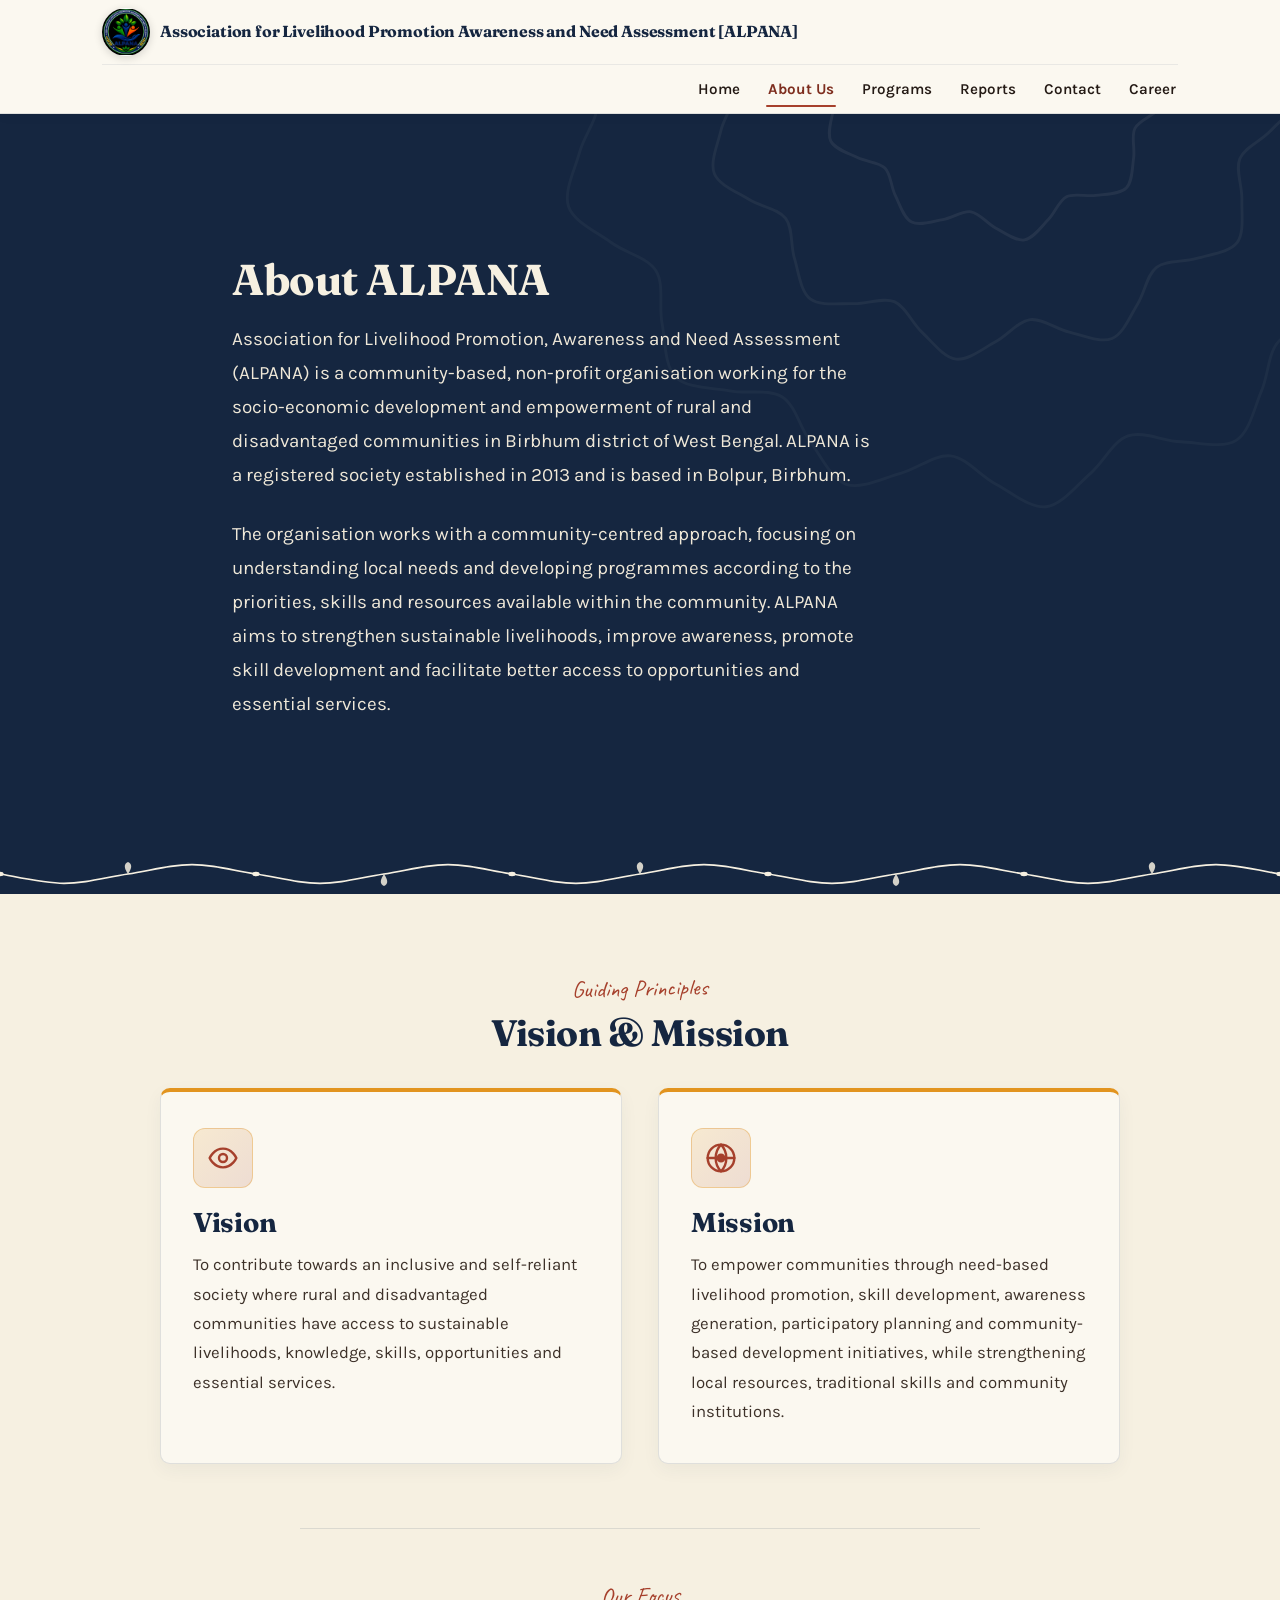
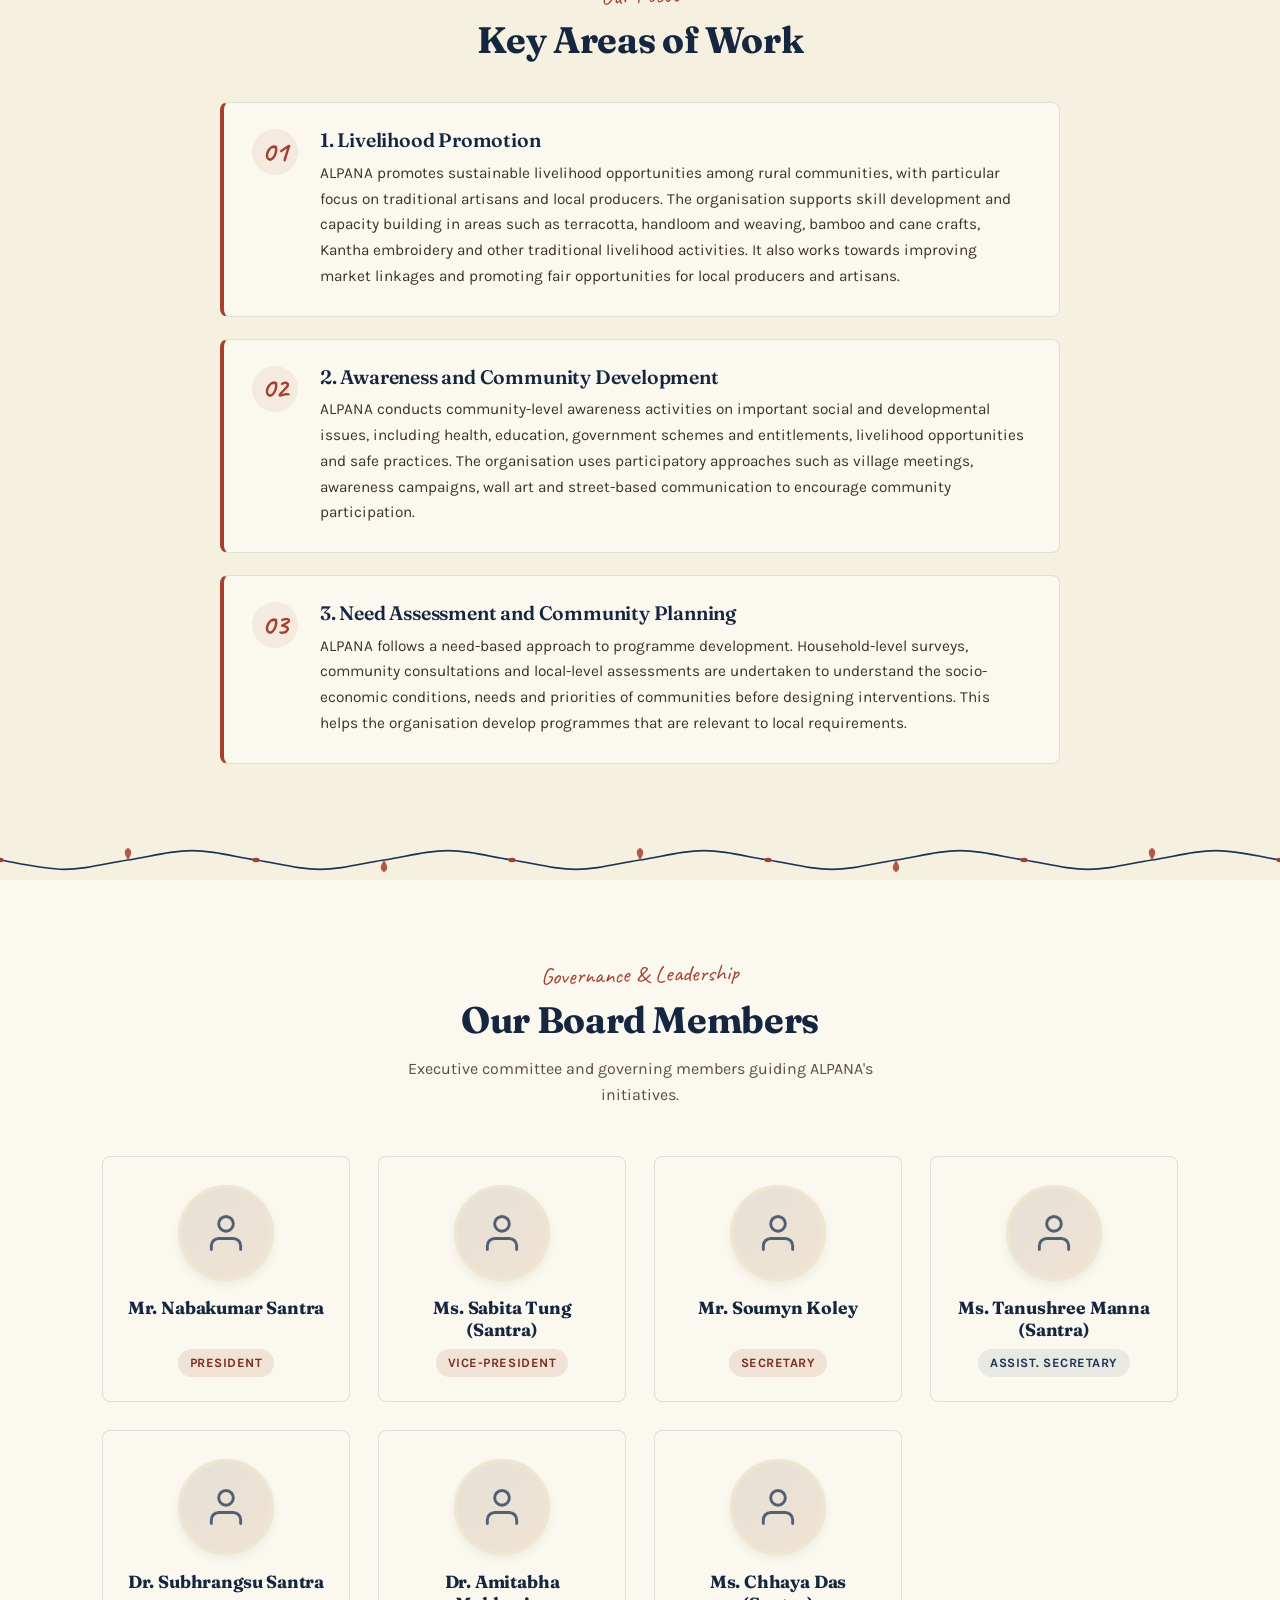
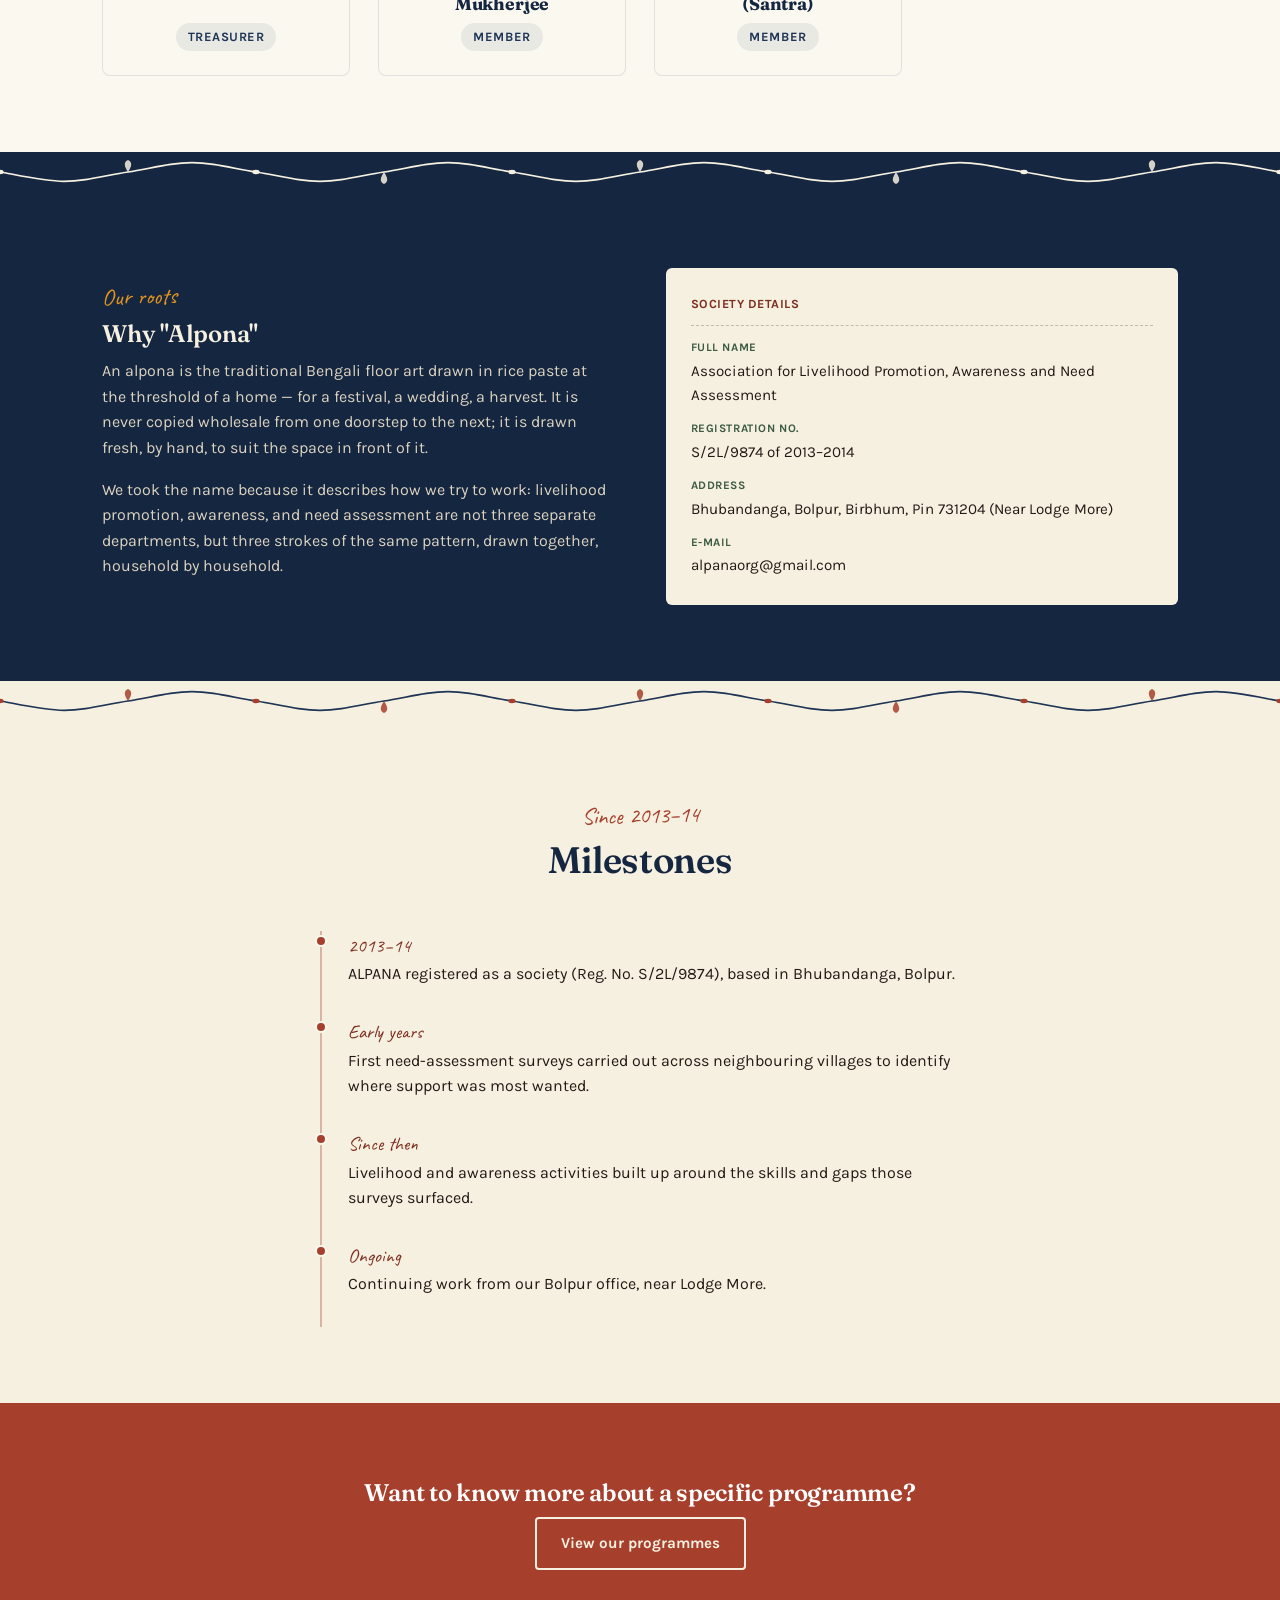
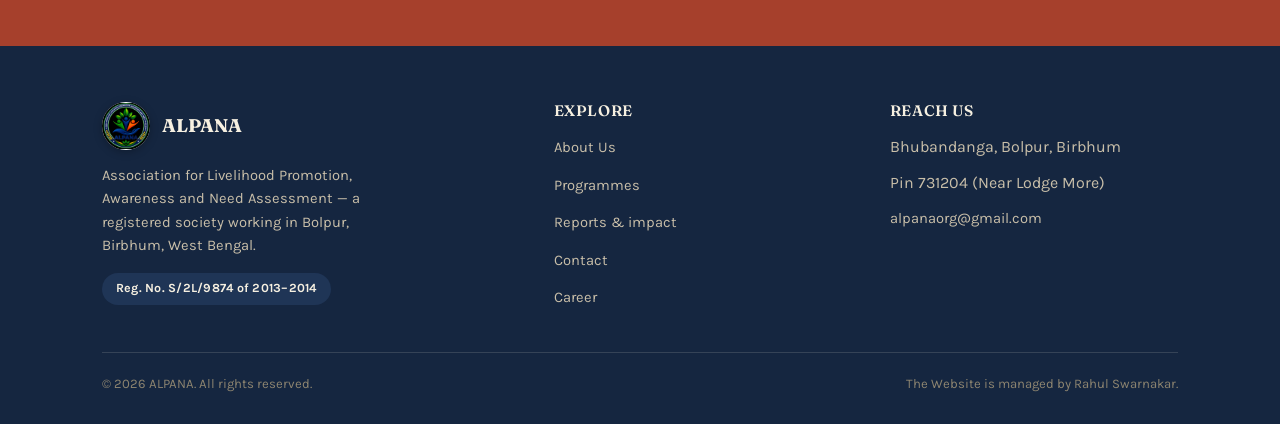
==== about.html @ 6060915f "Update footer credit text to 'The Website is managed by Rahul Swarnakar.' across all pages" ====
<!DOCTYPE html>
<html lang="en">
<head>
<meta charset="UTF-8">
<meta name="viewport" content="width=device-width, initial-scale=1.0">
<title>About ALPANA — Association for Livelihood Promotion, Awareness and Need Assessment</title>
<meta name="description" content="ALPANA is a registered society (S/2L/9874 of 2013-2014) based in Bolpur, Birbhum, working on livelihood, awareness and need assessment.">
<link rel="icon" href="images/alpana-logo.png?v=4">
<link rel="stylesheet" href="style.css?v=26">
</head>
<body>

<header class="site-header">
  <div class="wrap">
    <div class="header-top-row">
      <a class="brand" href="index.html">
        <img src="images/alpana-logo.png?v=4" alt="ALPANA logo">
        <span class="brand-text">
          <span class="name">Association for Livelihood Promotion Awareness and Need Assessment [ALPANA]</span>
        </span>
      </a>
      <button class="nav-toggle" aria-expanded="false" aria-controls="primary-nav">Menu ☰</button>
    </div>
    <nav class="main-nav">
      <ul id="primary-nav">
        <li><a href="index.html">Home</a></li>
        <li><a href="about.html" class="active">About Us</a></li>
        <li><a href="programs.html">Programs</a></li>
        <li><a href="reports.html">Reports</a></li>
        <li><a href="contact.html">Contact</a></li>
        <li><a href="career.html">Career</a></li>
      </ul>
    </nav>
  </div>
</header>

<section class="page-hero">
  <div class="hero-motif" style="opacity:0.12;"><img src="images/hero-motif.svg" alt=""></div>
  <div class="wrap" style="max-width:880px;">
    <h1>About ALPANA</h1>
    <p style="font-size:clamp(1.05rem, 1.55vw, 1.18rem);line-height:1.8;color:#EFE8D8;margin-bottom:1.3em;">Association for Livelihood Promotion, Awareness and Need Assessment (ALPANA) is a community-based, non-profit organisation working for the socio-economic development and empowerment of rural and disadvantaged communities in Birbhum district of West Bengal. ALPANA is a registered society established in 2013 and is based in Bolpur, Birbhum.</p>
    <p style="font-size:clamp(1.05rem, 1.55vw, 1.18rem);line-height:1.8;color:#EFE8D8;margin-bottom:0;">The organisation works with a community-centred approach, focusing on understanding local needs and developing programmes according to the priorities, skills and resources available within the community. ALPANA aims to strengthen sustainable livelihoods, improve awareness, promote skill development and facilitate better access to opportunities and essential services.</p>
  </div>
</section>
<div class="alpona-divider on-indigo"><img src="images/alpona-divider-cream.svg" alt=""></div>

<section class="section-rice">
  <div class="wrap">
    <!-- Vision & Mission -->
    <div class="kicker center" style="margin-bottom:32px;">
      <span class="eyebrow">Guiding Principles</span>
      <h2 class="mt-0" style="font-weight:700;">Vision &amp; Mission</h2>
    </div>
    
    <div class="vision-mission-grid">
      <!-- Vision Card -->
      <div class="vm-card">
        <div class="vm-icon-wrap">
          <svg viewBox="0 0 24 24" fill="none" stroke="currentColor" stroke-width="1.8" stroke-linecap="round" stroke-linejoin="round">
            <path d="M2 12s3-7 10-7 10 7 10 7-3 7-10 7-10-7-10-7Z"/>
            <circle cx="12" cy="12" r="3"/>
          </svg>
        </div>
        <h3 class="vm-title">Vision</h3>
        <p class="vm-text">To contribute towards an inclusive and self-reliant society where rural and disadvantaged communities have access to sustainable livelihoods, knowledge, skills, opportunities and essential services.</p>
      </div>

      <!-- Mission Card -->
      <div class="vm-card">
        <div class="vm-icon-wrap">
          <svg viewBox="0 0 24 24" fill="none" stroke="currentColor" stroke-width="1.8" stroke-linecap="round" stroke-linejoin="round">
            <circle cx="12" cy="12" r="10"/>
            <path d="M12 2a14.5 14.5 0 0 0 0 20 14.5 14.5 0 0 0 0-20"/>
            <path d="M2 12h20"/>
            <circle cx="12" cy="12" r="2.5" fill="currentColor"/>
          </svg>
        </div>
        <h3 class="vm-title">Mission</h3>
        <p class="vm-text">To empower communities through need-based livelihood promotion, skill development, awareness generation, participatory planning and community-based development initiatives, while strengthening local resources, traditional skills and community institutions.</p>
      </div>
    </div>

    <!-- Key Areas of Work -->
    <div class="kicker center" style="margin-top:64px;margin-bottom:28px;border-top:1px solid rgba(31,53,86,0.12);padding-top:48px;">
      <span class="eyebrow">Our Focus</span>
      <h2 class="mt-0" style="font-weight:700;">Key Areas of Work</h2>
    </div>

    <div class="key-areas">
      <div class="key-area-card">
        <div class="key-area-num">01</div>
        <div class="key-area-content">
          <h3>1. Livelihood Promotion</h3>
          <p>ALPANA promotes sustainable livelihood opportunities among rural communities, with particular focus on traditional artisans and local producers. The organisation supports skill development and capacity building in areas such as terracotta, handloom and weaving, bamboo and cane crafts, Kantha embroidery and other traditional livelihood activities. It also works towards improving market linkages and promoting fair opportunities for local producers and artisans.</p>
        </div>
      </div>

      <div class="key-area-card">
        <div class="key-area-num">02</div>
        <div class="key-area-content">
          <h3>2. Awareness and Community Development</h3>
          <p>ALPANA conducts community-level awareness activities on important social and developmental issues, including health, education, government schemes and entitlements, livelihood opportunities and safe practices. The organisation uses participatory approaches such as village meetings, awareness campaigns, wall art and street-based communication to encourage community participation.</p>
        </div>
      </div>

      <div class="key-area-card">
        <div class="key-area-num">03</div>
        <div class="key-area-content">
          <h3>3. Need Assessment and Community Planning</h3>
          <p>ALPANA follows a need-based approach to programme development. Household-level surveys, community consultations and local-level assessments are undertaken to understand the socio-economic conditions, needs and priorities of communities before designing interventions. This helps the organisation develop programmes that are relevant to local requirements.</p>
        </div>
      </div>
    </div>
  </div>
</section>
<div class="alpona-divider on-rice"><img src="images/alpona-divider-indigo.svg" alt=""></div>

<section class="section-paper" id="board-members">
  <div class="wrap">
    <div class="kicker center">
      <span class="eyebrow">Governance &amp; Leadership</span>
      <h2 class="mt-0" style="font-weight:700;">Our Board Members</h2>
      <p style="color:#5c4d41;max-width:54ch;margin:0 auto 12px;">Executive committee and governing members guiding ALPANA's initiatives.</p>
    </div>
    
    <div class="board-grid">
      <div class="board-card">
        <div class="member-avatar">
          <div class="avatar-ph">
            <svg viewBox="0 0 24 24" fill="none" stroke="currentColor" stroke-width="1.6" stroke-linecap="round" stroke-linejoin="round"><path d="M20 21v-2a4 4 0 0 0-4-4H8a4 4 0 0 0-4 4v2"/><circle cx="12" cy="7" r="4"/></svg>
          </div>
        </div>
        <h3 class="member-name">Mr. Nabakumar Santra</h3>
        <span class="member-role role-lead">President</span>
      </div>

      <div class="board-card">
        <div class="member-avatar">
          <div class="avatar-ph">
            <svg viewBox="0 0 24 24" fill="none" stroke="currentColor" stroke-width="1.6" stroke-linecap="round" stroke-linejoin="round"><path d="M20 21v-2a4 4 0 0 0-4-4H8a4 4 0 0 0-4 4v2"/><circle cx="12" cy="7" r="4"/></svg>
          </div>
        </div>
        <h3 class="member-name">Ms. Sabita Tung (Santra)</h3>
        <span class="member-role role-lead">Vice-President</span>
      </div>

      <div class="board-card">
        <div class="member-avatar">
          <div class="avatar-ph">
            <svg viewBox="0 0 24 24" fill="none" stroke="currentColor" stroke-width="1.6" stroke-linecap="round" stroke-linejoin="round"><path d="M20 21v-2a4 4 0 0 0-4-4H8a4 4 0 0 0-4 4v2"/><circle cx="12" cy="7" r="4"/></svg>
          </div>
        </div>
        <h3 class="member-name">Mr. Soumyn Koley</h3>
        <span class="member-role role-lead">Secretary</span>
      </div>

      <div class="board-card">
        <div class="member-avatar">
          <div class="avatar-ph">
            <svg viewBox="0 0 24 24" fill="none" stroke="currentColor" stroke-width="1.6" stroke-linecap="round" stroke-linejoin="round"><path d="M20 21v-2a4 4 0 0 0-4-4H8a4 4 0 0 0-4 4v2"/><circle cx="12" cy="7" r="4"/></svg>
          </div>
        </div>
        <h3 class="member-name">Ms. Tanushree Manna (Santra)</h3>
        <span class="member-role">Assist. Secretary</span>
      </div>

      <div class="board-card">
        <div class="member-avatar">
          <div class="avatar-ph">
            <svg viewBox="0 0 24 24" fill="none" stroke="currentColor" stroke-width="1.6" stroke-linecap="round" stroke-linejoin="round"><path d="M20 21v-2a4 4 0 0 0-4-4H8a4 4 0 0 0-4 4v2"/><circle cx="12" cy="7" r="4"/></svg>
          </div>
        </div>
        <h3 class="member-name">Dr. Subhrangsu Santra</h3>
        <span class="member-role">Treasurer</span>
      </div>

      <div class="board-card">
        <div class="member-avatar">
          <div class="avatar-ph">
            <svg viewBox="0 0 24 24" fill="none" stroke="currentColor" stroke-width="1.6" stroke-linecap="round" stroke-linejoin="round"><path d="M20 21v-2a4 4 0 0 0-4-4H8a4 4 0 0 0-4 4v2"/><circle cx="12" cy="7" r="4"/></svg>
          </div>
        </div>
        <h3 class="member-name">Dr. Amitabha Mukherjee</h3>
        <span class="member-role">Member</span>
      </div>

      <div class="board-card">
        <div class="member-avatar">
          <div class="avatar-ph">
            <svg viewBox="0 0 24 24" fill="none" stroke="currentColor" stroke-width="1.6" stroke-linecap="round" stroke-linejoin="round"><path d="M20 21v-2a4 4 0 0 0-4-4H8a4 4 0 0 0-4 4v2"/><circle cx="12" cy="7" r="4"/></svg>
          </div>
        </div>
        <h3 class="member-name">Ms. Chhaya Das (Santra)</h3>
        <span class="member-role">Member</span>
      </div>
    </div>
  </div>
</section>
<div class="alpona-divider on-indigo"><img src="images/alpona-divider-cream.svg" alt=""></div>

<section class="section-indigo">
  <div class="wrap">
    <div class="two-col">
      <div>
        <span class="eyebrow" style="color:#E2941F;">Our roots</span>
        <h2>Why "Alpona"</h2>
        <p style="color:#DCD3C0;">An alpona is the traditional Bengali floor art drawn in rice paste at the threshold of a home — for a festival, a wedding, a harvest. It is never copied wholesale from one doorstep to the next; it is drawn fresh, by hand, to suit the space in front of it.</p>
        <p style="color:#DCD3C0;">We took the name because it describes how we try to work: livelihood promotion, awareness, and need assessment are not three separate departments, but three strokes of the same pattern, drawn together, household by household.</p>
      </div>
      <div class="hero-panel" style="box-shadow:none;border:1px solid rgba(255,255,255,0.15);">
        <div class="reg">Society Details</div>
        <dl>
          <dt>Full name</dt>
          <dd>Association for Livelihood Promotion, Awareness and Need Assessment</dd>
          <dt>Registration No.</dt>
          <dd>S/2L/9874 of 2013–2014</dd>
          <dt>Address</dt>
          <dd>Bhubandanga, Bolpur, Birbhum, Pin&nbsp;731204 (Near Lodge More)</dd>
          <dt>E-mail</dt>
          <dd><a href="mailto:alpanaorg@gmail.com">alpanaorg@gmail.com</a></dd>
        </dl>
      </div>
    </div>
  </div>
</section>
<div class="alpona-divider on-rice"><img src="images/alpona-divider-indigo.svg" alt=""></div>

<section class="section-rice">
  <div class="wrap">
    <div class="kicker">
      <span class="eyebrow">Since 2013–14</span>
      <h2 class="mt-0">Milestones</h2>
    </div>
    <ul class="timeline" style="max-width:640px;margin:0 auto;">
      <li><span class="yr">2013–14</span><br>ALPANA registered as a society (Reg. No. S/2L/9874), based in Bhubandanga, Bolpur.</li>
      <li><span class="yr">Early years</span><br>First need-assessment surveys carried out across neighbouring villages to identify where support was most wanted.</li>
      <li><span class="yr">Since then</span><br>Livelihood and awareness activities built up around the skills and gaps those surveys surfaced.</li>
      <li><span class="yr">Ongoing</span><br>Continuing work from our Bolpur office, near Lodge More.</li>
    </ul>
  </div>
</section>

<section class="section-clay">
  <div class="wrap center">
    <h2 class="mt-0" style="color:#fff;">Want to know more about a specific programme?</h2>
    <a href="programs.html" class="btn btn-ghost-light">View our programmes</a>
  </div>
</section>

<footer class="site-footer">
  <div class="wrap">
    <div class="footer-grid">
      <div>
        <div class="footer-brand">
          <img src="images/alpana-logo.png?v=4" alt="ALPANA logo">
          <span class="name">ALPANA</span>
        </div>
        <p style="max-width:34ch;font-size:0.92rem;">Association for Livelihood Promotion, Awareness and Need Assessment — a registered society working in Bolpur, Birbhum, West Bengal.</p>
        <span class="badge-reg">Reg. No. S/2L/9874 of 2013–2014</span>
      </div>
      <div>
        <h4>Explore</h4>
        <ul class="footer-links">
          <li><a href="about.html">About Us</a></li>
          <li><a href="programs.html">Programmes</a></li>
          <li><a href="reports.html">Reports &amp; impact</a></li>
          <li><a href="contact.html">Contact</a></li>
          <li><a href="career.html">Career</a></li>
        </ul>
      </div>
      <div>
        <h4>Reach us</h4>
        <ul class="footer-links">
          <li>Bhubandanga, Bolpur, Birbhum</li>
          <li>Pin&nbsp;731204 (Near Lodge More)</li>
          <li><a href="mailto:alpanaorg@gmail.com">alpanaorg@gmail.com</a></li>
        </ul>
      </div>
    </div>
    <div class="footer-bottom">
      <span>© <span id="year"></span> ALPANA. All rights reserved.</span>
      <span>The Website is managed by Rahul Swarnakar.</span>
    </div>
  </div>
</footer>

<script>
  document.getElementById('year').textContent = new Date().getFullYear();
  const toggle = document.querySelector('.nav-toggle');
  const nav = document.getElementById('primary-nav');
  if(toggle && nav){
    toggle.addEventListener('click', (e) => {
      e.stopPropagation();
      const open = nav.classList.toggle('open');
      toggle.setAttribute('aria-expanded', open);
      toggle.textContent = open ? 'Close ✕' : 'Menu ☰';
    });
    document.addEventListener('click', (e) => {
      if(!nav.contains(e.target) && !toggle.contains(e.target) && nav.classList.contains('open')){
        nav.classList.remove('open');
        toggle.setAttribute('aria-expanded', 'false');
        toggle.textContent = 'Menu ☰';
      }
    });
    document.addEventListener('keydown', (e) => {
      if(e.key === 'Escape' && nav.classList.contains('open')){
        nav.classList.remove('open');
        toggle.setAttribute('aria-expanded', 'false');
        toggle.textContent = 'Menu ☰';
      }
    });
  }
</script>
</body>
</html>
---- style.css ----
/* ===========================================================
   ALPANA — Association for Livelihood Promotion,
   Awareness and Need Assessment
   Design tokens drawn from Birbhum's own materials:
   laterite red soil, indigo Kantha thread, rice-paste alpona
   linework, marigold, and sal-leaf green.
   Fully Responsive for Mobile, Tablet, Laptop & Desktop.
   =========================================================== */

@import url('https://fonts.googleapis.com/css2?family=Fraunces:opsz,wght@9..144,400;9..144,500;9..144,600;9..144,700&family=Karla:wght@400;500;600;700&family=Caveat:wght@500;600&display=swap');

:root{
  --clay:        #A6402C;
  --clay-dark:   #7E2E1F;
  --indigo:      #1F3556;
  --indigo-deep: #152640;
  --rice:        #F6F0E1;
  --rice-2:      #EFE6D0;
  --marigold:    #E2941F;
  --sal:         #3C5B41;
  --ink:         #241A15;
  --paper:       #FBF8F0;

  --display: "Fraunces", ui-serif, Georgia, serif;
  --body: "Karla", ui-sans-serif, system-ui, -apple-system, BlinkMacSystemFont, "Segoe UI", Roboto, sans-serif;
  --hand: "Caveat", cursive;

  --max: 1140px;
}

*, *::before, *::after{
  box-sizing:border-box;
}

html{
  scroll-behavior:smooth;
  -webkit-text-size-adjust:100%;
}

body{
  margin:0;
  padding:0;
  font-family:var(--body);
  color:var(--ink);
  background:var(--paper);
  line-height:1.6;
  -webkit-font-smoothing:antialiased;
  -moz-osx-font-smoothing:grayscale;
  overflow-x:hidden;
  width:100%;
}

img{
  max-width:100%;
  height:auto;
  display:block;
}

a{
  color:inherit;
  text-decoration:none;
}

.wrap{
  max-width:var(--max);
  margin:0 auto;
  padding:0 clamp(16px, 3.5vw, 32px);
  width:100%;
}

/* ---------- Typography ---------- */
h1, h2, h3, h4, h5, h6{
  font-family:var(--display);
  font-weight:600;
  margin:0 0 0.4em;
  color:var(--indigo-deep);
  letter-spacing:-0.01em;
  line-height:1.2;
}

h1{ font-weight:700; }
p{ margin:0 0 1em; }

.eyebrow{
  font-family:var(--hand);
  font-size:clamp(1.2rem, 2.5vw, 1.45rem);
  color:var(--clay);
  display:inline-block;
  margin-bottom:0.2em;
  transform:rotate(-1.2deg);
}

/* ---------- Focus & Accessibility ---------- */
a:focus-visible, button:focus-visible, .btn:focus-visible, input:focus-visible, textarea:focus-visible{
  outline:3px solid var(--marigold);
  outline-offset:3px;
}

@media (prefers-reduced-motion: reduce){
  *, *::before, *::after{
    animation:none !important;
    transition:none !important;
    scroll-behavior:auto !important;
  }
}

/* ---------- Header & Navigation ---------- */
.site-header{
  position:sticky;
  top:0;
  z-index:100;
  background:rgba(251, 248, 240, 0.96);
  backdrop-filter:blur(10px);
  -webkit-backdrop-filter:blur(10px);
  border-bottom:1px solid rgba(31, 53, 86, 0.12);
  box-shadow:0 2px 12px rgba(0, 0, 0, 0.04);
  width:100%;
}

.site-header .wrap{
  display:flex;
  flex-direction:column;
  padding-top:8px;
  padding-bottom:6px;
}

.header-top-row{
  display:flex;
  align-items:center;
  justify-content:space-between;
  padding-bottom:8px;
  border-bottom:1px solid rgba(31, 53, 86, 0.08);
  gap:12px;
  width:100%;
}

.brand{
  display:flex;
  align-items:center;
  gap:10px;
  text-decoration:none;
  text-align:left;
  flex-shrink:1;
  min-width:0;
}

.brand img{
  height:48px;
  width:48px;
  border-radius:50%;
  object-fit:contain;
  background:#fff;
  flex-shrink:0;
  box-shadow:0 2px 8px rgba(0, 0, 0, 0.16);
}

.brand-text{
  display:inline-flex;
  align-items:center;
  white-space:nowrap;
  min-width:0;
}

.brand-text .name{
  font-family:var(--display);
  font-weight:700;
  font-size:clamp(0.72rem, 1.25vw, 1.12rem);
  color:var(--indigo-deep);
  white-space:nowrap;
  line-height:1.2;
  letter-spacing:-0.01em;
}

.main-nav{
  display:flex;
  align-items:center;
  justify-content:flex-end;
  padding-top:6px;
  width:100%;
}

nav.main-nav ul{
  list-style:none;
  display:flex;
  justify-content:flex-end;
  align-items:center;
  gap:24px;
  margin:0;
  padding:0;
  white-space:nowrap;
}

nav.main-nav a{
  text-decoration:none;
  font-weight:600;
  font-size:0.95rem;
  color:var(--ink);
  position:relative;
  padding:6px 2px;
  display:inline-block;
  transition:color 0.2s ease;
}

nav.main-nav a::after{
  content:"";
  position:absolute;
  left:0;
  right:100%;
  bottom:0;
  height:2.5px;
  background:var(--clay);
  transition:right 0.25s ease;
  border-radius:2px;
}

nav.main-nav a:hover, nav.main-nav a:focus{
  color:var(--clay-dark);
}

nav.main-nav a:hover::after, nav.main-nav a.active::after{
  right:0;
}

nav.main-nav a.active{
  color:var(--clay-dark);
  font-weight:700;
}

.nav-toggle{
  display:none;
  background:none;
  border:1.5px solid var(--indigo);
  border-radius:6px;
  padding:6px 12px;
  font-size:1rem;
  font-weight:700;
  cursor:pointer;
  color:var(--indigo);
  transition:background 0.2s ease, color 0.2s ease;
  min-height:40px;
  min-width:40px;
  flex-shrink:0;
}

.nav-toggle:hover, .nav-toggle:focus{
  background:var(--indigo);
  color:var(--rice);
}

/* Mobile & Tablet Header Responsive Rules */
@media (max-width: 860px){
  .site-header .wrap{
    padding-top:8px;
    padding-bottom:8px;
  }
  
  .header-top-row{
    border-bottom:none;
    padding-bottom:0;
  }
  
  .main-nav{
    padding-top:0;
  }
  
  .nav-toggle{
    display:inline-flex;
    align-items:center;
    justify-content:center;
  }
  
  nav.main-nav ul{
    position:fixed;
    inset:64px 0 auto 0;
    background:var(--paper);
    flex-direction:column;
    align-items:stretch;
    padding:20px 28px 28px;
    gap:14px;
    border-bottom:2px solid var(--clay);
    transform:translateY(-150%);
    opacity:0;
    visibility:hidden;
    transition:transform 0.3s cubic-bezier(0.16, 1, 0.3, 1), opacity 0.25s ease, visibility 0.3s;
    box-shadow:0 18px 36px rgba(0, 0, 0, 0.16);
    z-index:99;
  }
  
  nav.main-nav ul.open{
    transform:translateY(0);
    opacity:1;
    visibility:visible;
  }
  
  nav.main-nav a{
    font-size:1.1rem;
    padding:10px 0;
    border-bottom:1px solid rgba(31, 53, 86, 0.08);
    display:block;
  }
  
  nav.main-nav a::after{
    bottom:0;
  }
}

@media (max-width: 580px){
  .brand img{
    height:36px;
    width:36px;
  }
  
  .brand-text .name{
    font-size:clamp(0.55rem, 2.7vw, 0.78rem);
  }
  
  .nav-toggle{
    padding:4px 8px;
    font-size:0.88rem;
  }
}

/* ---------- Alpona Motif Dividers ---------- */
.alpona-divider{
  width:100%;
  display:block;
  margin:0;
  line-height:0;
}

.alpona-divider img, .alpona-divider svg{
  width:100%;
  height:auto;
  display:block;
  max-height:40px;
}

.alpona-divider.on-clay{ background:var(--clay); }
.alpona-divider.on-indigo{ background:var(--indigo-deep); }
.alpona-divider.on-rice{ background:var(--rice); }

/* ---------- Buttons ---------- */
.btn{
  display:inline-flex;
  align-items:center;
  justify-content:center;
  gap:8px;
  font-family:var(--body);
  font-weight:700;
  font-size:0.95rem;
  padding:12px 24px;
  border-radius:4px;
  text-decoration:none;
  border:2px solid var(--clay);
  transition:transform 0.15s ease, background 0.2s ease, color 0.2s ease, border-color 0.2s ease, box-shadow 0.2s ease;
  cursor:pointer;
  min-height:44px;
}

.btn-solid{
  background:var(--clay);
  color:var(--paper);
}

.btn-solid:hover{
  background:var(--clay-dark);
  border-color:var(--clay-dark);
  transform:translateY(-2px);
  box-shadow:0 6px 16px rgba(166, 64, 44, 0.3);
}

.btn-outline{
  background:transparent;
  color:var(--clay);
}

.btn-outline:hover{
  background:var(--clay);
  color:var(--paper);
  transform:translateY(-2px);
}

.btn-ghost-light{
  border-color:var(--rice);
  color:var(--rice);
}

.btn-ghost-light:hover{
  background:var(--rice);
  color:var(--indigo-deep);
  transform:translateY(-2px);
}

/* ---------- Hero Section & Fullscreen Slider ---------- */
.hero{
  position:relative;
  background:var(--indigo-deep);
  color:var(--rice);
  overflow:hidden;
}

.hero-slider-section{
  padding:0;
  background:var(--indigo-deep);
}

.hero-slider{
  position:relative;
  width:100%;
  height:clamp(380px, 64vh, 600px);
  overflow:hidden;
  background:#111E31;
}

.slider-track{
  display:flex;
  width:100%;
  height:100%;
  transition:transform 0.75s cubic-bezier(0.25, 1, 0.5, 1);
  will-change:transform;
}

.slide{
  flex:0 0 100%;
  width:100%;
  height:100%;
  position:relative;
  overflow:hidden;
}

.slide img{
  width:100%;
  height:100%;
  object-fit:cover;
  object-position:center;
  display:block;
  transform:scale(1.02);
  transition:transform 6s ease-out;
}

.slide.active img{
  transform:scale(1.06);
}

.slide::after{
  content:'';
  position:absolute;
  inset:0;
  background:linear-gradient(to top, rgba(17, 30, 49, 0.75) 0%, rgba(17, 30, 49, 0.08) 45%, rgba(17, 30, 49, 0.25) 100%);
  pointer-events:none;
}

.slide-caption{
  position:absolute;
  bottom:clamp(20px, 4vw, 36px);
  left:clamp(20px, 5vw, 64px);
  right:clamp(20px, 5vw, 64px);
  z-index:3;
  color:var(--rice);
  max-width:700px;
  pointer-events:none;
  transform:translateY(12px);
  opacity:0;
  transition:all 0.6s ease 0.2s;
}

.slide.active .slide-caption{
  transform:translateY(0);
  opacity:1;
}

.slide-tag{
  display:inline-block;
  font-family:var(--body);
  font-size:0.75rem;
  font-weight:700;
  text-transform:uppercase;
  letter-spacing:0.06em;
  background:var(--marigold);
  color:var(--indigo-deep);
  padding:4px 12px;
  border-radius:14px;
  margin-bottom:8px;
  box-shadow:0 2px 8px rgba(0,0,0,0.25);
}

.slide-caption p{
  font-family:var(--display);
  font-size:clamp(1.15rem, 2.2vw, 1.65rem);
  font-weight:700;
  line-height:1.25;
  color:#FAF6EE;
  margin:0;
  text-shadow:0 2px 10px rgba(0, 0, 0, 0.6);
}

/* Slider Navigation Buttons */
.slider-btn{
  position:absolute;
  top:50%;
  transform:translateY(-50%);
  z-index:10;
  width:48px;
  height:48px;
  border-radius:50%;
  background:rgba(20, 35, 56, 0.65);
  backdrop-filter:blur(6px);
  -webkit-backdrop-filter:blur(6px);
  border:1.5px solid rgba(246, 240, 225, 0.4);
  color:var(--rice);
  display:flex;
  align-items:center;
  justify-content:center;
  cursor:pointer;
  transition:all 0.25s ease;
}

.slider-btn:hover{
  background:var(--marigold);
  color:var(--indigo-deep);
  border-color:var(--marigold);
  transform:translateY(-50%) scale(1.08);
}

.slider-btn.prev{ left:clamp(12px, 2.5vw, 28px); }
.slider-btn.next{ right:clamp(12px, 2.5vw, 28px); }

.slider-btn svg{
  width:24px;
  height:24px;
}

/* Slider Indicator Dots */
.slider-dots{
  position:absolute;
  bottom:18px;
  right:clamp(20px, 5vw, 64px);
  z-index:10;
  display:flex;
  gap:10px;
  align-items:center;
}

.dot{
  width:12px;
  height:12px;
  border-radius:50%;
  background:rgba(255, 255, 255, 0.4);
  border:1.5px solid rgba(255, 255, 255, 0.7);
  padding:0;
  cursor:pointer;
  transition:all 0.3s ease;
}

.dot.active{
  background:var(--marigold);
  border-color:var(--marigold);
  width:28px;
  border-radius:10px;
}

@media (max-width: 600px){
  .hero-slider{
    height:300px;
  }
  .slider-btn{
    width:38px;
    height:38px;
  }
  .slider-btn svg{
    width:18px;
    height:18px;
  }
  .slide-caption p{
    font-size:1.02rem;
  }
  .slider-dots{
    right:auto;
    left:50%;
    transform:translateX(-50%);
    bottom:12px;
  }
}

.hero .wrap{
  position:relative;
  z-index:2;
  padding:72px clamp(16px, 3.5vw, 32px) 80px;
  display:grid;
  grid-template-columns:1.15fr 0.85fr;
  gap:clamp(28px, 4vw, 52px);
  align-items:center;
}

.hero-motif{
  position:absolute;
  inset:0;
  opacity:0.14;
  z-index:1;
  pointer-events:none;
}

.hero-motif img{
  width:100%;
  height:100%;
  object-fit:cover;
}

.hero .eyebrow{ color:var(--marigold); }

.hero h1{
  color:var(--rice);
  font-size:clamp(1.9rem, 3.8vw, 3.3rem);
  line-height:1.1;
  margin-bottom:0.35em;
}

.hero p.lead{
  font-size:clamp(1rem, 1.6vw, 1.15rem);
  color:#DCD3C0;
  max-width:48ch;
  line-height:1.65;
}

.hero-cta{
  display:flex;
  gap:14px;
  flex-wrap:wrap;
  margin-top:28px;
}

.hero-media{
  position:relative;
  border-radius:10px;
  overflow:hidden;
  box-shadow:0 24px 60px -15px rgba(0, 0, 0, 0.65), 0 0 0 1px rgba(255, 255, 255, 0.15);
  background:var(--rice);
  display:flex;
  align-items:center;
  justify-content:center;
  transition:transform 0.3s ease, box-shadow 0.3s ease;
}

.hero-media img{
  width:100%;
  height:auto;
  display:block;
  object-fit:cover;
  border-radius:10px;
  transition:transform 0.4s ease;
}

.hero-media:hover{
  transform:translateY(-3px);
  box-shadow:0 30px 70px -15px rgba(0, 0, 0, 0.75);
}

.hero-media:hover img{
  transform:scale(1.02);
}

.hero-panel{
  background:var(--rice);
  color:var(--ink);
  border-radius:6px;
  padding:26px 24px;
  position:relative;
  box-shadow:0 24px 60px -20px rgba(0, 0, 0, 0.5);
}

.hero-panel .reg{
  font-family:var(--body);
  font-size:0.78rem;
  letter-spacing:0.04em;
  text-transform:uppercase;
  color:var(--clay-dark);
  font-weight:700;
  border-bottom:1px dashed rgba(36, 26, 21, 0.25);
  padding-bottom:10px;
  margin-bottom:12px;
}

.hero-panel dl{ margin:0; }
.hero-panel dt{ font-size:0.72rem; text-transform:uppercase; letter-spacing:0.05em; color:var(--sal); font-weight:700; margin-top:12px; }
.hero-panel dt:first-child{ margin-top:0; }
.hero-panel dd{ margin:2px 0 0; font-size:0.95rem; }

/* Hero Responsive Breakpoints */
@media (max-width: 900px){
  .hero .wrap{
    grid-template-columns:1fr;
    padding-top:48px;
    padding-bottom:56px;
    gap:36px;
  }
  
  .hero p.lead{
    max-width:100%;
  }
  
  .hero-media{
    max-width:620px;
    margin:0 auto;
    width:100%;
  }
}

@media (max-width: 480px){
  .hero-cta{
    flex-direction:column;
    width:100%;
  }
  
  .hero-cta .btn{
    width:100%;
    text-align:center;
  }
}

/* ---------- Sections Global ---------- */
section{
  padding:clamp(48px, 6vw, 76px) 0;
  width:100%;
}

.section-rice{ background:var(--rice); }
.section-paper{ background:var(--paper); }
.section-indigo{ background:var(--indigo-deep); color:var(--rice); }
.section-indigo h2, .section-indigo h3{ color:var(--rice); }
.section-clay{ background:var(--clay); color:var(--rice); }
.section-clay h2, .section-clay h3{ color:var(--rice); }

.kicker{
  text-align:center;
  max-width:680px;
  margin:0 auto clamp(32px, 4vw, 48px);
}

.kicker h2{
  font-size:clamp(1.6rem, 3vw, 2.3rem);
}

/* ---------- Pillars Grid ---------- */
.pillars{
  display:grid;
  grid-template-columns:repeat(3, 1fr);
  gap:clamp(20px, 2.5vw, 28px);
}

.pillar{
  background:var(--paper);
  border-radius:6px;
  padding:clamp(24px, 3vw, 32px) clamp(20px, 2.5vw, 26px);
  border:1px solid rgba(31, 53, 86, 0.1);
  position:relative;
  transition:transform 0.25s ease, box-shadow 0.25s ease;
}

.pillar:hover{
  transform:translateY(-4px);
  box-shadow:0 12px 28px rgba(31, 53, 86, 0.08);
}

.pillar .num{
  font-family:var(--hand);
  font-size:1.6rem;
  color:var(--marigold);
}

.pillar h3{
  font-size:1.22rem;
  margin-bottom:0.5em;
}

.pillar p{
  font-size:0.95rem;
  color:#3a2f28;
  margin:0;
}

.pillar-icon{
  width:44px;
  height:44px;
  margin-bottom:14px;
}

@media (max-width: 860px){
  .pillars{
    grid-template-columns:1fr;
  }
}

/* ---------- Statistics Grid ---------- */
.stats{
  display:grid;
  grid-template-columns:repeat(4, 1fr);
  gap:clamp(16px, 3vw, 36px);
  text-align:center;
}

.stat{
  padding:12px 8px;
}

.stat b{
  display:block;
  font-family:var(--display);
  font-size:clamp(3.2rem, 5.8vw, 4.6rem);
  font-weight:800;
  color:#FFD700;
  line-height:1.05;
  margin-bottom:8px;
  text-shadow:0 3px 18px rgba(255, 215, 0, 0.4);
  letter-spacing:-0.02em;
}

.stat span{
  font-size:0.95rem;
  font-weight:600;
  color:#EAE2CF;
  text-transform:uppercase;
  letter-spacing:0.05em;
  line-height:1.35;
  display:block;
}

@media (max-width: 900px){
  .stats{
    grid-template-columns:repeat(2, 1fr);
    gap:28px 20px;
  }
}

@media (max-width: 480px){
  .stats{
    grid-template-columns:1fr;
    gap:24px;
  }
}

/* ---------- Two-Column Layout ---------- */
.two-col{
  display:grid;
  grid-template-columns:1fr 1fr;
  gap:clamp(32px, 4vw, 56px);
  align-items:center;
}

@media (max-width: 860px){
  .two-col{
    grid-template-columns:1fr;
    gap:36px;
  }
}

/* ---------- Our Outreach & Impact Snapshot Section ---------- */
.section-outreach{
  background:linear-gradient(180deg, #182C48 0%, #122238 100%);
  position:relative;
  padding:clamp(48px, 6vw, 76px) 0;
  color:var(--rice);
  overflow:hidden;
}

.outreach-header{
  margin-bottom:clamp(24px, 3.5vw, 36px);
  text-align:center;
}

.outreach-title{
  font-family:var(--display);
  font-size:clamp(2rem, 3.5vw, 2.75rem);
  font-weight:700;
  color:#FAF6EE;
  margin:0 0 10px;
}

.outreach-dash{
  display:inline-flex;
  align-items:center;
  gap:6px;
  justify-content:center;
}

.outreach-dash span{
  display:inline-block;
  height:3px;
  width:44px;
  background:#E85D04;
  border-radius:3px;
}

.outreach-dash::before, .outreach-dash::after{
  content:'';
  display:inline-block;
  width:6px;
  height:3px;
  background:#E85D04;
  border-radius:3px;
}

.outreach-box{
  background:#FFFFFF;
  border-radius:24px;
  padding:clamp(24px, 4.5vw, 44px);
  box-shadow:0 20px 50px rgba(0, 0, 0, 0.28);
  max-width:1120px;
  margin:0 auto;
  color:#1F3556;
}

.snapshot-header{
  text-align:center;
  margin-bottom:clamp(22px, 3vw, 34px);
}

.snapshot-title{
  font-family:var(--display);
  font-size:clamp(1.5rem, 2.5vw, 2.1rem);
  font-weight:800;
  color:#162842;
  margin:0 0 8px;
  letter-spacing:-0.01em;
}

.snapshot-subtitle{
  font-size:clamp(0.88rem, 1.25vw, 0.98rem);
  color:#556982;
  max-width:700px;
  margin:0 auto;
  line-height:1.55;
}

.outreach-grid{
  display:grid;
  grid-template-columns:repeat(4, 1fr);
  gap:clamp(12px, 1.6vw, 18px);
}

.outreach-card{
  background:#FFFFFF;
  border:1.5px solid #E6ECF2;
  border-radius:14px;
  padding:clamp(16px, 2vw, 22px) 12px;
  text-align:center;
  display:flex;
  flex-direction:column;
  justify-content:center;
  align-items:center;
  box-shadow:0 3px 10px rgba(0, 0, 0, 0.02);
  transition:transform 0.25s ease, box-shadow 0.25s ease, border-color 0.25s ease;
}

.outreach-card:hover{
  transform:translateY(-3px);
  box-shadow:0 12px 24px rgba(31, 53, 86, 0.09);
  border-color:#CBD5E1;
}

.outreach-card .outreach-num{
  font-family:var(--display);
  font-size:clamp(1.75rem, 2.4vw, 2.25rem);
  font-weight:800;
  color:#E85D04;
  line-height:1.1;
  margin-bottom:5px;
  display:inline-flex;
  align-items:center;
  justify-content:center;
  letter-spacing:-0.01em;
}

/* Outreach 0.8s Odometer Vertical Reel */
.outreach-num.odometer{
  overflow:hidden;
  vertical-align:middle;
}

.outreach-num .odometer-digit{
  display:inline-block;
  height:1.15em;
  line-height:1.15em;
  overflow:hidden;
  position:relative;
  vertical-align:middle;
}

.outreach-num .odometer-ribbon{
  display:flex;
  flex-direction:column;
  transition:transform 0.8s cubic-bezier(0.16, 0.85, 0.3, 1);
  will-change:transform;
  transform:translateY(0);
}

.outreach-num .odometer-ribbon span{
  display:block;
  height:1.15em;
  line-height:1.15em;
  text-align:center;
  font-family:var(--display);
  font-size:inherit;
  font-weight:800;
  color:inherit;
  flex-shrink:0;
}

.outreach-num .odometer-sep{
  display:inline-block;
  height:1.15em;
  line-height:1.15em;
  vertical-align:middle;
  color:inherit;
  font-family:var(--display);
  font-weight:800;
}

.outreach-card .outreach-label{
  font-size:0.92rem;
  font-weight:700;
  color:#1F3556;
  line-height:1.25;
  margin-bottom:3px;
  display:block;
}

.outreach-card .outreach-sub{
  font-size:0.78rem;
  color:#64748B;
  line-height:1.3;
  display:block;
}

/* Highlighted Solid Orange Cards */
.outreach-card.highlight{
  background:linear-gradient(135deg, #F97316 0%, #EA580C 100%);
  border:none;
  box-shadow:0 8px 22px rgba(234, 88, 12, 0.32);
}

.outreach-card.highlight .outreach-num{
  color:#FFFFFF;
}

.outreach-card.highlight .outreach-label{
  color:#FFFFFF;
}

.outreach-card.highlight .outreach-sub{
  color:rgba(255, 255, 255, 0.92);
}

.outreach-card.highlight:hover{
  transform:translateY(-3px);
  box-shadow:0 12px 30px rgba(234, 88, 12, 0.44);
}

@media (max-width: 960px){
  .outreach-grid{
    grid-template-columns:repeat(2, 1fr);
  }
}

@media (max-width: 520px){
  .outreach-grid{
    grid-template-columns:1fr;
  }
  .outreach-box{
    padding:20px 16px;
    border-radius:18px;
  }
}

/* ---------- About Narrative & Key Areas ---------- */
.about-narrative{
  max-width:820px;
  margin:0 auto;
  font-size:clamp(1.05rem, 1.55vw, 1.18rem);
  line-height:1.8;
  color:#2e241e;
}

.about-narrative p{
  margin-bottom:1.4em;
}

.about-narrative p.lead-intro{
  font-size:clamp(1.15rem, 1.8vw, 1.28rem);
  font-weight:500;
  color:var(--indigo-deep);
  line-height:1.75;
}

.key-areas{
  max-width:840px;
  margin:40px auto 0;
  display:grid;
  gap:22px;
}

.key-area-card{
  background:var(--paper);
  border:1px solid rgba(31, 53, 86, 0.12);
  border-left:4px solid var(--clay);
  border-radius:8px;
  padding:26px 28px;
  display:flex;
  gap:22px;
  align-items:flex-start;
  transition:transform 0.25s ease, box-shadow 0.25s ease;
}

.key-area-card:hover{
  transform:translateY(-3px);
  box-shadow:0 12px 26px rgba(31, 53, 86, 0.08);
}

.key-area-num{
  font-family:var(--hand);
  font-size:1.8rem;
  font-weight:700;
  color:var(--clay);
  line-height:1;
  background:rgba(166, 64, 44, 0.08);
  width:46px;
  height:46px;
  border-radius:50%;
  display:flex;
  align-items:center;
  justify-content:center;
  flex-shrink:0;
}

.key-area-content h3{
  font-size:1.22rem;
  margin:0 0 8px;
  color:var(--indigo-deep);
}

.key-area-content p{
  font-size:0.96rem;
  color:#3d3129;
  line-height:1.68;
  margin:0;
}

@media (max-width: 600px){
  .key-area-card{
    flex-direction:column;
    padding:20px 18px;
    gap:12px;
  }
}

/* ---------- Cards Grid (Programs / About) ---------- */
.card-grid{
  display:grid;
  grid-template-columns:repeat(3, 1fr);
  gap:clamp(20px, 2.5vw, 28px);
}

@media (max-width: 960px) and (min-width: 641px){
  .card-grid{
    grid-template-columns:repeat(2, 1fr);
  }
}

@media (max-width: 640px){
  .card-grid{
    grid-template-columns:1fr;
  }
}

.card{
  background:var(--paper);
  border:1px solid rgba(31, 53, 86, 0.12);
  border-radius:6px;
  overflow:hidden;
  transition:transform 0.25s ease, box-shadow 0.25s ease;
}

.card:hover{
  transform:translateY(-3px);
  box-shadow:0 12px 24px rgba(31, 53, 86, 0.08);
}

.card-art{
  aspect-ratio:4/3;
  background:var(--rice-2);
  display:flex;
  align-items:center;
  justify-content:center;
}

.card-art svg{
  width:56%;
  height:56%;
}

.card-body{
  padding:20px 22px 24px;
}

.card h3{ font-size:1.1rem; }
.card p{ font-size:0.92rem; color:#4a3d34; margin-bottom:0.5em; }

/* ---------- Vision & Mission Section ---------- */
.vision-mission-grid{
  display:grid;
  grid-template-columns:1fr 1fr;
  gap:clamp(24px, 3.5vw, 36px);
  max-width:960px;
  margin:0 auto;
}

.vm-card{
  background:var(--paper);
  border:1px solid rgba(31, 53, 86, 0.12);
  border-top:4px solid var(--marigold);
  border-radius:10px;
  padding:clamp(28px, 3.5vw, 36px) clamp(24px, 3vw, 32px);
  display:flex;
  flex-direction:column;
  position:relative;
  transition:transform 0.3s ease, box-shadow 0.3s ease, border-color 0.3s ease;
  box-shadow:0 6px 18px rgba(31, 53, 86, 0.05);
}

.vm-card:hover{
  transform:translateY(-4px);
  border-color:var(--clay);
  box-shadow:0 16px 36px rgba(31, 53, 86, 0.1);
}

.vm-icon-wrap{
  width:60px;
  height:60px;
  border-radius:12px;
  background:linear-gradient(135deg, rgba(226, 148, 31, 0.15), rgba(166, 64, 44, 0.15));
  border:1.5px solid rgba(226, 148, 31, 0.35);
  display:flex;
  align-items:center;
  justify-content:center;
  margin-bottom:18px;
  color:var(--clay);
  flex-shrink:0;
  transition:transform 0.3s ease, color 0.3s ease;
}

.vm-card:hover .vm-icon-wrap{
  transform:scale(1.08) rotate(3deg);
  color:var(--marigold);
  border-color:var(--marigold);
}

.vm-icon-wrap svg{
  width:32px;
  height:32px;
}

.vm-title{
  font-family:var(--display);
  font-size:clamp(1.35rem, 2.2vw, 1.7rem);
  font-weight:700;
  color:var(--indigo-deep);
  margin:0 0 12px;
  display:flex;
  align-items:center;
  gap:10px;
}

.vm-text{
  font-size:clamp(0.96rem, 1.4vw, 1.05rem);
  color:#3d3129;
  line-height:1.75;
  margin:0;
}

/* Dark Mode override when inside section-indigo */
.section-indigo .vm-card{
  background:rgba(251, 248, 240, 0.05);
  border:1px solid rgba(246, 240, 225, 0.16);
  border-top:4px solid var(--marigold);
  box-shadow:none;
}

.section-indigo .vm-card:hover{
  background:rgba(251, 248, 240, 0.09);
  border-color:var(--marigold);
  box-shadow:0 16px 36px rgba(0, 0, 0, 0.35);
}

.section-indigo .vm-title{
  color:var(--rice);
}

.section-indigo .vm-text{
  color:#DCD3C0;
}

@media (max-width: 768px){
  .vision-mission-grid{
    grid-template-columns:1fr;
    gap:22px;
  }
}

/* ---------- Board Members Grid ---------- */
.board-grid{
  display:grid;
  grid-template-columns:repeat(auto-fit, minmax(230px, 1fr));
  gap:clamp(20px, 2.5vw, 28px);
  justify-content:center;
}

.board-card{
  background:var(--paper);
  border:1px solid rgba(31, 53, 86, 0.12);
  border-radius:8px;
  padding:28px 20px 24px;
  text-align:center;
  display:flex;
  flex-direction:column;
  align-items:center;
  transition:transform 0.25s ease, box-shadow 0.25s ease, border-color 0.25s ease;
  position:relative;
}

.board-card:hover{
  transform:translateY(-4px);
  box-shadow:0 14px 30px rgba(31, 53, 86, 0.09);
  border-color:rgba(166, 64, 44, 0.35);
}

.member-avatar{
  width:96px;
  height:96px;
  border-radius:50%;
  margin-bottom:16px;
  overflow:hidden;
  border:3px solid var(--rice-2);
  background:var(--rice);
  display:flex;
  align-items:center;
  justify-content:center;
  box-shadow:0 4px 10px rgba(0, 0, 0, 0.06);
  flex-shrink:0;
  transition:border-color 0.25s ease, transform 0.25s ease;
}

.board-card:hover .member-avatar{
  border-color:var(--marigold);
  transform:scale(1.04);
}

.member-avatar img{
  width:100%;
  height:100%;
  object-fit:cover;
  border-radius:50%;
}

.avatar-ph{
  width:100%;
  height:100%;
  display:flex;
  align-items:center;
  justify-content:center;
  color:var(--indigo);
  background:linear-gradient(135deg, rgba(31, 53, 86, 0.08), rgba(166, 64, 44, 0.08));
}

.avatar-ph svg{
  width:44px;
  height:44px;
  opacity:0.75;
}

.member-name{
  font-family:var(--display);
  font-weight:700;
  font-size:1.1rem;
  color:var(--indigo-deep);
  margin:0 0 8px;
  line-height:1.25;
}

.member-role{
  display:inline-block;
  font-family:var(--body);
  font-size:0.8rem;
  font-weight:700;
  text-transform:uppercase;
  letter-spacing:0.04em;
  padding:4px 12px;
  border-radius:20px;
  background:rgba(31, 53, 86, 0.08);
  color:var(--indigo);
  margin-top:auto;
}

.member-role.role-lead{
  background:rgba(166, 64, 44, 0.12);
  color:var(--clay-dark);
}

@media (max-width: 600px){
  .board-grid{
    grid-template-columns:repeat(auto-fit, minmax(160px, 1fr));
    gap:16px;
  }
  .board-card{
    padding:20px 14px 18px;
  }
  .member-avatar{
    width:80px;
    height:80px;
    margin-bottom:12px;
  }
  .member-avatar svg{
    width:36px;
    height:36px;
  }
  .member-name{
    font-size:0.96rem;
  }
  .member-role{
    font-size:0.72rem;
    padding:3px 10px;
  }
}

/* ---------- Timeline ---------- */
.timeline{
  list-style:none;
  margin:0;
  padding:0;
  border-left:2px solid rgba(166, 64, 44, 0.35);
}

.timeline li{
  position:relative;
  padding:0 0 30px 26px;
}

.timeline li::before{
  content:"";
  position:absolute;
  left:-7px;
  top:4px;
  width:12px;
  height:12px;
  border-radius:50%;
  background:var(--clay);
  border:2px solid var(--paper);
}

.timeline .yr{
  font-family:var(--hand);
  font-size:1.2rem;
  color:var(--clay-dark);
}

/* ---------- Quotes ---------- */
.quote-block{
  font-family:var(--display);
  font-style:italic;
  font-size:clamp(1.15rem, 2vw, 1.4rem);
  color:var(--indigo-deep);
  border-left:3.5px solid var(--marigold);
  padding-left:clamp(16px, 2.5vw, 26px);
  max-width:62ch;
  margin:0 auto;
  line-height:1.55;
}

/* ---------- Tables & Responsive Wrapper ---------- */
.table-wrap{
  width:100%;
  overflow-x:auto;
  -webkit-overflow-scrolling:touch;
  margin:16px 0;
  border-radius:6px;
  border:1px solid rgba(31, 53, 86, 0.12);
  background:var(--paper);
}

table.reports{
  width:100%;
  border-collapse:collapse;
  min-width:540px;
}

table.reports th, table.reports td{
  text-align:left;
  padding:14px 18px;
  border-bottom:1px solid rgba(31, 53, 86, 0.12);
}

table.reports th{
  font-family:var(--display);
  font-weight:600;
  color:var(--indigo-deep);
  font-size:0.95rem;
  background:rgba(31, 53, 86, 0.04);
}

table.reports td{ font-size:0.94rem; }

.tag{
  display:inline-block;
  font-size:0.72rem;
  font-weight:700;
  text-transform:uppercase;
  letter-spacing:0.03em;
  padding:3px 9px;
  border-radius:20px;
  background:var(--sal);
  color:var(--rice);
  white-space:nowrap;
}

/* ---------- Forms & Inputs ---------- */
.form-grid{
  display:grid;
  gap:16px;
  max-width:560px;
  width:100%;
}

.field label{
  display:block;
  font-weight:700;
  font-size:0.85rem;
  margin-bottom:6px;
  color:var(--indigo-deep);
}

.field input, .field textarea, .field select{
  width:100%;
  padding:12px 14px;
  border:1.5px solid rgba(31, 53, 86, 0.28);
  border-radius:4px;
  font-family:var(--body);
  font-size:16px; /* 16px prevents iOS Safari auto-zooming on focus */
  background:var(--paper);
  color:var(--ink);
  transition:border-color 0.2s ease, outline 0.2s ease;
}

.field textarea{
  resize:vertical;
  min-height:120px;
}

.field input:focus, .field textarea:focus, .field select:focus{
  outline:2px solid var(--clay);
  border-color:var(--clay);
}

/* ---------- Contact Info List ---------- */
.info-list{
  list-style:none;
  margin:0;
  padding:0;
  display:grid;
  gap:18px;
}

.info-list li{
  display:flex;
  gap:14px;
  align-items:flex-start;
}

.info-list .ic{
  width:26px;
  height:26px;
  flex:none;
  color:var(--clay);
  margin-top:2px;
}

.info-list strong{
  display:block;
  font-size:0.78rem;
  text-transform:uppercase;
  letter-spacing:0.04em;
  color:var(--sal);
}

/* ---------- Page Hero (Inner Pages) ---------- */
.page-hero{
  background:var(--indigo-deep);
  color:var(--rice);
  position:relative;
  overflow:hidden;
}

.page-hero .wrap{
  padding:clamp(48px, 6vw, 64px) clamp(16px, 3.5vw, 32px) clamp(44px, 5vw, 56px);
  position:relative;
  z-index:2;
}

.page-hero .eyebrow{ color:var(--marigold); }

.page-hero h1{
  color:var(--rice);
  font-size:clamp(1.85rem, 3.6vw, 2.7rem);
  max-width:26ch;
}

.page-hero p{
  color:#DCD3C0;
  max-width:58ch;
  font-size:clamp(0.98rem, 1.4vw, 1.08rem);
}

/* ---------- Footer ---------- */
footer.site-footer{
  background:var(--indigo-deep);
  color:#C9BFA9;
  width:100%;
}

footer .wrap{
  padding:56px clamp(16px, 3.5vw, 32px) 30px;
}

.footer-grid{
  display:grid;
  grid-template-columns:1.4fr 1fr 1fr;
  gap:clamp(28px, 4vw, 48px);
}

@media (max-width: 820px){
  .footer-grid{
    grid-template-columns:1fr;
    gap:32px;
  }
}

.footer-grid h4{
  color:var(--rice);
  font-size:0.95rem;
  text-transform:uppercase;
  letter-spacing:0.04em;
  margin-bottom:14px;
}

.footer-brand{
  display:flex;
  gap:12px;
  align-items:center;
  margin-bottom:14px;
}

.footer-brand img{
  height:48px;
  width:48px;
  border-radius:50%;
  object-fit:contain;
  background:#fff;
  flex-shrink:0;
  box-shadow:0 2px 8px rgba(0, 0, 0, 0.25);
}

.footer-brand .name{
  font-family:var(--display);
  color:var(--rice);
  font-weight:700;
  font-size:1.15rem;
}

.footer-links{
  list-style:none;
  margin:0;
  padding:0;
  display:grid;
  gap:10px;
}

.footer-links a{
  text-decoration:none;
  color:#C9BFA9;
  font-size:0.92rem;
  transition:color 0.2s ease;
  display:inline-block;
  padding:2px 0;
}

.footer-links a:hover{ color:var(--marigold); }

.footer-bottom{
  border-top:1px solid rgba(246, 240, 225, 0.14);
  margin-top:40px;
  padding-top:20px;
  display:flex;
  justify-content:space-between;
  flex-wrap:wrap;
  gap:12px;
  font-size:0.82rem;
  color:#8E8570;
}

@media (max-width: 540px){
  .footer-bottom{
    flex-direction:column;
    text-align:center;
  }
}

/* ---------- Utility Classes ---------- */
.mt-0{ margin-top:0 !important; }
.center{ text-align:center; }
.badge-reg{
  display:inline-block;
  background:var(--indigo);
  color:var(--rice);
  padding:6px 14px;
  border-radius:20px;
  font-size:0.78rem;
  font-weight:700;
  letter-spacing:0.02em;
}

/* ---------- Career & Opportunities Page ---------- */
.job-list{
  display:grid;
  gap:20px;
  max-width:880px;
  margin:0 auto;
}

.job-card{
  background:#FFFFFF;
  border:1.5px solid #E2E8F0;
  border-radius:14px;
  padding:clamp(20px, 3vw, 28px);
  color:#1F3556;
  box-shadow:0 4px 16px rgba(0,0,0,0.06);
  transition:transform 0.25s ease, box-shadow 0.25s ease;
  display:flex;
  flex-direction:column;
}

.job-card:hover{
  transform:translateY(-3px);
  box-shadow:0 12px 28px rgba(0,0,0,0.12);
}

.job-header{
  display:flex;
  justify-content:space-between;
  align-items:flex-start;
  gap:14px;
  margin-bottom:12px;
}

.job-title{
  font-family:var(--display);
  font-size:clamp(1.2rem, 1.8vw, 1.45rem);
  font-weight:800;
  color:#000000;
  margin:0 0 6px;
}

.job-meta{
  display:flex;
  flex-wrap:wrap;
  gap:12px;
  font-size:0.84rem;
  color:#64748B;
  font-weight:600;
}

.job-desc{
  font-size:0.96rem;
  color:#3d3129;
  line-height:1.68;
  margin:0 0 14px;
}

.job-tags{
  display:flex;
  flex-wrap:wrap;
  gap:8px;
}

.job-tag{
  background:rgba(31, 53, 86, 0.08);
  color:var(--indigo-deep);
  font-size:0.76rem;
  font-weight:700;
  padding:3px 10px;
  border-radius:12px;
}

/* Orange Action Button & Application Highlight */
.btn-orange{
  background:linear-gradient(135deg, #F97316 0%, #EA580C 100%);
  color:#FFFFFF !important;
  font-weight:700;
  border:none;
  box-shadow:0 4px 14px rgba(234, 88, 12, 0.35);
  transition:all 0.25s ease;
  display:inline-flex;
  align-items:center;
  gap:8px;
  padding:12px 26px;
  border-radius:8px;
  text-decoration:none;
  font-size:0.96rem;
}

.btn-orange:hover, .btn-orange:focus{
  background:linear-gradient(135deg, #FB923C 0%, #F97316 100%);
  transform:translateY(-2px);
  box-shadow:0 8px 22px rgba(234, 88, 12, 0.45);
}

.apply-card-orange{
  background:linear-gradient(180deg, #FFFFFF 0%, #FFF7ED 100%);
  border:2px solid #FDBA74;
  border-radius:16px;
  padding:clamp(24px, 4vw, 36px);
  box-shadow:0 8px 24px rgba(234, 88, 12, 0.09);
}

.badge-orange{
  display:inline-block;
  background:linear-gradient(135deg, #F97316 0%, #EA580C 100%);
  color:#FFFFFF;
  padding:6px 14px;
  border-radius:20px;
  font-size:0.78rem;
  font-weight:700;
  letter-spacing:0.02em;
}
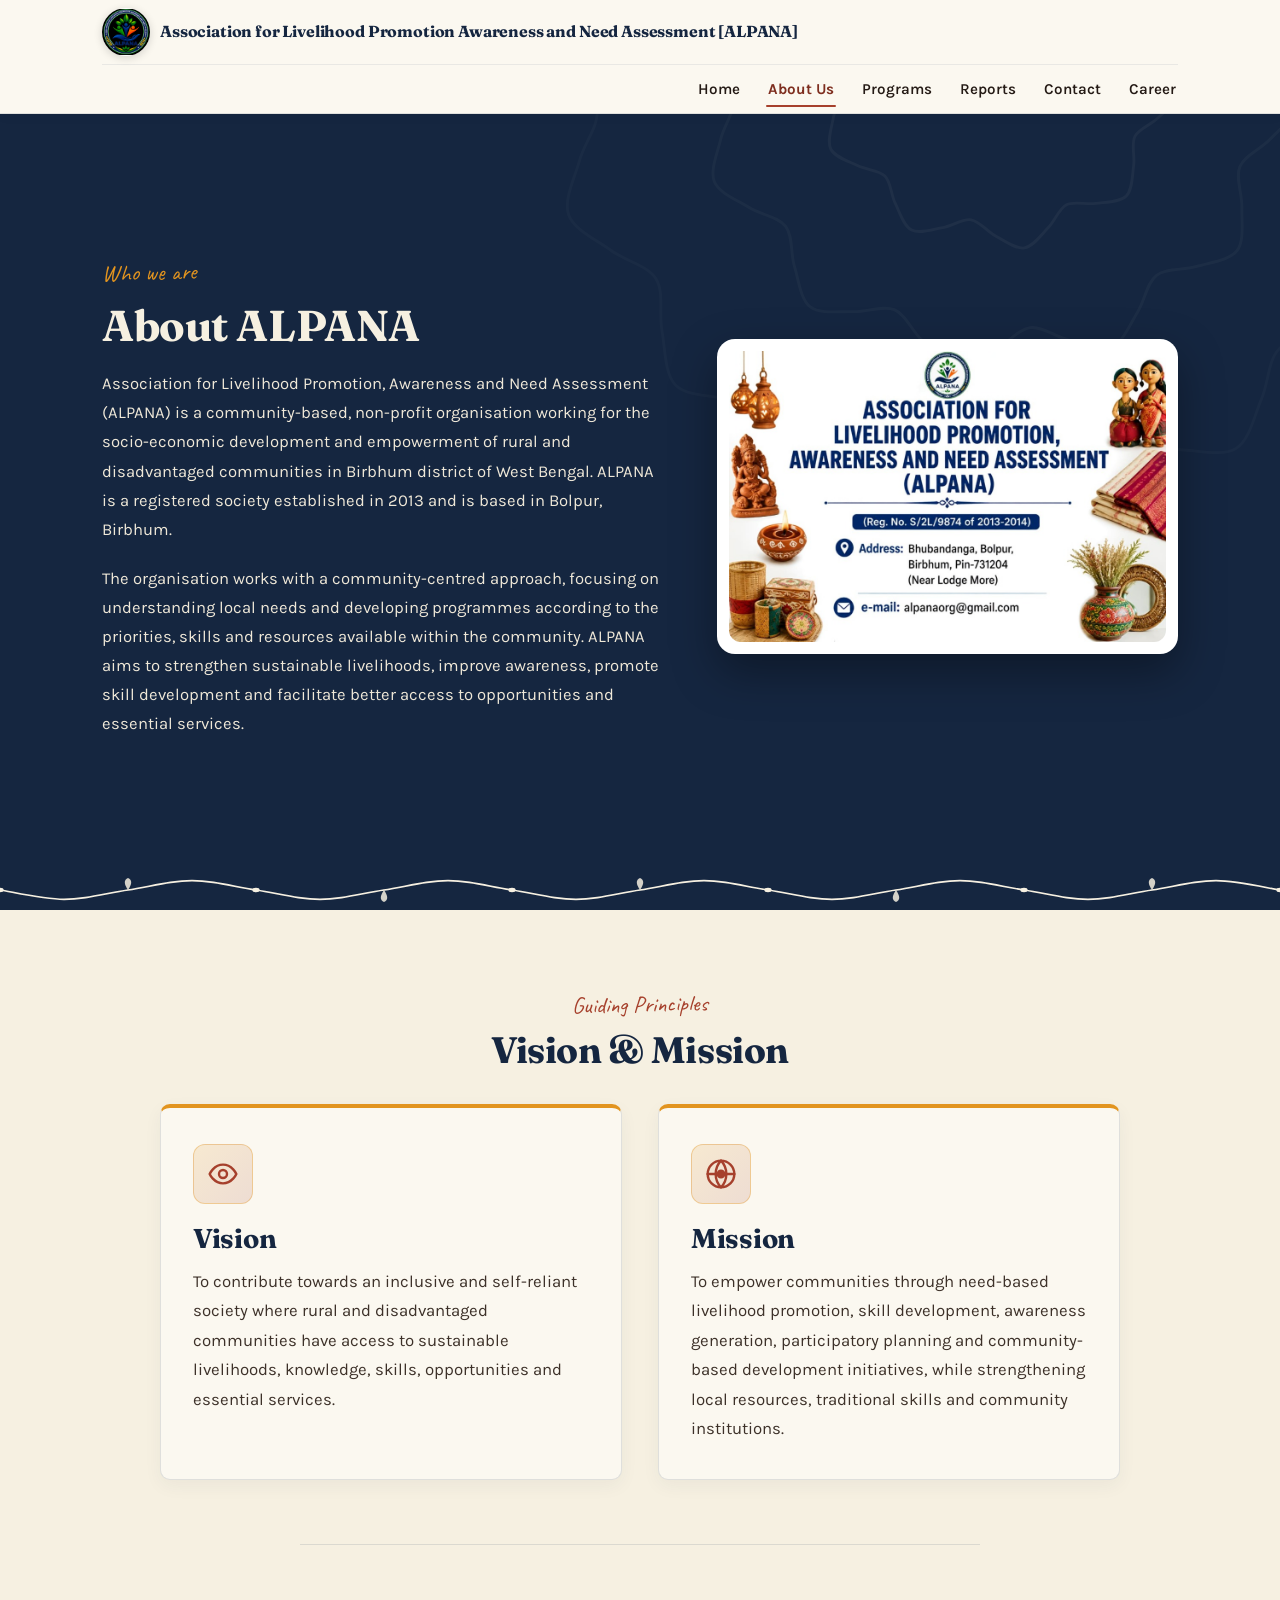
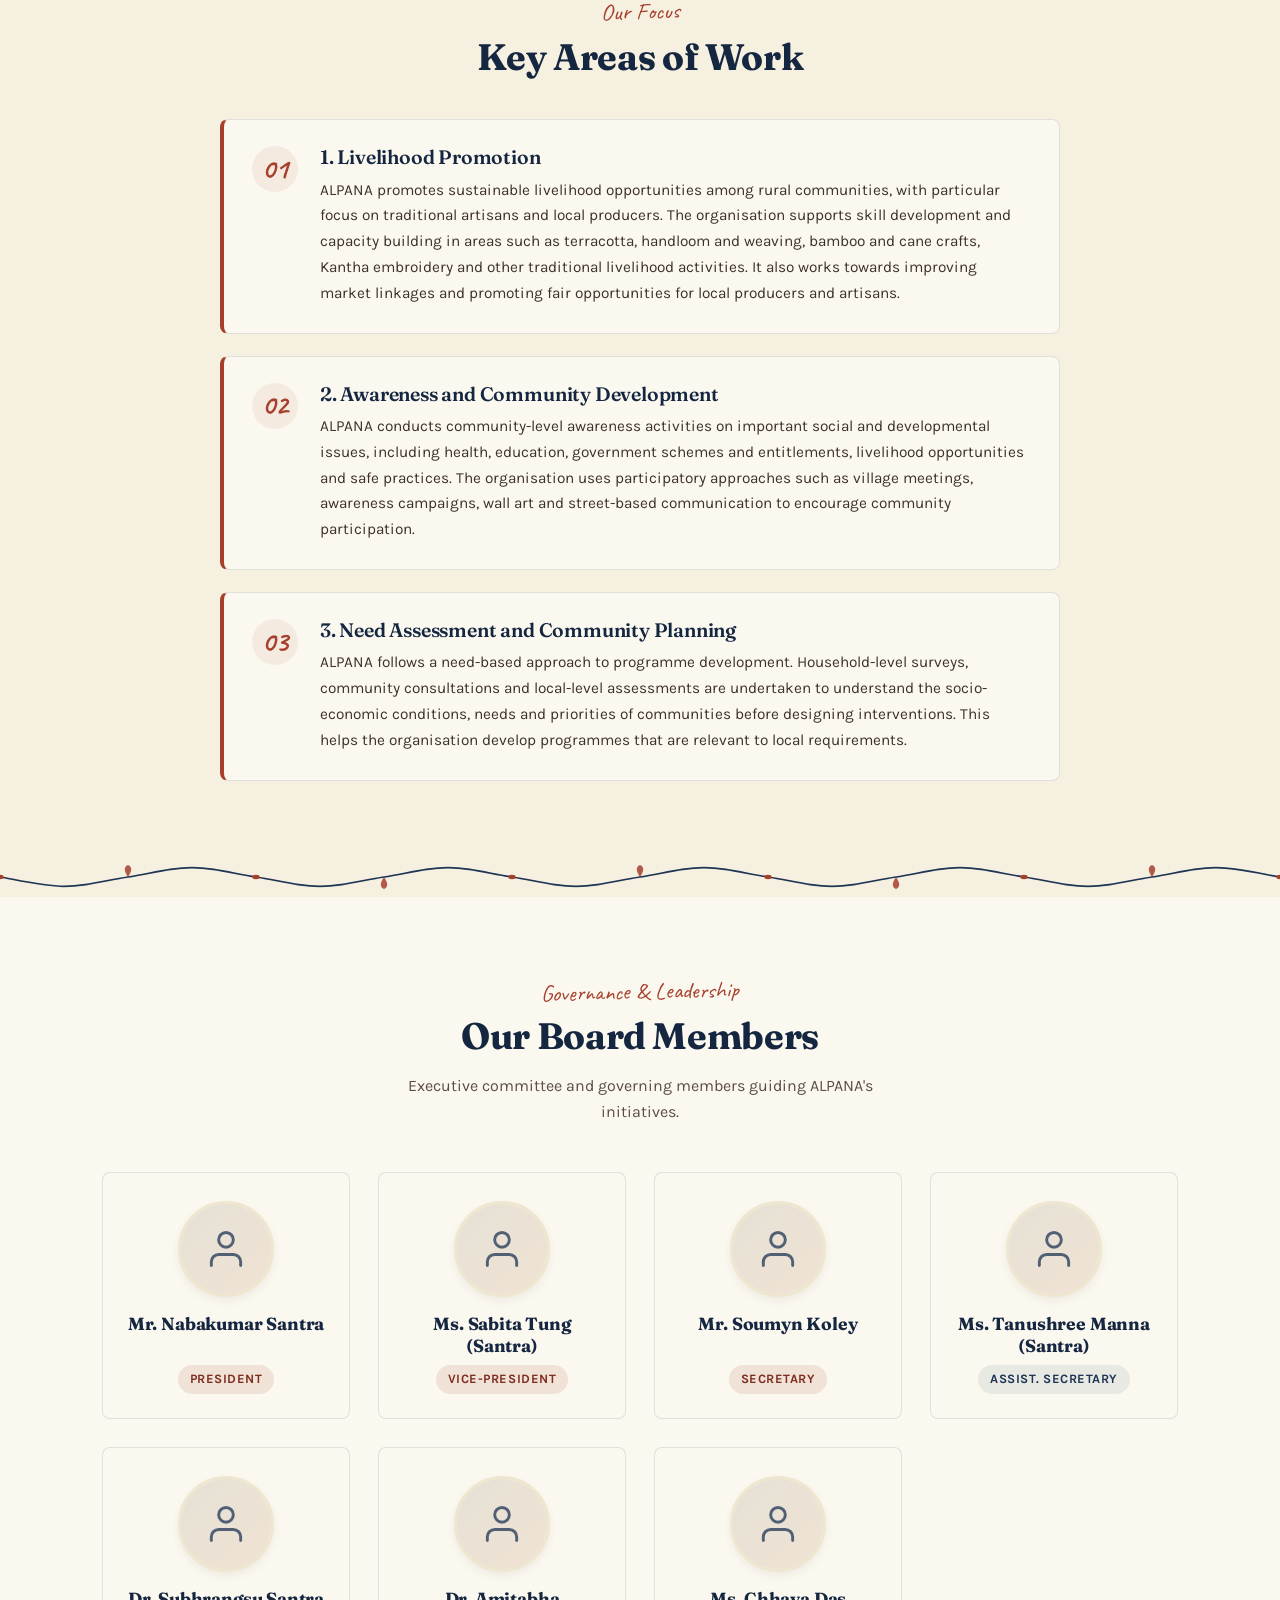
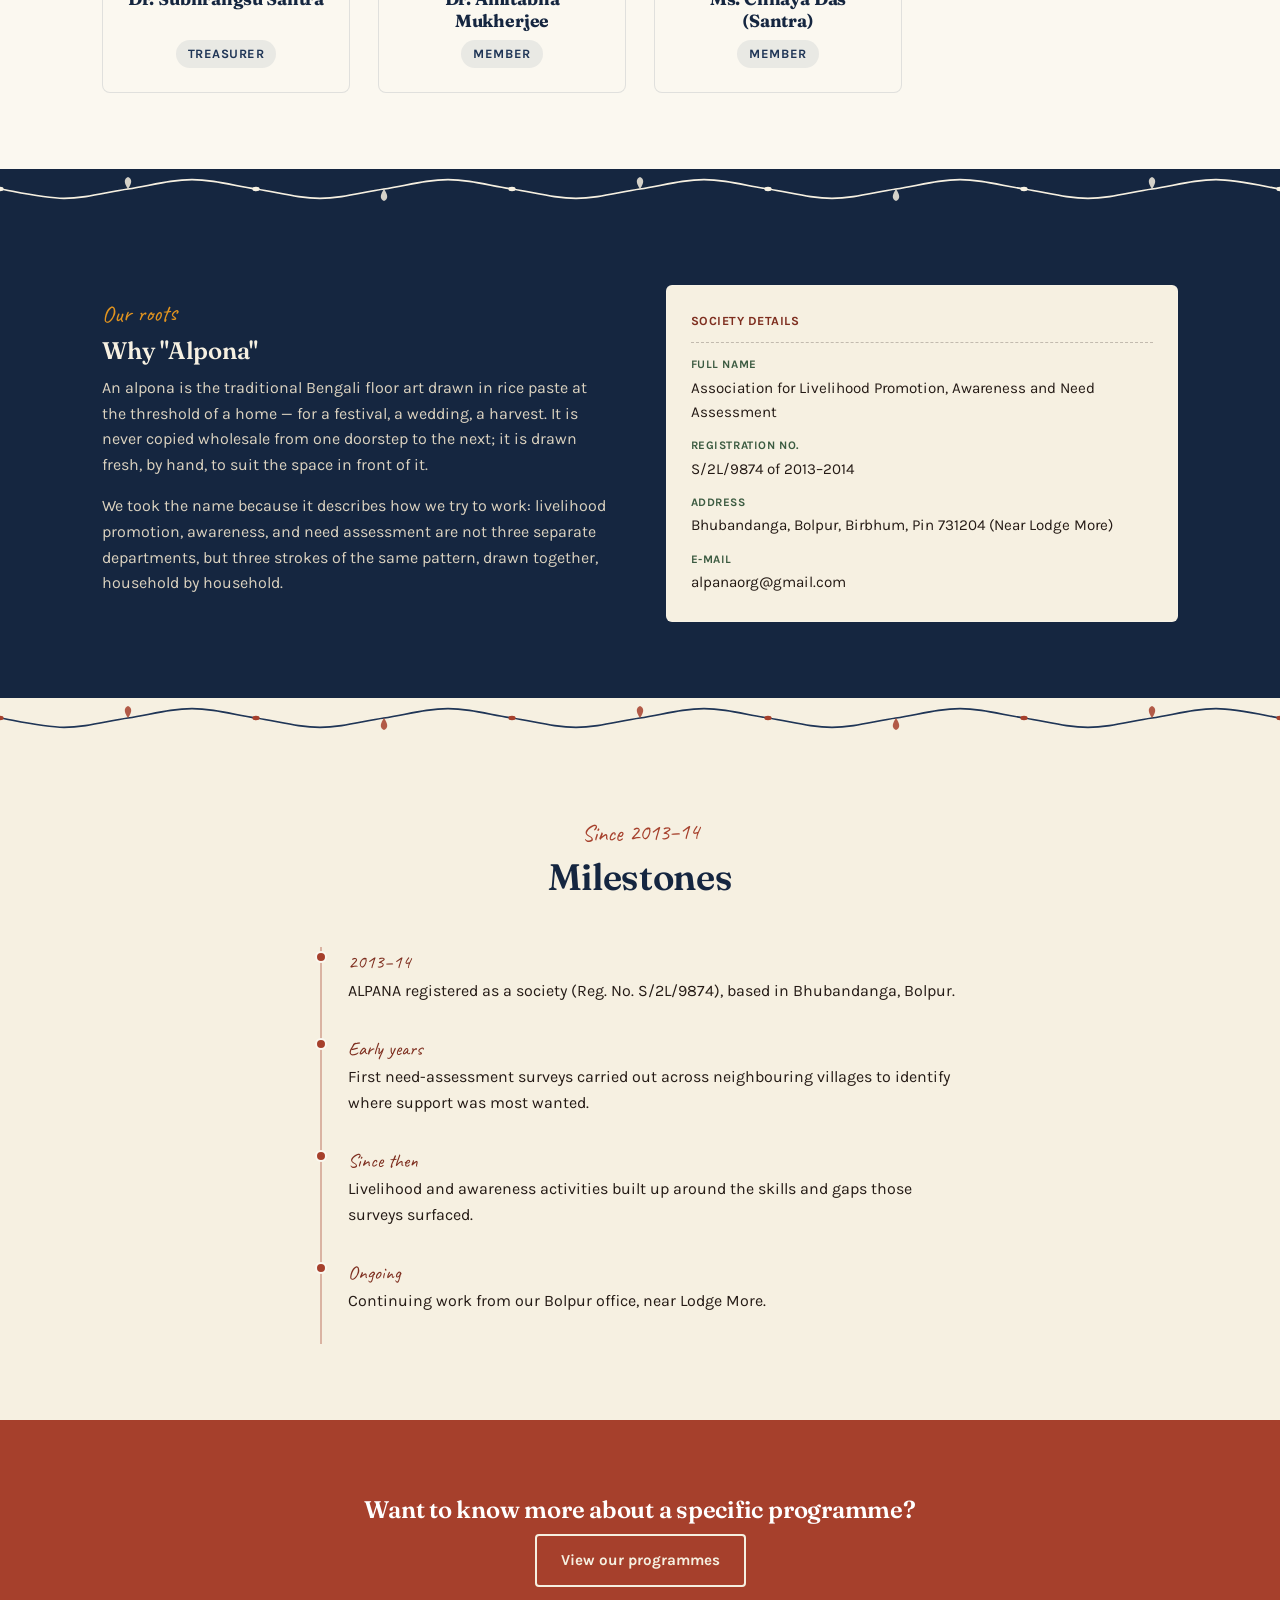
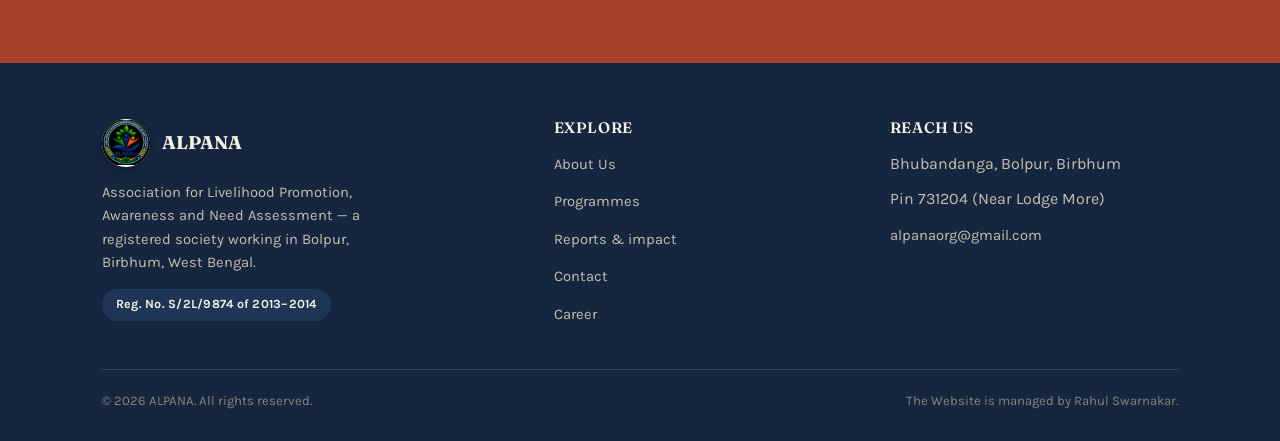
==== commit dbad3687: "Update About Us page to 2-column layout with introductory text on left and photo banner on right" ====
--- a/about.html
+++ b/about.html
@@ -6,7 +6,7 @@
 <title>About ALPANA — Association for Livelihood Promotion, Awareness and Need Assessment</title>
 <meta name="description" content="ALPANA is a registered society (S/2L/9874 of 2013-2014) based in Bolpur, Birbhum, working on livelihood, awareness and need assessment.">
 <link rel="icon" href="images/alpana-logo.png?v=4">
-<link rel="stylesheet" href="style.css?v=26">
+<link rel="stylesheet" href="style.css?v=29">
 </head>
 <body>
 
@@ -35,11 +35,21 @@
 </header>
 
 <section class="page-hero">
-  <div class="hero-motif" style="opacity:0.12;"><img src="images/hero-motif.svg" alt=""></div>
-  <div class="wrap" style="max-width:880px;">
-    <h1>About ALPANA</h1>
-    <p style="font-size:clamp(1.05rem, 1.55vw, 1.18rem);line-height:1.8;color:#EFE8D8;margin-bottom:1.3em;">Association for Livelihood Promotion, Awareness and Need Assessment (ALPANA) is a community-based, non-profit organisation working for the socio-economic development and empowerment of rural and disadvantaged communities in Birbhum district of West Bengal. ALPANA is a registered society established in 2013 and is based in Bolpur, Birbhum.</p>
-    <p style="font-size:clamp(1.05rem, 1.55vw, 1.18rem);line-height:1.8;color:#EFE8D8;margin-bottom:0;">The organisation works with a community-centred approach, focusing on understanding local needs and developing programmes according to the priorities, skills and resources available within the community. ALPANA aims to strengthen sustainable livelihoods, improve awareness, promote skill development and facilitate better access to opportunities and essential services.</p>
+  <div class="hero-motif" style="opacity:0.08;"><img src="images/hero-motif.svg" alt=""></div>
+  <div class="wrap">
+    <div class="about-hero-grid">
+      <div class="about-hero-text">
+        <span class="eyebrow" style="color:#E2941F;">Who we are</span>
+        <h1 style="margin-top:4px;">About ALPANA</h1>
+        <p style="font-size:clamp(1rem, 1.3vw, 1.12rem);line-height:1.75;color:#EFE8D8;margin-bottom:1.2em;">Association for Livelihood Promotion, Awareness and Need Assessment (ALPANA) is a community-based, non-profit organisation working for the socio-economic development and empowerment of rural and disadvantaged communities in Birbhum district of West Bengal. ALPANA is a registered society established in 2013 and is based in Bolpur, Birbhum.</p>
+        <p style="font-size:clamp(1rem, 1.3vw, 1.12rem);line-height:1.75;color:#EFE8D8;margin-bottom:0;">The organisation works with a community-centred approach, focusing on understanding local needs and developing programmes according to the priorities, skills and resources available within the community. ALPANA aims to strengthen sustainable livelihoods, improve awareness, promote skill development and facilitate better access to opportunities and essential services.</p>
+      </div>
+      <div class="about-hero-image-wrap">
+        <div class="about-hero-card">
+          <img src="images/about-intro.jpg?v=1" alt="Association for Livelihood Promotion, Awareness and Need Assessment — ALPANA" class="about-hero-img">
+        </div>
+      </div>
+    </div>
   </div>
 </section>
 <div class="alpona-divider on-indigo"><img src="images/alpona-divider-cream.svg" alt=""></div>
--- a/style.css
+++ b/style.css
@@ -853,6 +853,55 @@
   }
 }
 
+/* ---------- About Hero Two-Column Layout ---------- */
+.about-hero-grid{
+  display:grid;
+  grid-template-columns:1.15fr 0.95fr;
+  gap:clamp(32px, 4.5vw, 56px);
+  align-items:center;
+}
+
+.about-hero-text{
+  text-align:left;
+}
+
+.about-hero-image-wrap{
+  display:flex;
+  justify-content:center;
+  align-items:center;
+}
+
+.about-hero-card{
+  background:#FFFFFF;
+  border-radius:18px;
+  padding:10px;
+  box-shadow:0 18px 45px rgba(0,0,0,0.35);
+  border:2px solid rgba(255,255,255,0.18);
+  overflow:hidden;
+  transition:transform 0.3s ease, box-shadow 0.3s ease;
+  width:100%;
+}
+
+.about-hero-card:hover{
+  transform:translateY(-4px);
+  box-shadow:0 24px 50px rgba(0,0,0,0.45);
+}
+
+.about-hero-img{
+  width:100%;
+  height:auto;
+  border-radius:12px;
+  display:block;
+  object-fit:cover;
+}
+
+@media (max-width: 900px){
+  .about-hero-grid{
+    grid-template-columns:1fr;
+    gap:32px;
+  }
+}
+
 /* ---------- Our Outreach & Impact Snapshot Section ---------- */
 .section-outreach{
   background:linear-gradient(180deg, #182C48 0%, #122238 100%);
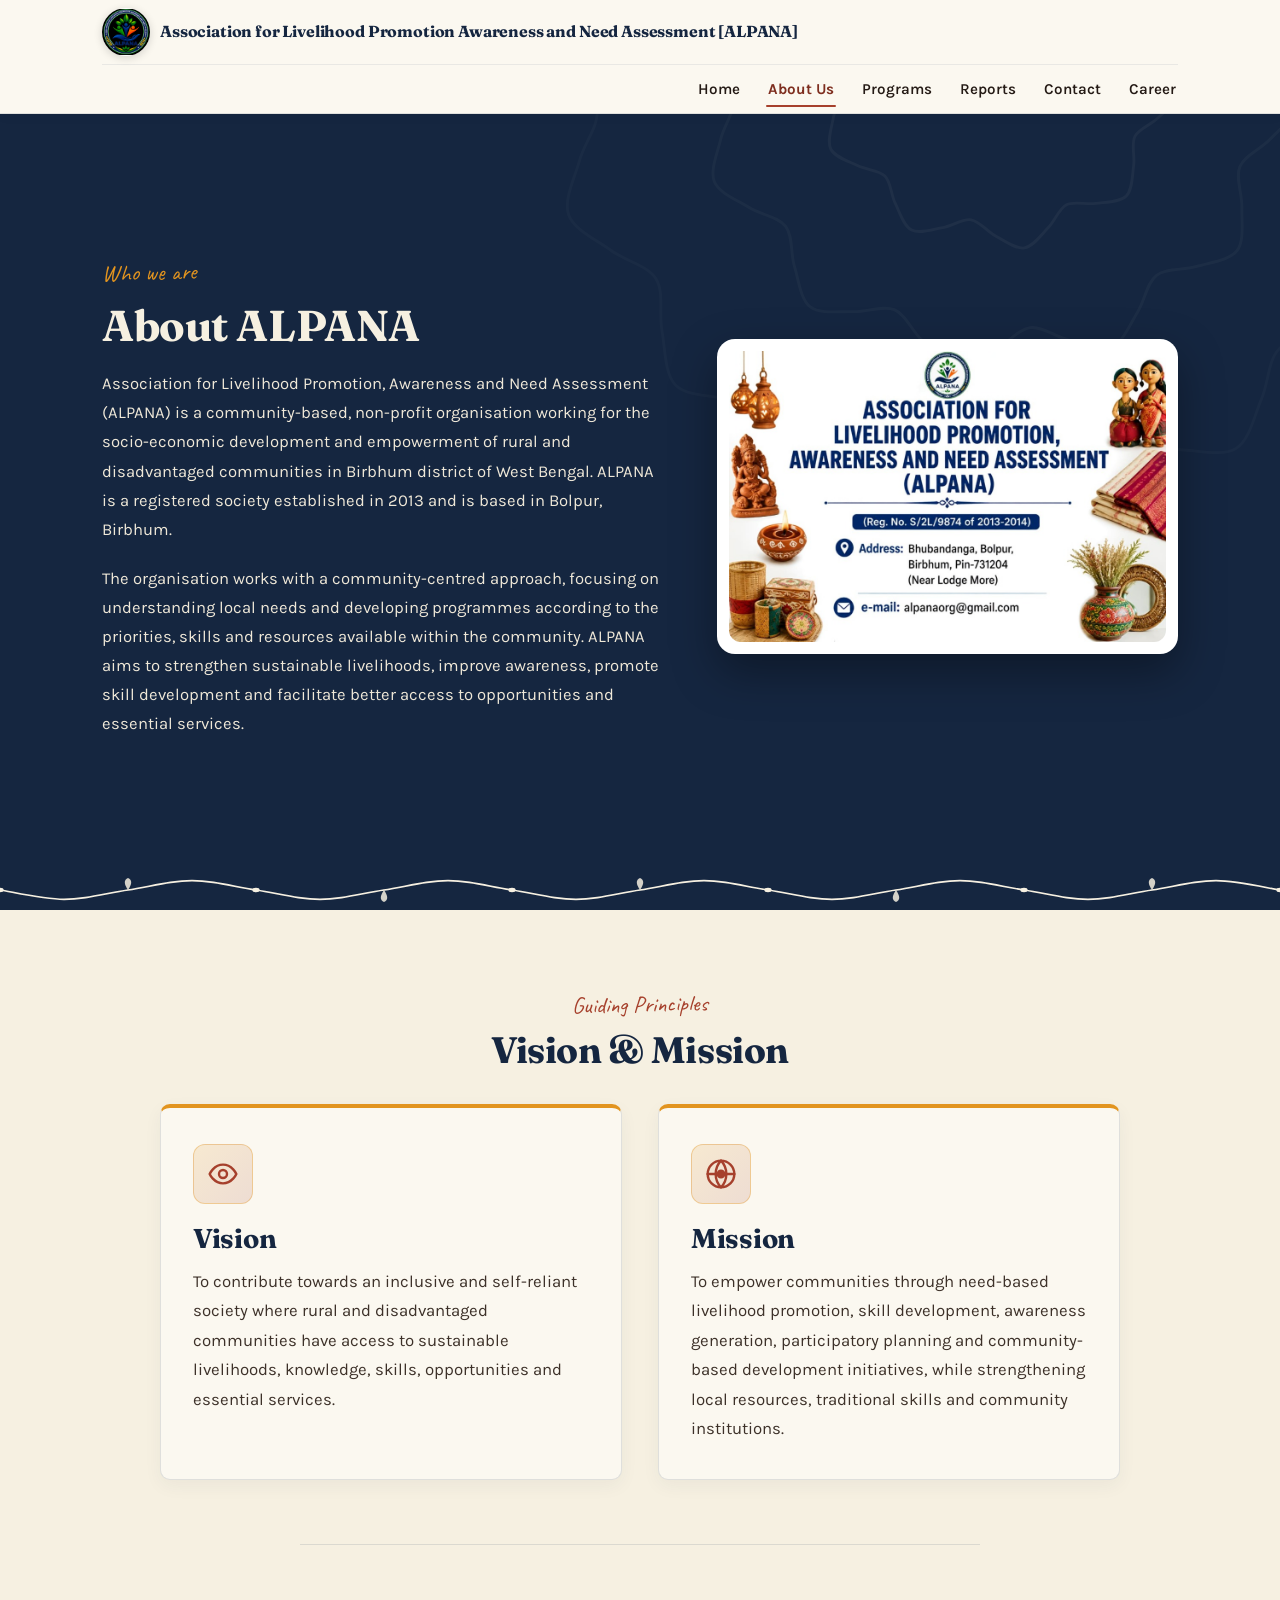
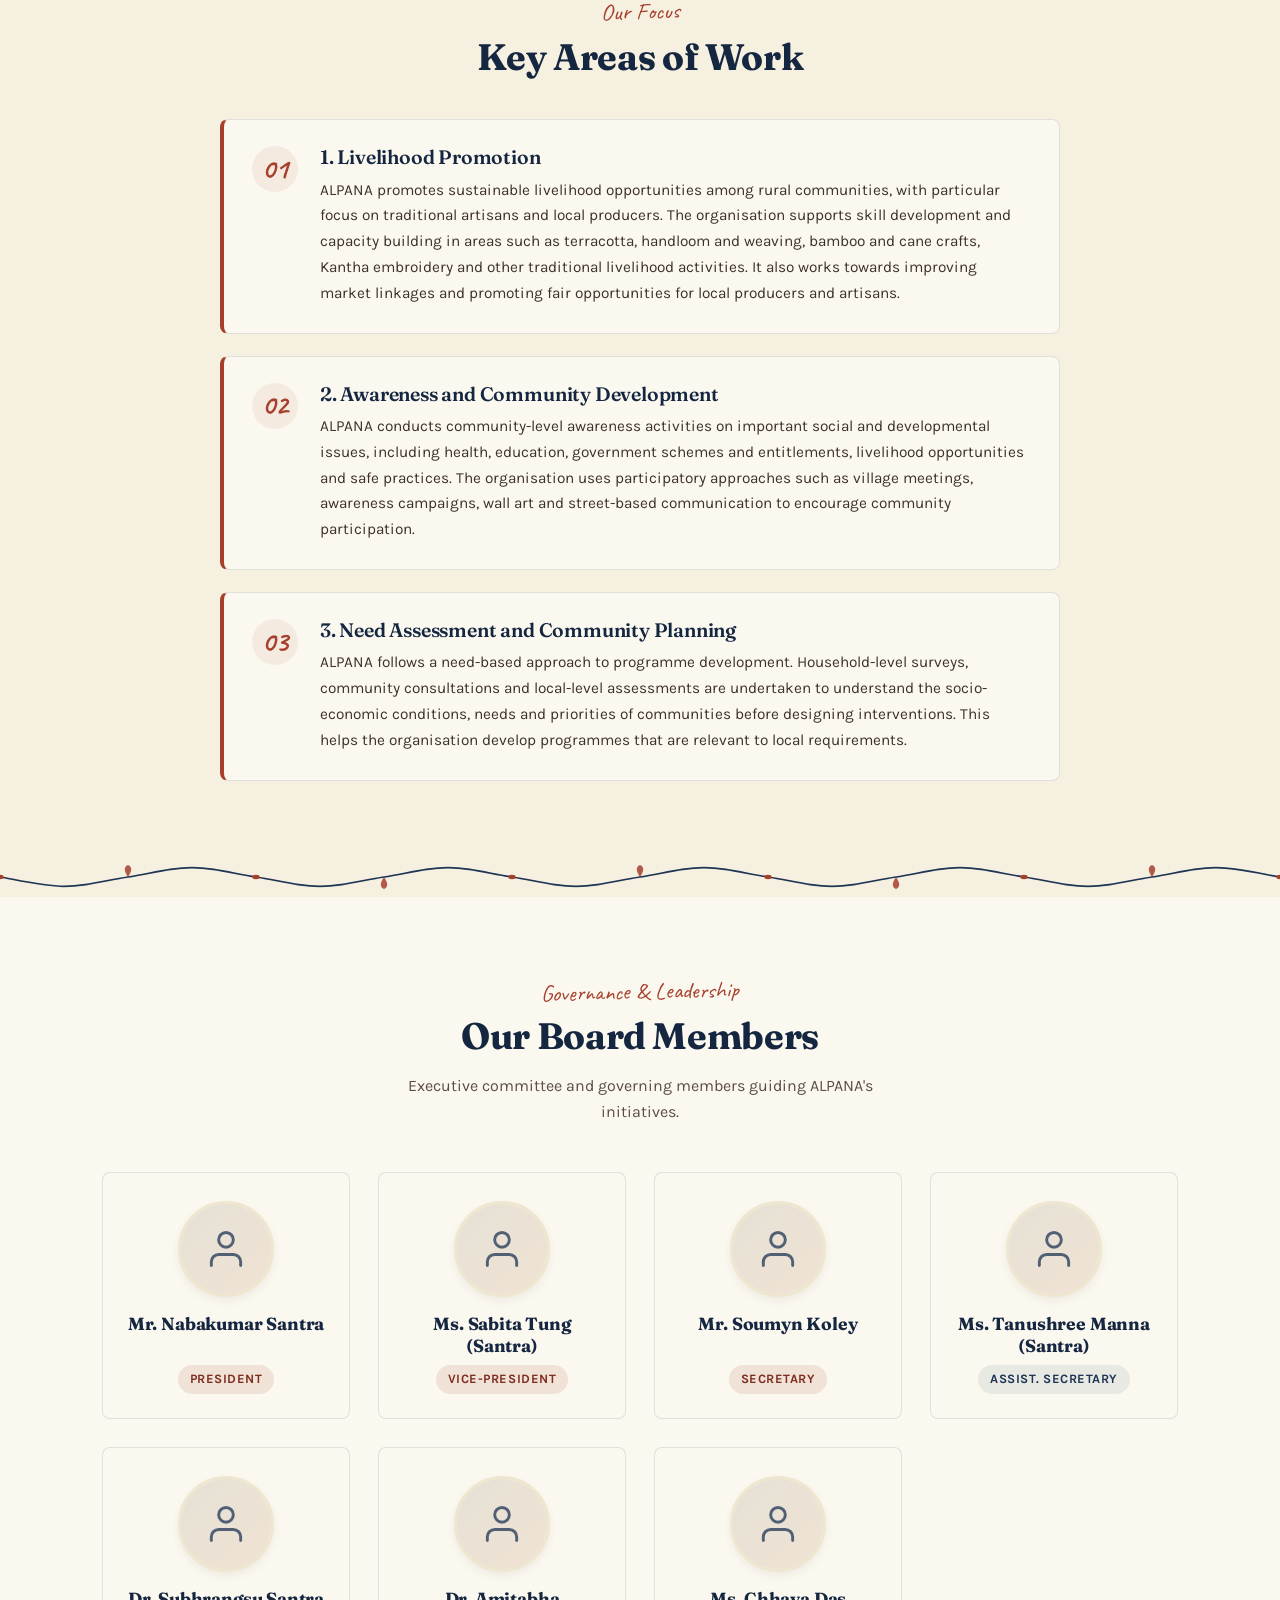
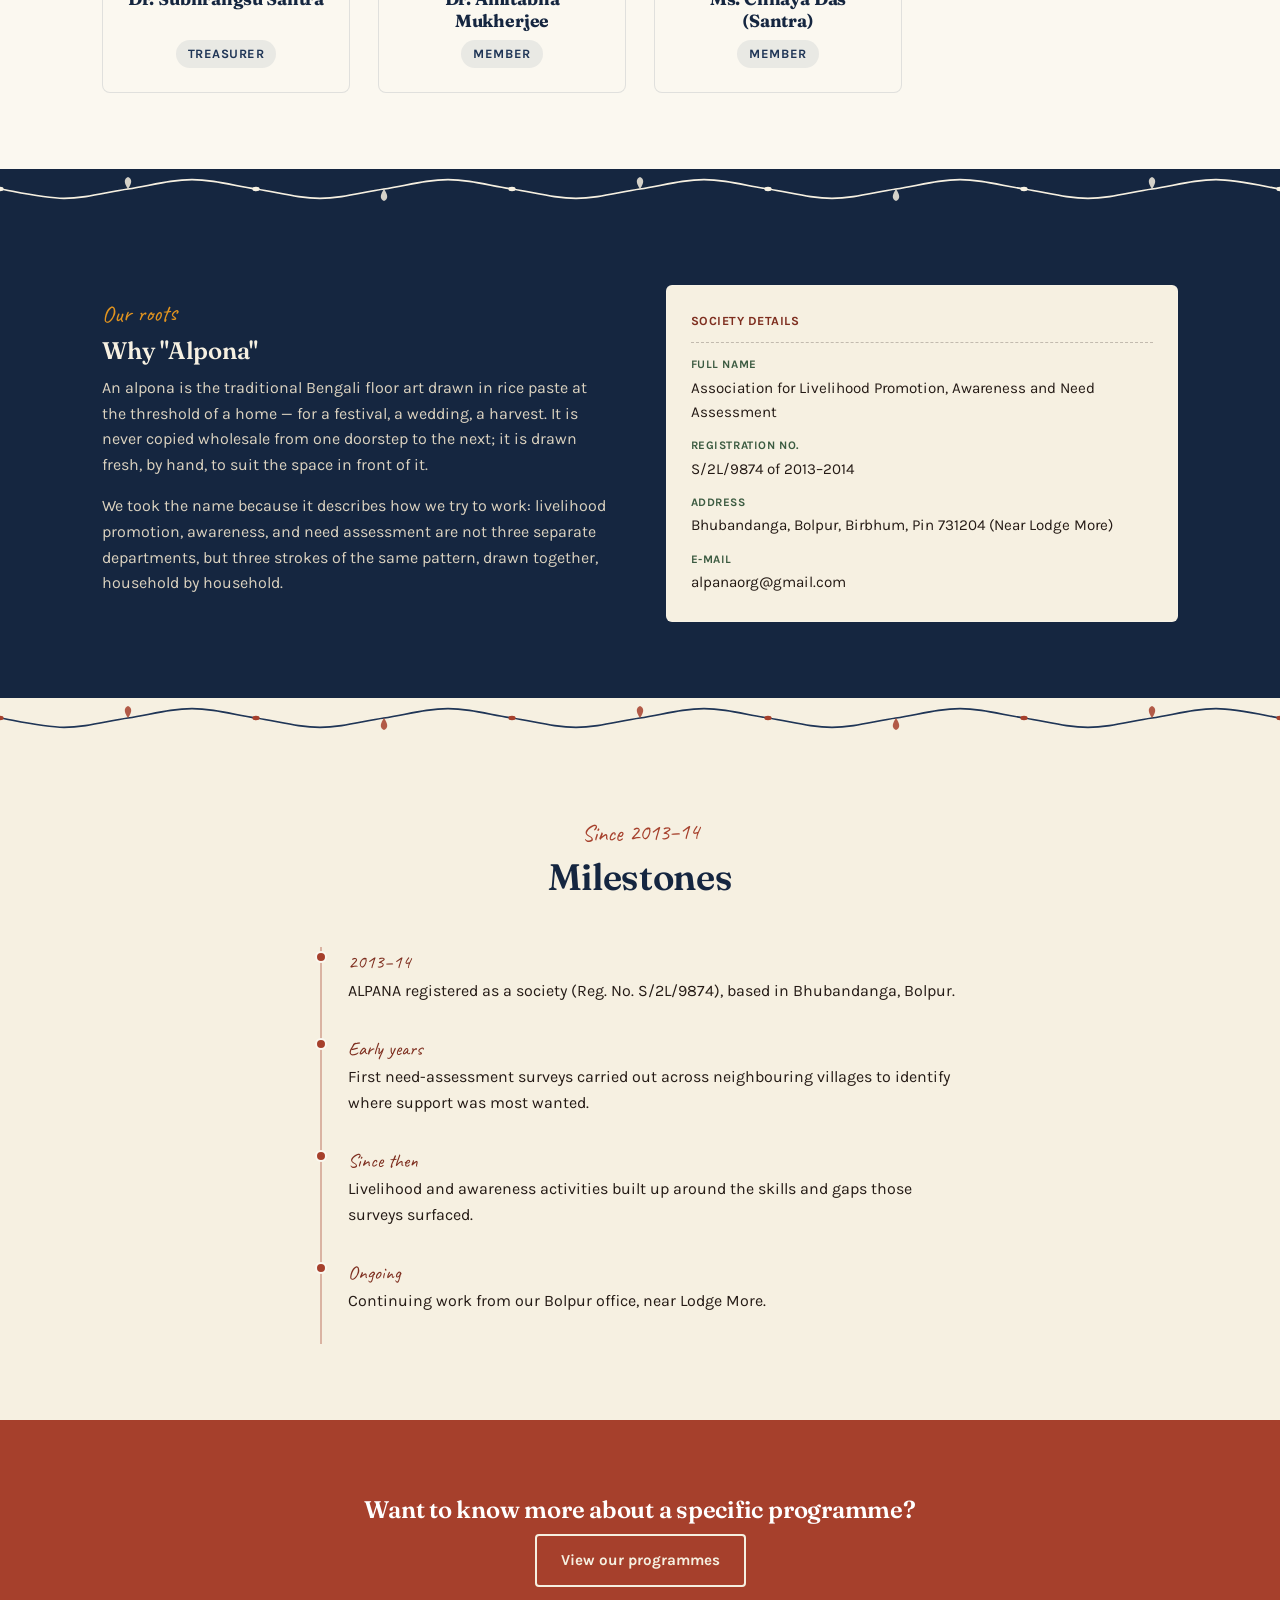
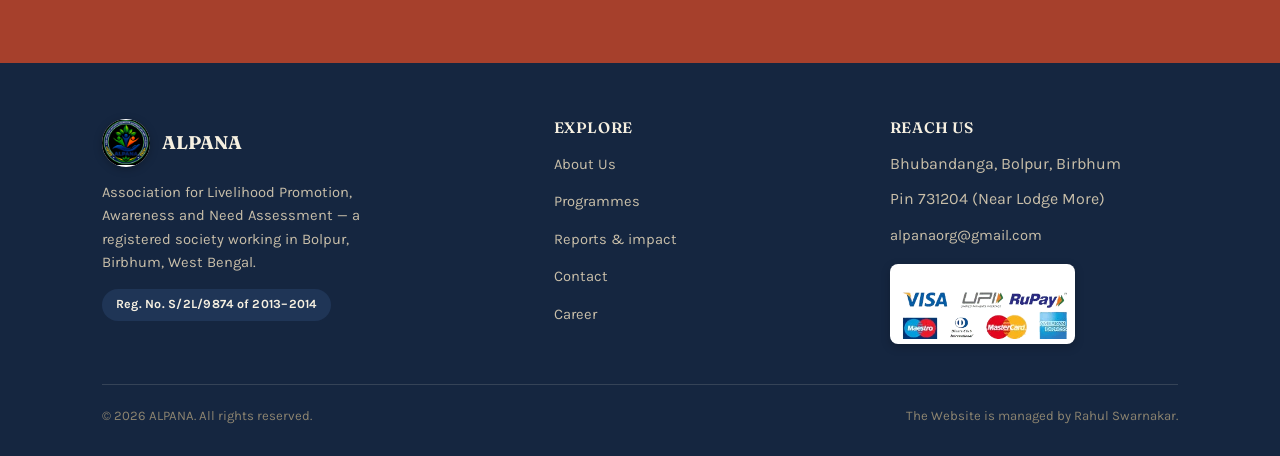
==== commit 5f480d66: "Add accepted payment methods banner under email in Reach us footer across all pages" ====
--- a/about.html
+++ b/about.html
@@ -285,6 +285,9 @@
           <li>Pin&nbsp;731204 (Near Lodge More)</li>
           <li><a href="mailto:alpanaorg@gmail.com">alpanaorg@gmail.com</a></li>
         </ul>
+        <div class="footer-payments">
+          <img src="images/payment-methods.png?v=1" alt="Accepted Payment Modes: VISA, UPI, RuPay, Maestro, Diners Club, MasterCard, American Express">
+        </div>
       </div>
     </div>
     <div class="footer-bottom">
--- a/style.css
+++ b/style.css
@@ -1741,6 +1741,22 @@
 
 .footer-links a:hover{ color:var(--marigold); }
 
+.footer-payments{
+  margin-top:14px;
+}
+
+.footer-payments img{
+  max-width:185px;
+  width:100%;
+  height:auto;
+  background:#FFFFFF;
+  padding:5px 8px;
+  border-radius:8px;
+  box-shadow:0 3px 10px rgba(0, 0, 0, 0.22);
+  display:block;
+  object-fit:contain;
+}
+
 .footer-bottom{
   border-top:1px solid rgba(246, 240, 225, 0.14);
   margin-top:40px;
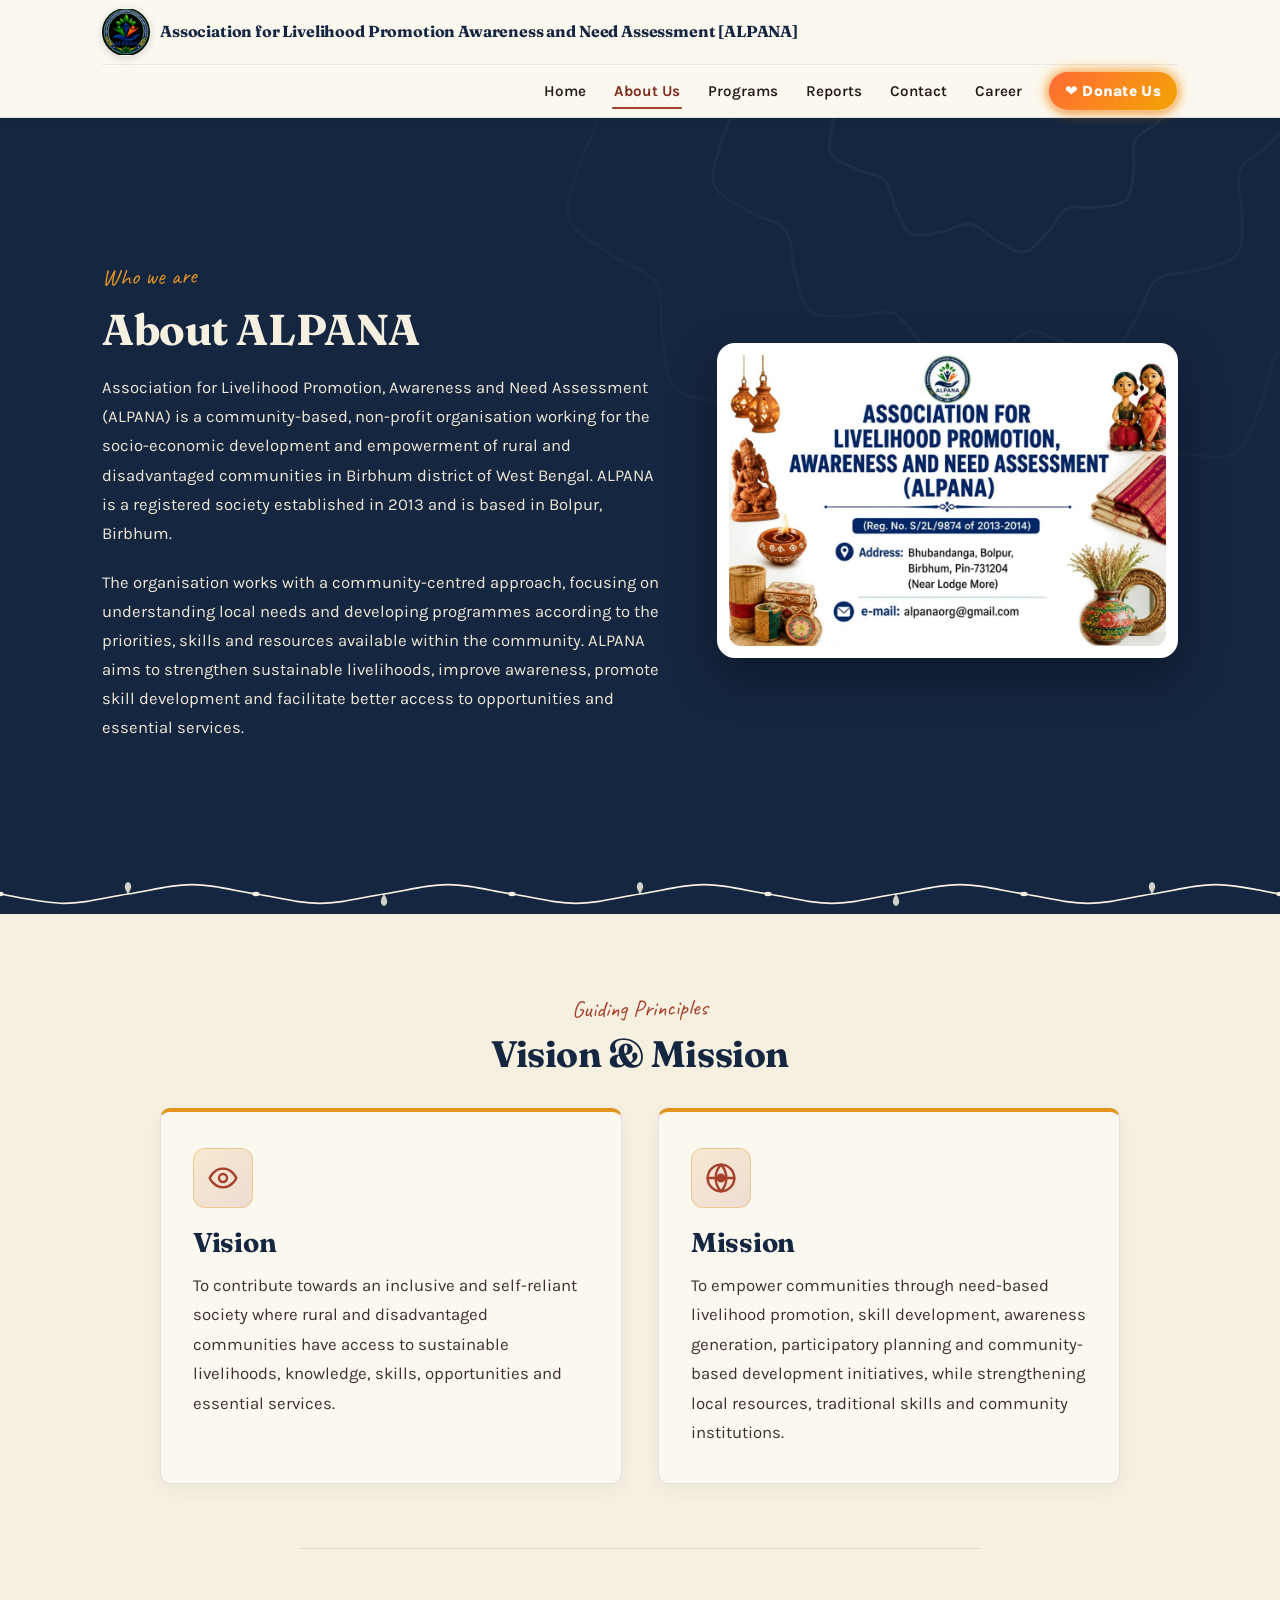
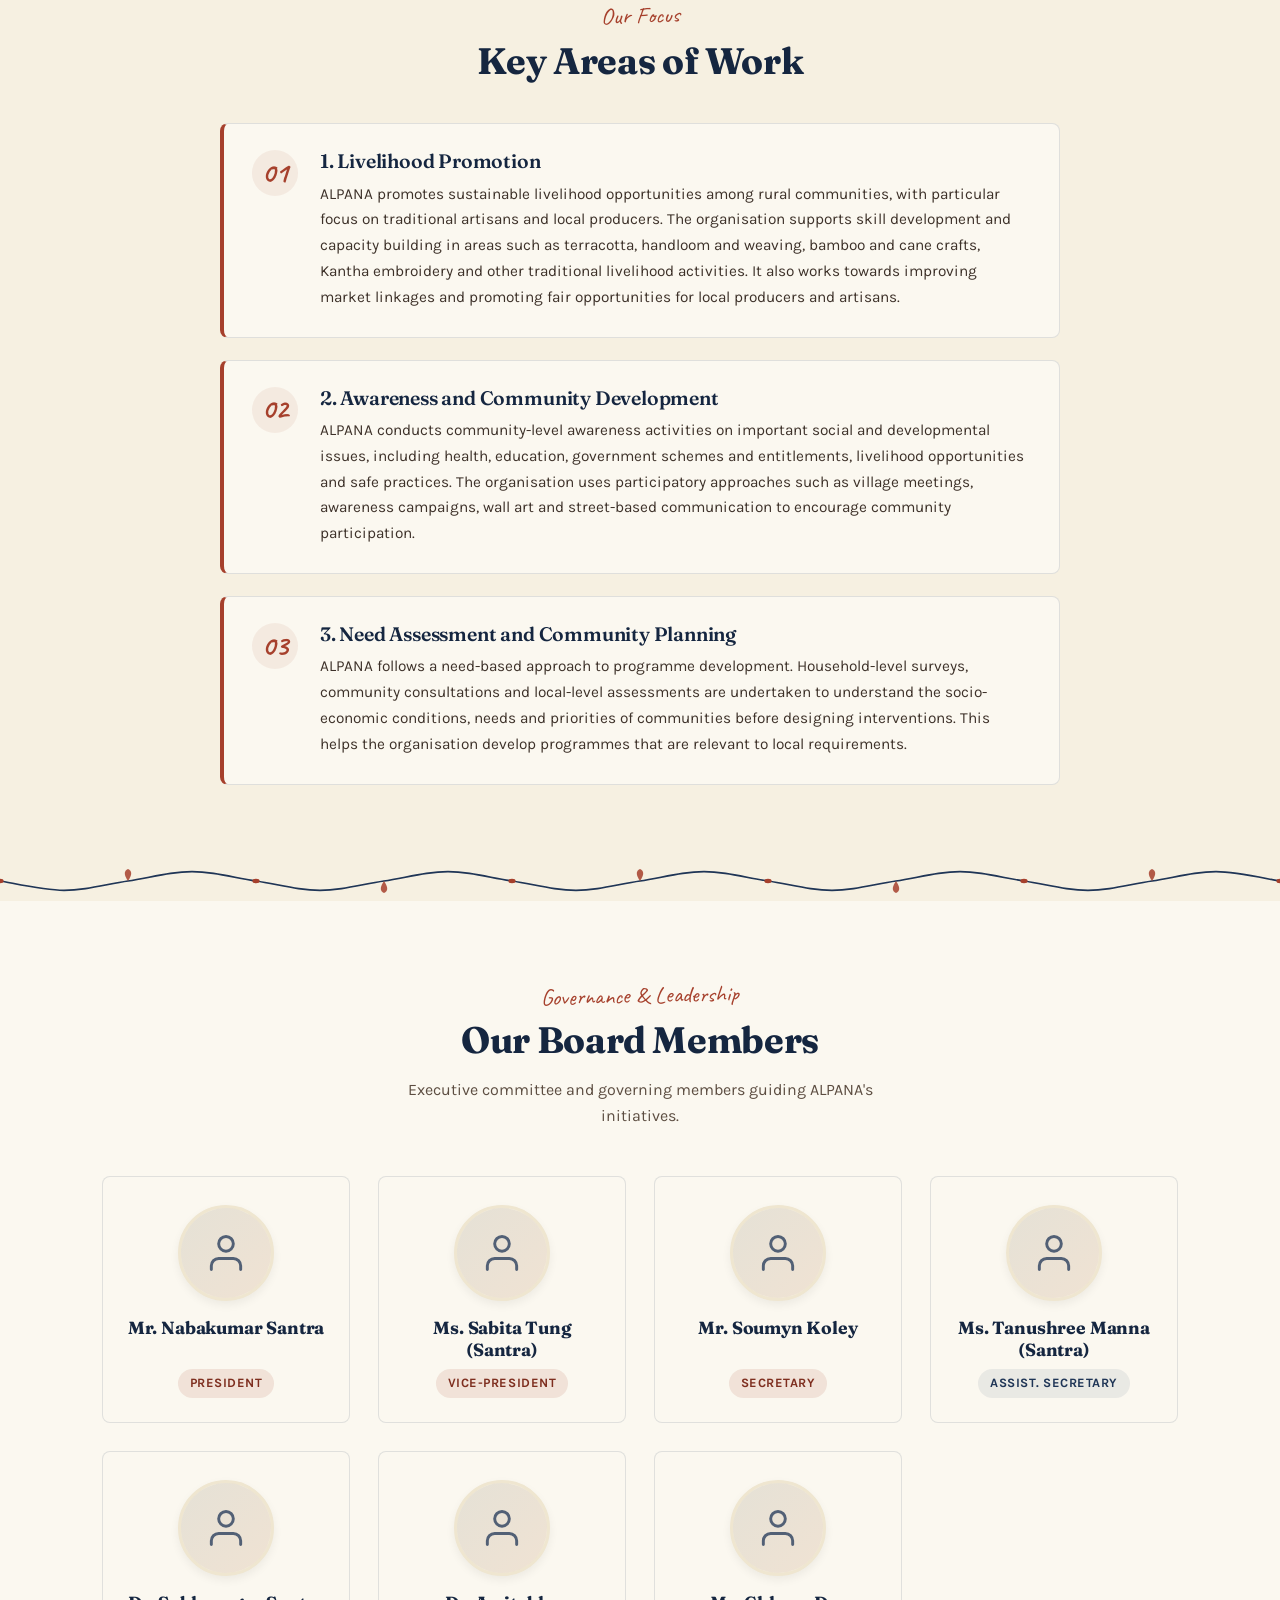
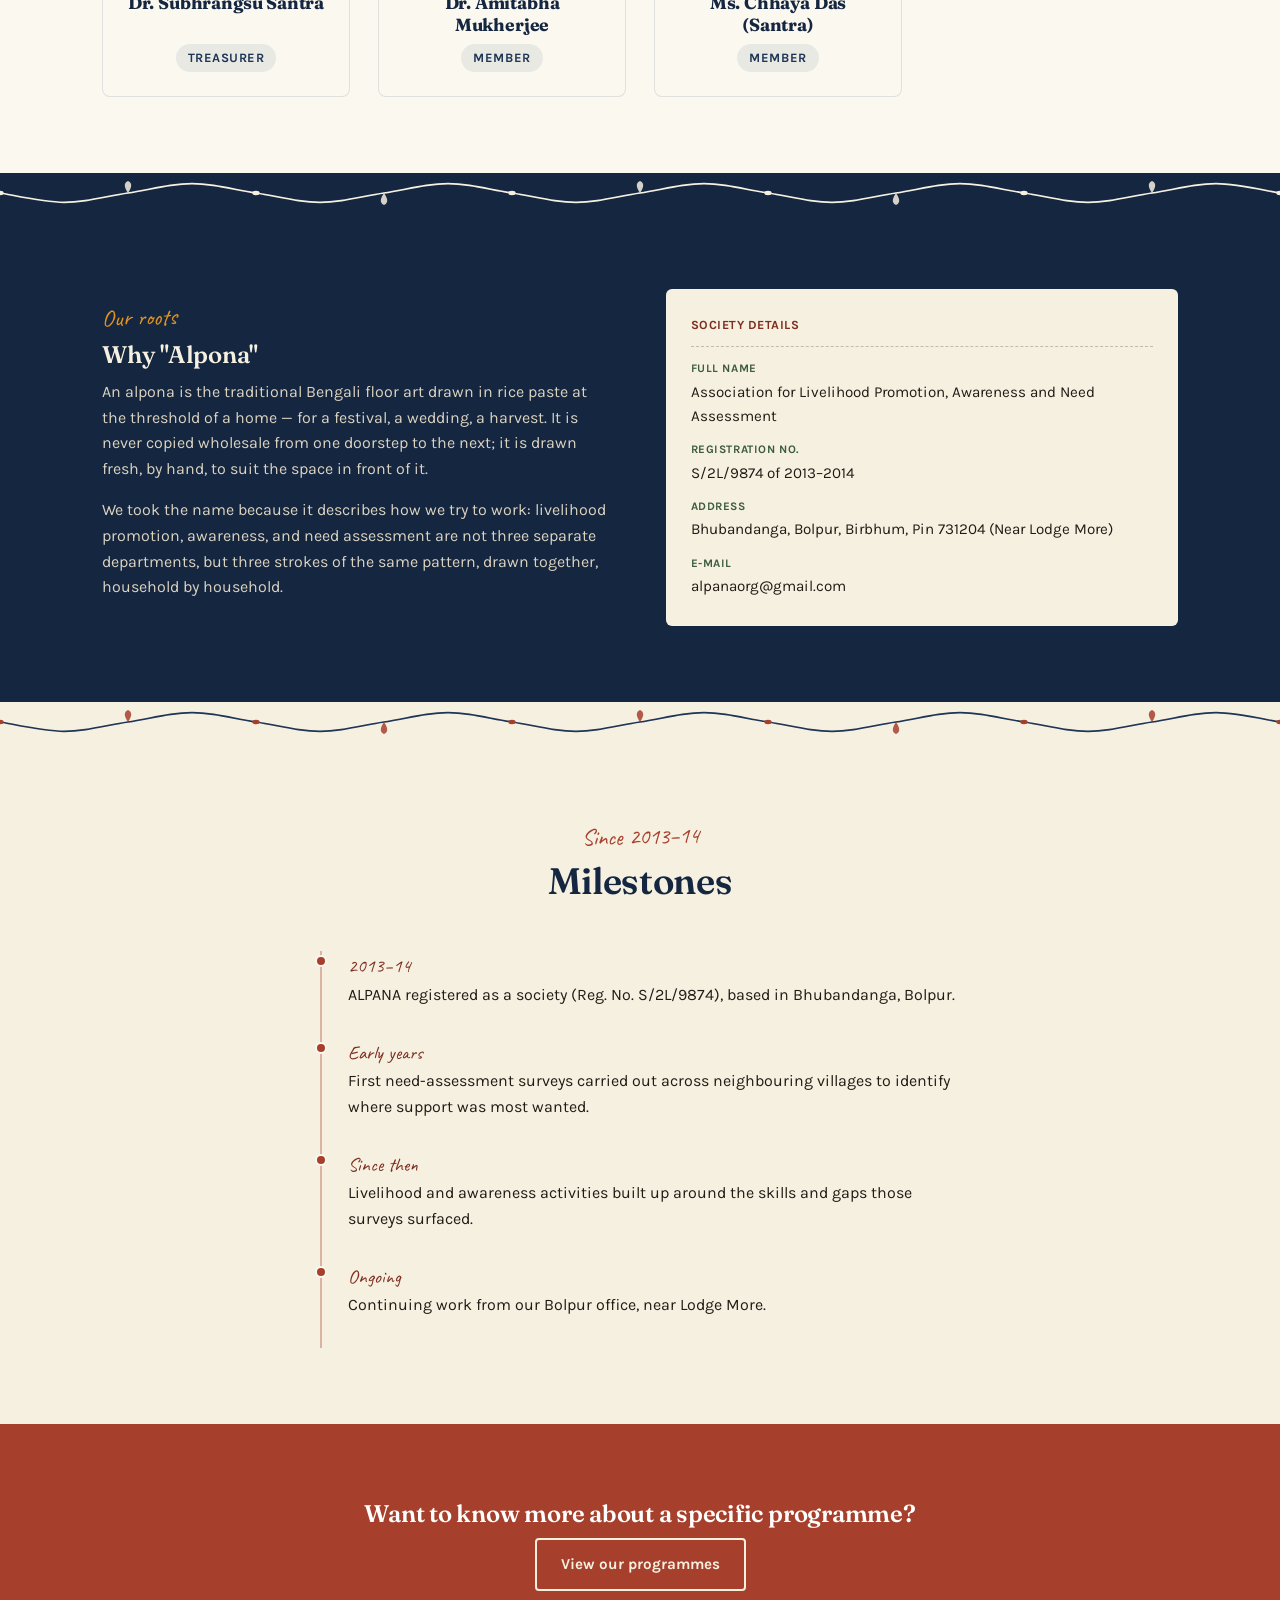
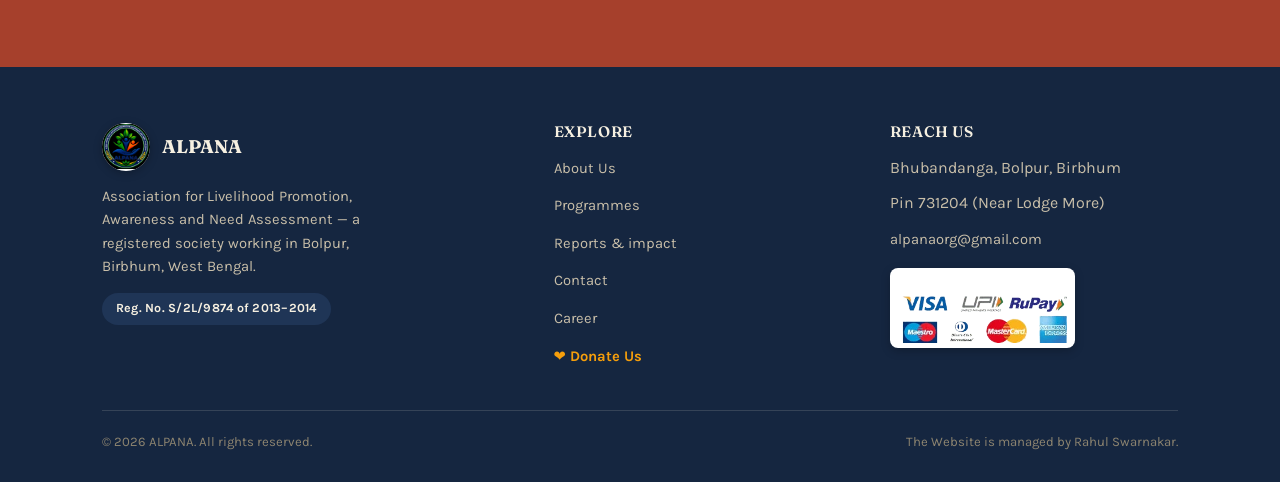
==== commit 2b0781e5: "Add glossy pulsing Donate Us tab to navigation and footer across all pages, create donate.html" ====
--- a/about.html
+++ b/about.html
@@ -6,7 +6,7 @@
 <title>About ALPANA — Association for Livelihood Promotion, Awareness and Need Assessment</title>
 <meta name="description" content="ALPANA is a registered society (S/2L/9874 of 2013-2014) based in Bolpur, Birbhum, working on livelihood, awareness and need assessment.">
 <link rel="icon" href="images/alpana-logo.png?v=4">
-<link rel="stylesheet" href="style.css?v=29">
+<link rel="stylesheet" href="style.css?v=30">
 </head>
 <body>
 
@@ -29,6 +29,7 @@
         <li><a href="reports.html">Reports</a></li>
         <li><a href="contact.html">Contact</a></li>
         <li><a href="career.html">Career</a></li>
+        <li><a href="donate.html" class="nav-donate-btn">❤️ Donate Us</a></li>
       </ul>
     </nav>
   </div>
@@ -276,6 +277,7 @@
           <li><a href="reports.html">Reports &amp; impact</a></li>
           <li><a href="contact.html">Contact</a></li>
           <li><a href="career.html">Career</a></li>
+          <li><a href="donate.html" style="color:#F59E0B;font-weight:700;">❤️ Donate Us</a></li>
         </ul>
       </div>
       <div>
--- a/style.css
+++ b/style.css
@@ -1903,3 +1903,81 @@
   font-weight:700;
   letter-spacing:0.02em;
 }
+
+/* ---------- Glossy Blinking Glowing Donate Us Tab ---------- */
+.nav-donate-btn{
+  position:relative;
+  background:linear-gradient(135deg, #FF6B35 0%, #F59E0B 50%, #EA580C 100%) !important;
+  background-size:200% auto !important;
+  color:#FFFFFF !important;
+  font-weight:800 !important;
+  padding:7px 16px !important;
+  border-radius:22px !important;
+  text-decoration:none !important;
+  display:inline-flex !important;
+  align-items:center !important;
+  gap:6px !important;
+  box-shadow:0 0 14px rgba(245, 158, 11, 0.75), 0 2px 8px rgba(234, 88, 12, 0.45);
+  animation:donateGlowPulse 2.2s infinite ease-in-out, donateGradientShift 3.5s infinite linear;
+  overflow:hidden;
+  border:1.5px solid rgba(255, 255, 255, 0.5) !important;
+  letter-spacing:0.02em;
+  transition:transform 0.2s ease, box-shadow 0.2s ease;
+  cursor:pointer;
+}
+
+.nav-donate-btn::after{
+  content:'';
+  position:absolute;
+  top:-50%;
+  left:-80%;
+  width:45%;
+  height:200%;
+  background:linear-gradient(
+    90deg,
+    rgba(255, 255, 255, 0) 0%,
+    rgba(255, 255, 255, 0.85) 50%,
+    rgba(255, 255, 255, 0) 100%
+  );
+  transform:rotate(25deg);
+  animation:donateGlossySweep 2.8s infinite ease-in-out;
+  pointer-events:none;
+}
+
+@keyframes donateGlossySweep{
+  0%{ left:-80%; opacity:0; }
+  15%{ opacity:1; }
+  45%, 100%{ left:140%; opacity:0; }
+}
+
+@keyframes donateGlowPulse{
+  0%, 100%{
+    transform:scale(1);
+    box-shadow:0 0 10px rgba(245, 158, 11, 0.6), 0 2px 6px rgba(234, 88, 12, 0.35);
+  }
+  50%{
+    transform:scale(1.06);
+    box-shadow:0 0 24px rgba(245, 158, 11, 1), 0 0 38px rgba(234, 88, 12, 0.75);
+  }
+}
+
+@keyframes donateGradientShift{
+  0%{ background-position:0% 50%; }
+  50%{ background-position:100% 50%; }
+  100%{ background-position:0% 50%; }
+}
+
+.nav-donate-btn:hover{
+  transform:scale(1.1) translateY(-2px) !important;
+  box-shadow:0 0 30px rgba(245, 158, 11, 1), 0 4px 16px rgba(234, 88, 12, 0.8) !important;
+}
+
+/* Ensure mobile nav renders glossy donate button nicely */
+@media (max-width: 768px){
+  .nav-donate-btn{
+    margin-top:8px;
+    justify-content:center;
+    width:calc(100% - 20px);
+    text-align:center;
+  }
+}
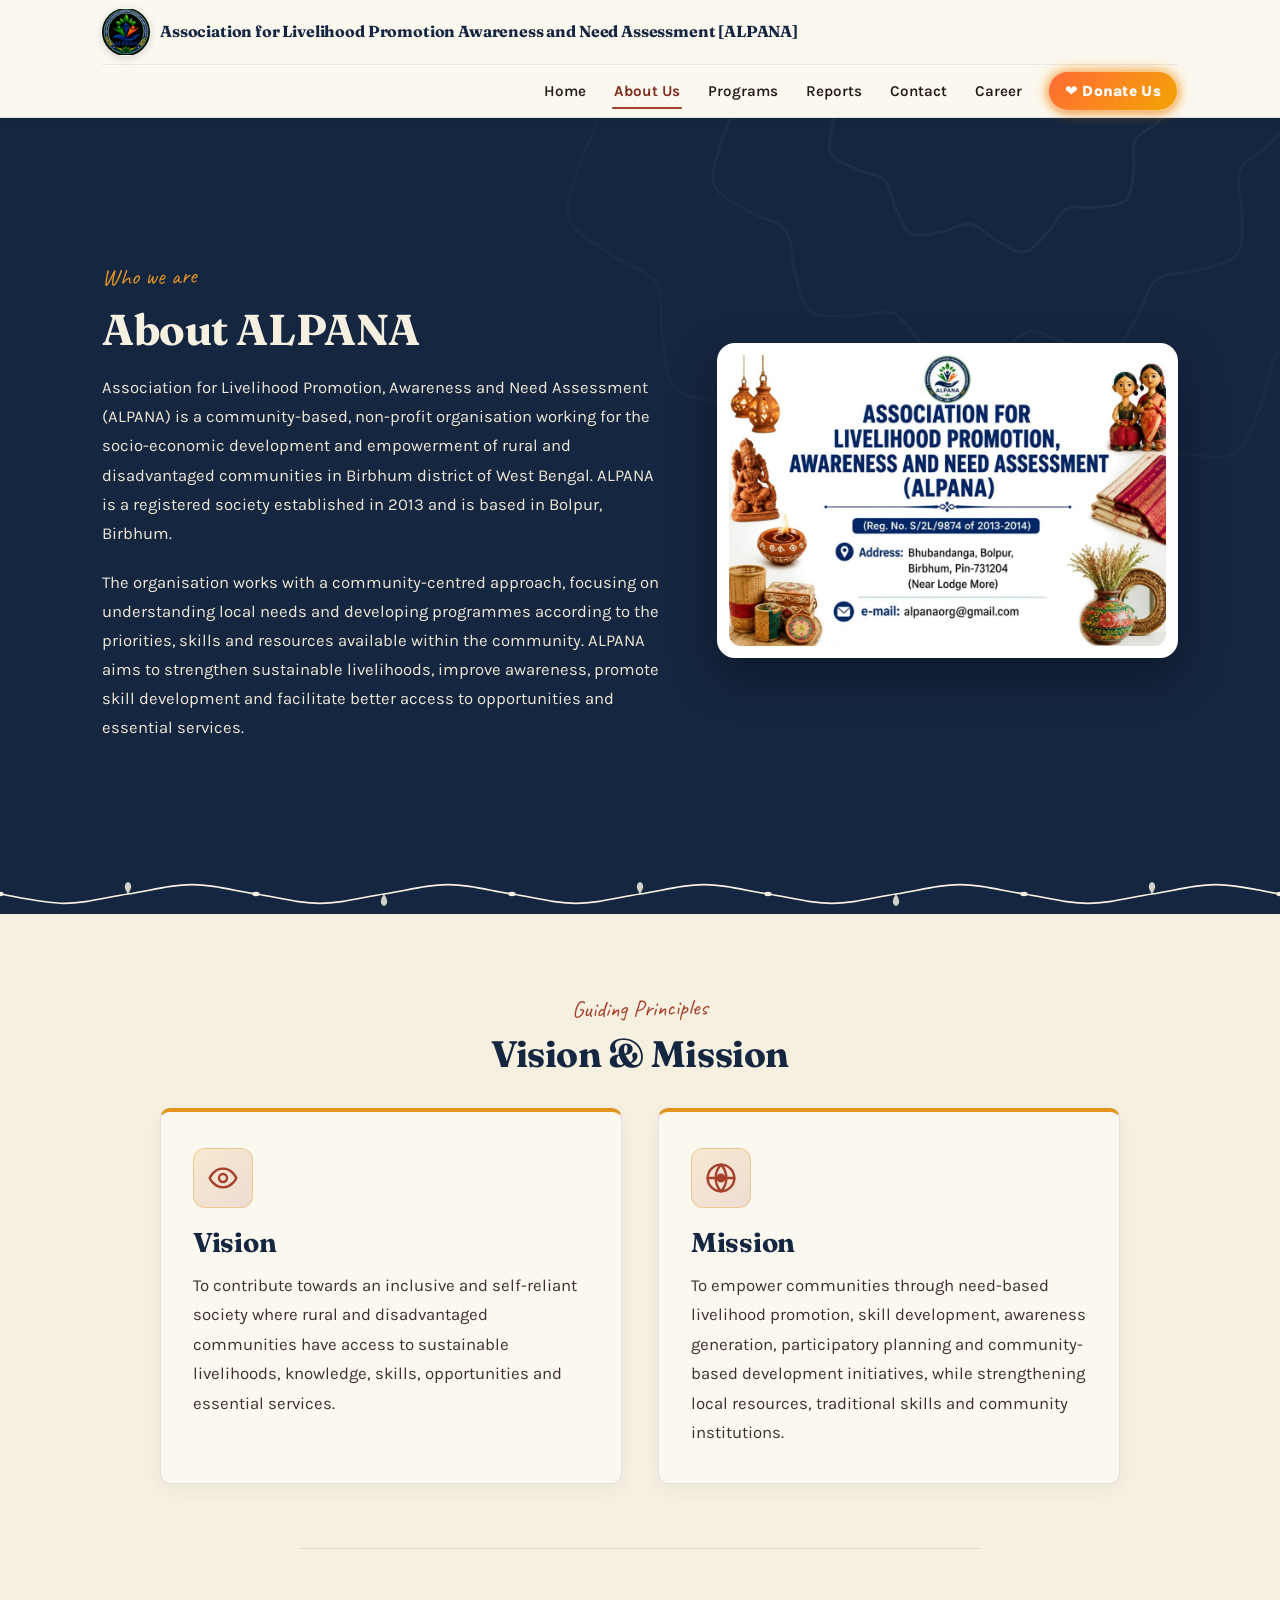
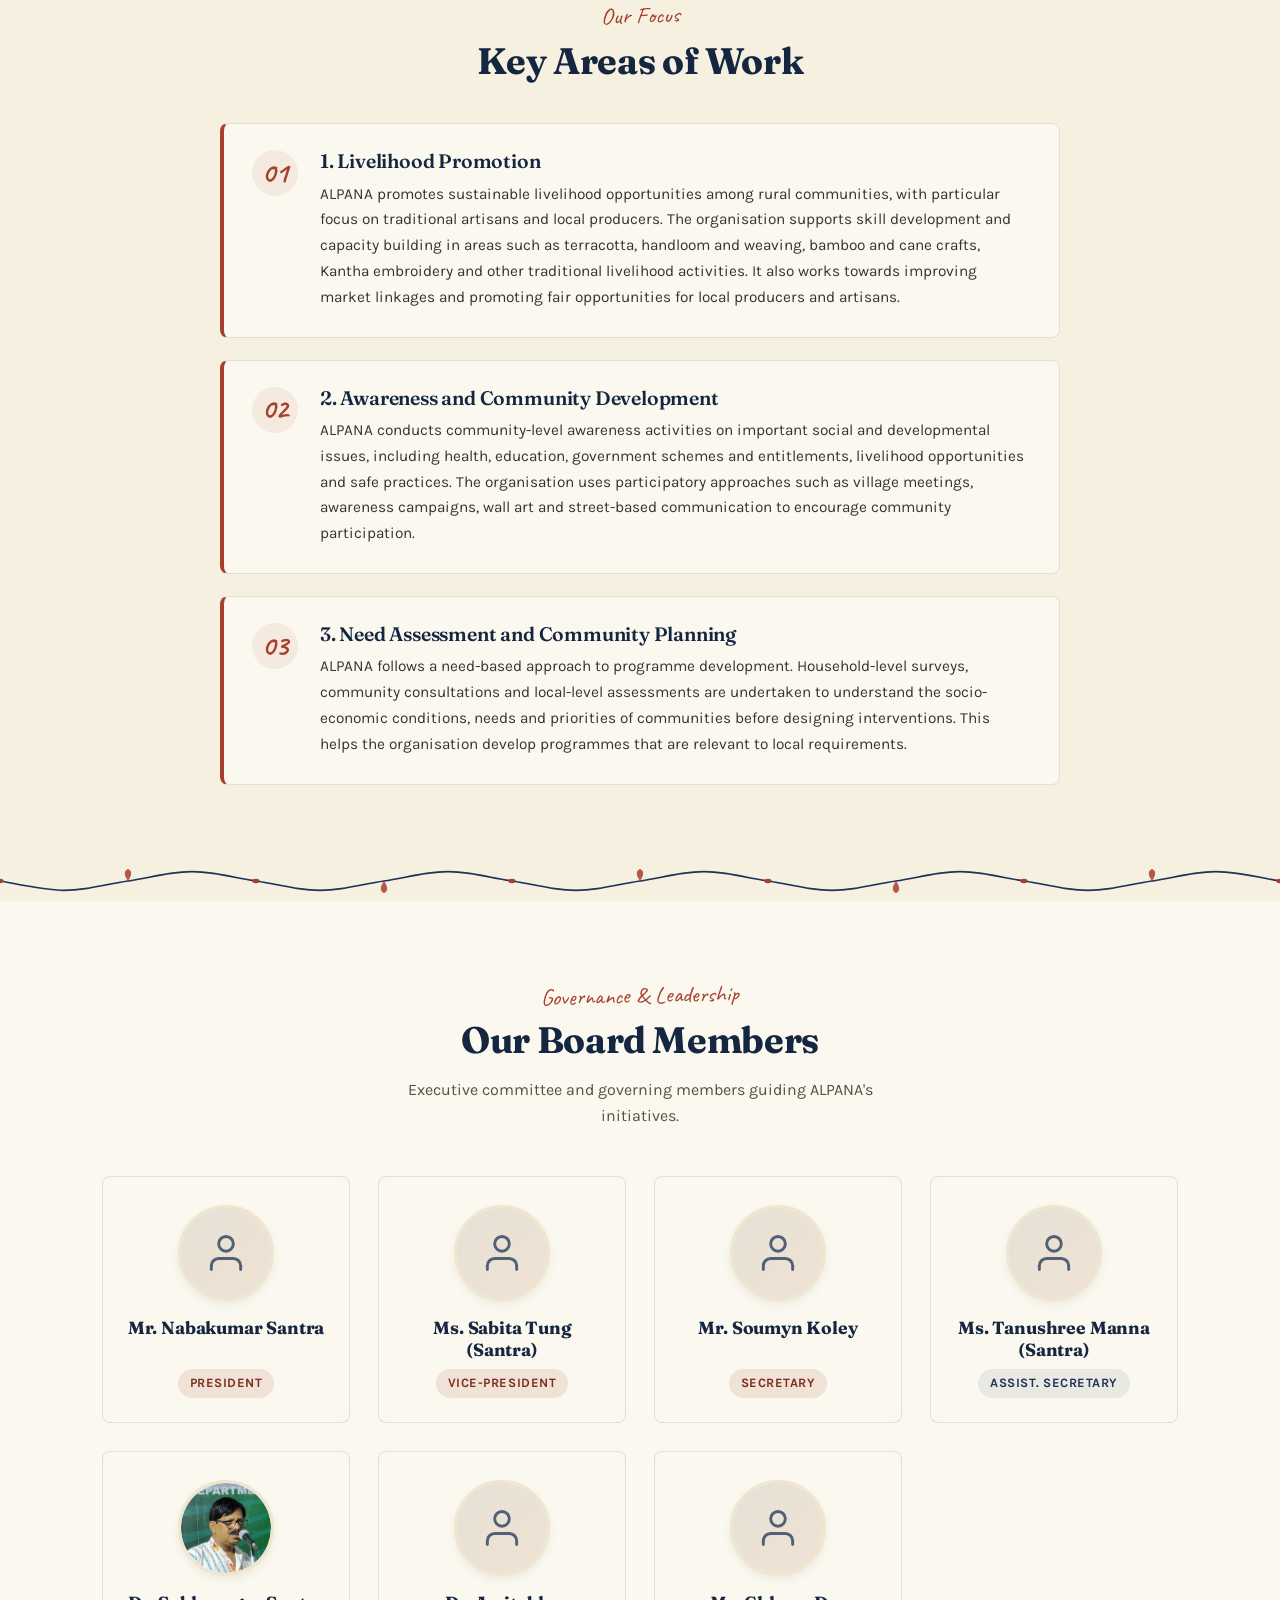
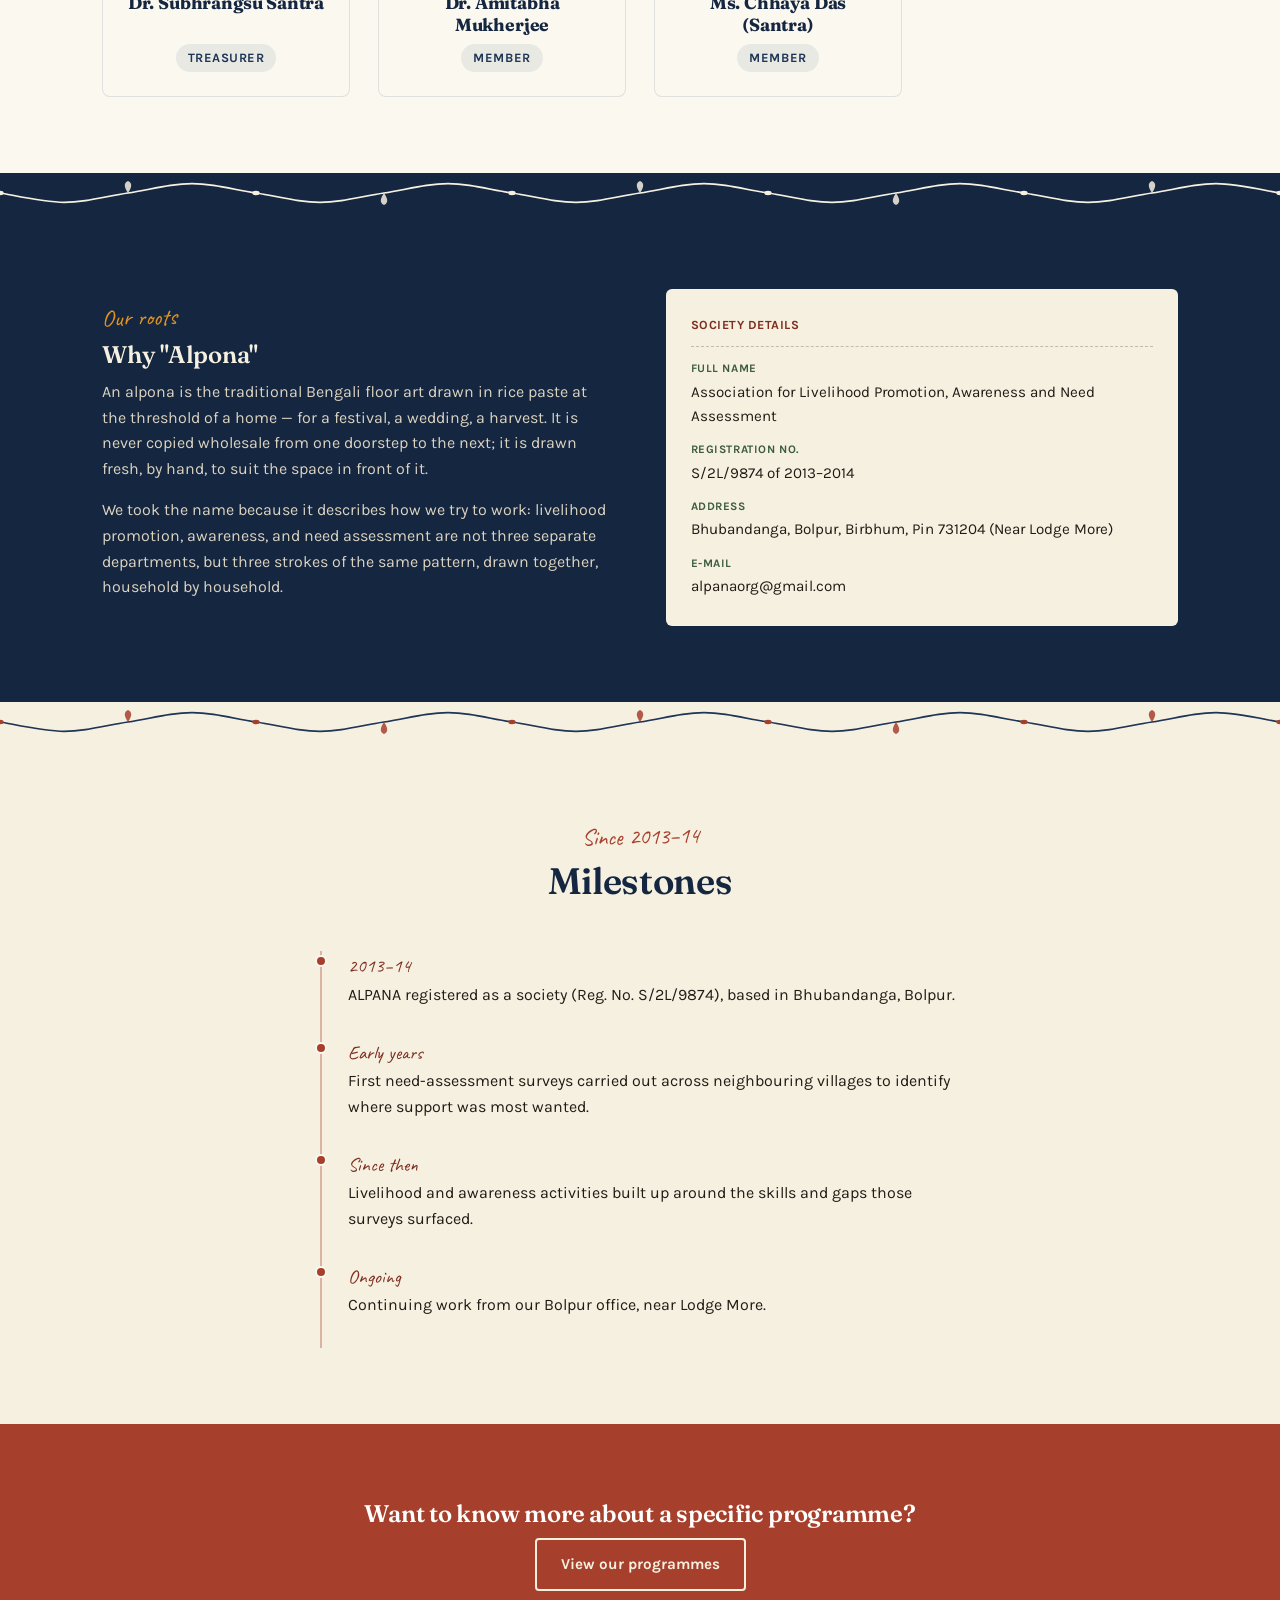
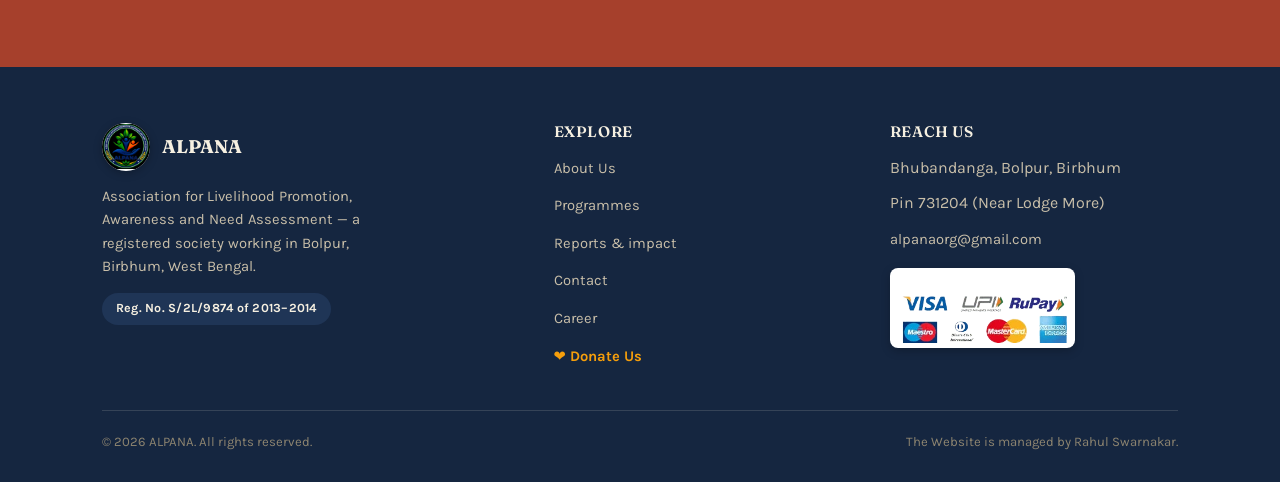
==== commit e36faec7: "Add circular portrait photo of Dr. Subhrangsu Santra (Treasurer) to About Us page" ====
--- a/about.html
+++ b/about.html
@@ -6,7 +6,7 @@
 <title>About ALPANA — Association for Livelihood Promotion, Awareness and Need Assessment</title>
 <meta name="description" content="ALPANA is a registered society (S/2L/9874 of 2013-2014) based in Bolpur, Birbhum, working on livelihood, awareness and need assessment.">
 <link rel="icon" href="images/alpana-logo.png?v=4">
-<link rel="stylesheet" href="style.css?v=30">
+<link rel="stylesheet" href="style.css?v=32">
 </head>
 <body>
 
@@ -177,9 +177,7 @@
 
       <div class="board-card">
         <div class="member-avatar">
-          <div class="avatar-ph">
-            <svg viewBox="0 0 24 24" fill="none" stroke="currentColor" stroke-width="1.6" stroke-linecap="round" stroke-linejoin="round"><path d="M20 21v-2a4 4 0 0 0-4-4H8a4 4 0 0 0-4 4v2"/><circle cx="12" cy="7" r="4"/></svg>
-          </div>
+          <img src="images/subhrangsu-santra.jpg?v=1" alt="Dr. Subhrangsu Santra — Treasurer, ALPANA" style="object-position:center 18%;">
         </div>
         <h3 class="member-name">Dr. Subhrangsu Santra</h3>
         <span class="member-role">Treasurer</span>
--- a/style.css
+++ b/style.css
@@ -1926,7 +1926,9 @@
   cursor:pointer;
 }
 
-.nav-donate-btn::after{
+nav.main-nav a.nav-donate-btn::after,
+nav.main-nav a.nav-donate-btn:hover::after,
+nav.main-nav a.nav-donate-btn.active::after{
   content:'';
   position:absolute;
   top:-50%;
@@ -1942,6 +1944,8 @@
   transform:rotate(25deg);
   animation:donateGlossySweep 2.8s infinite ease-in-out;
   pointer-events:none;
+  bottom:auto !important;
+  right:auto !important;
 }
 
 @keyframes donateGlossySweep{
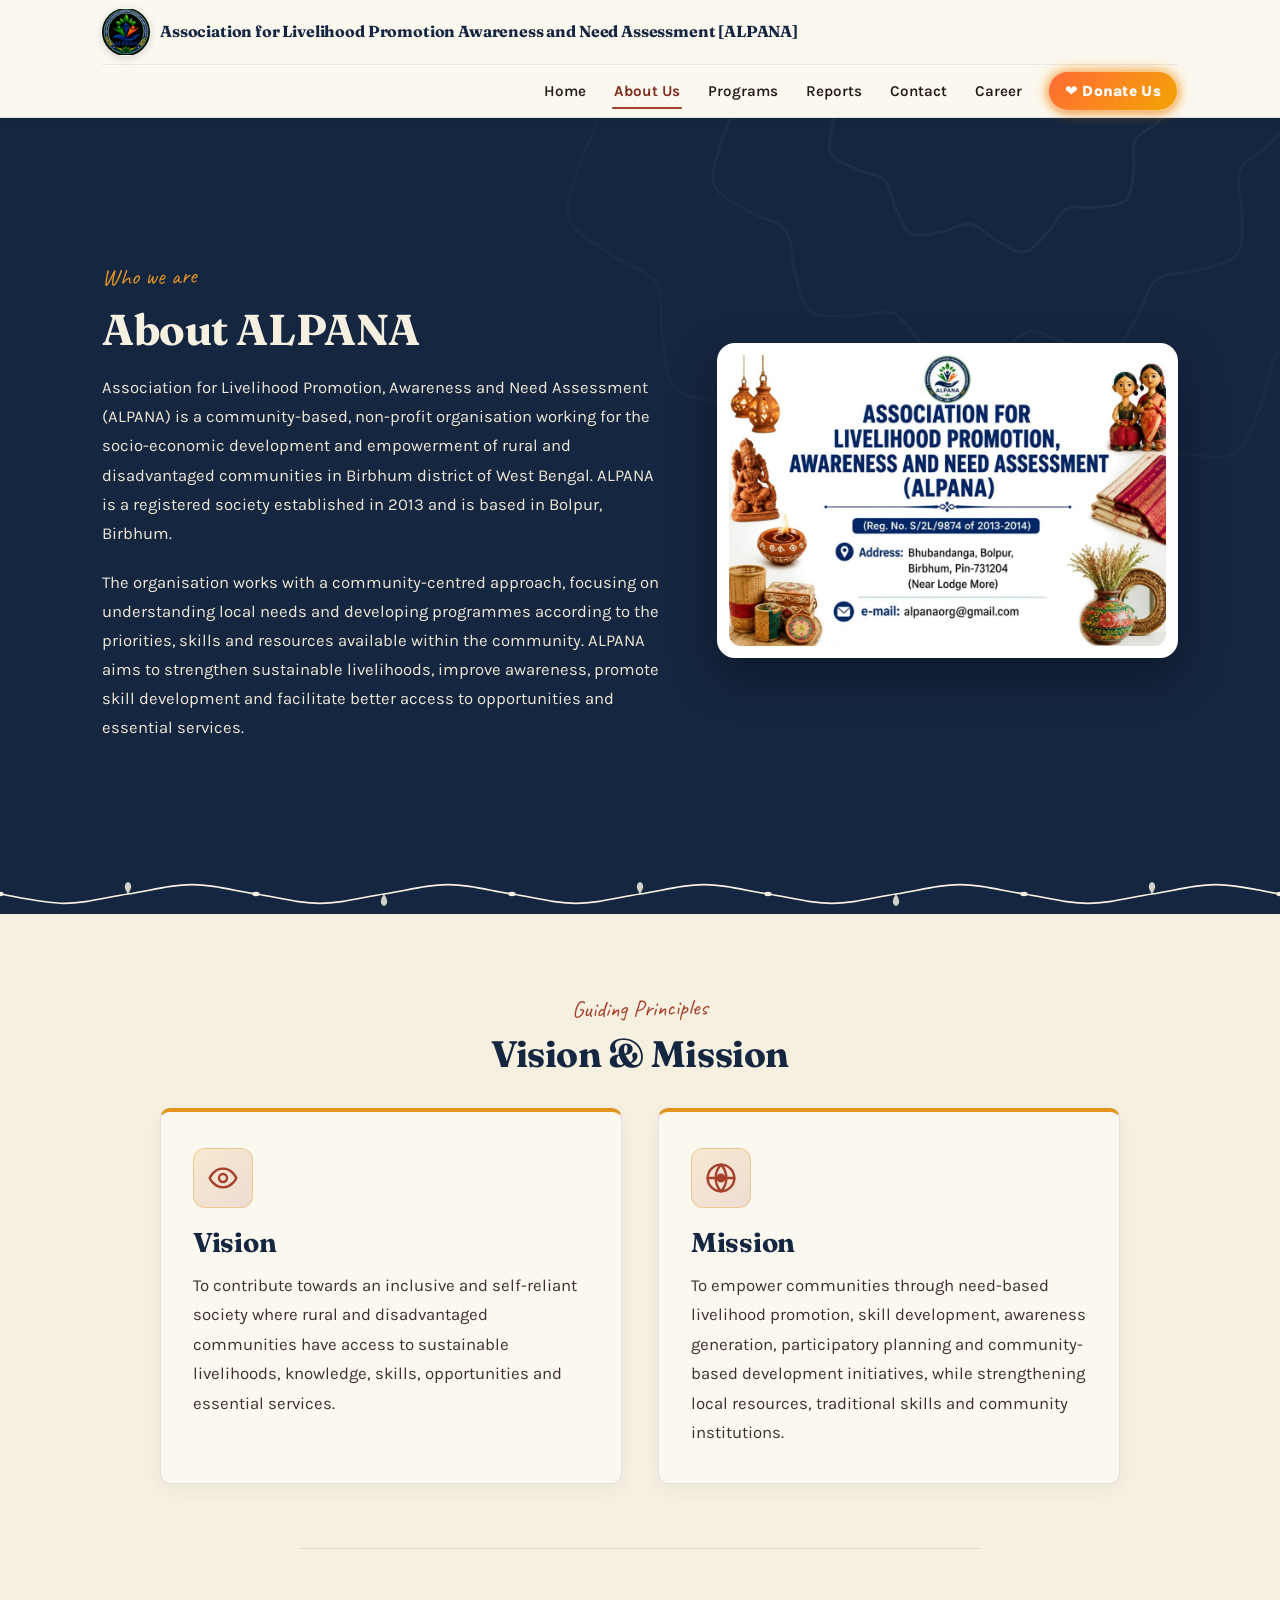
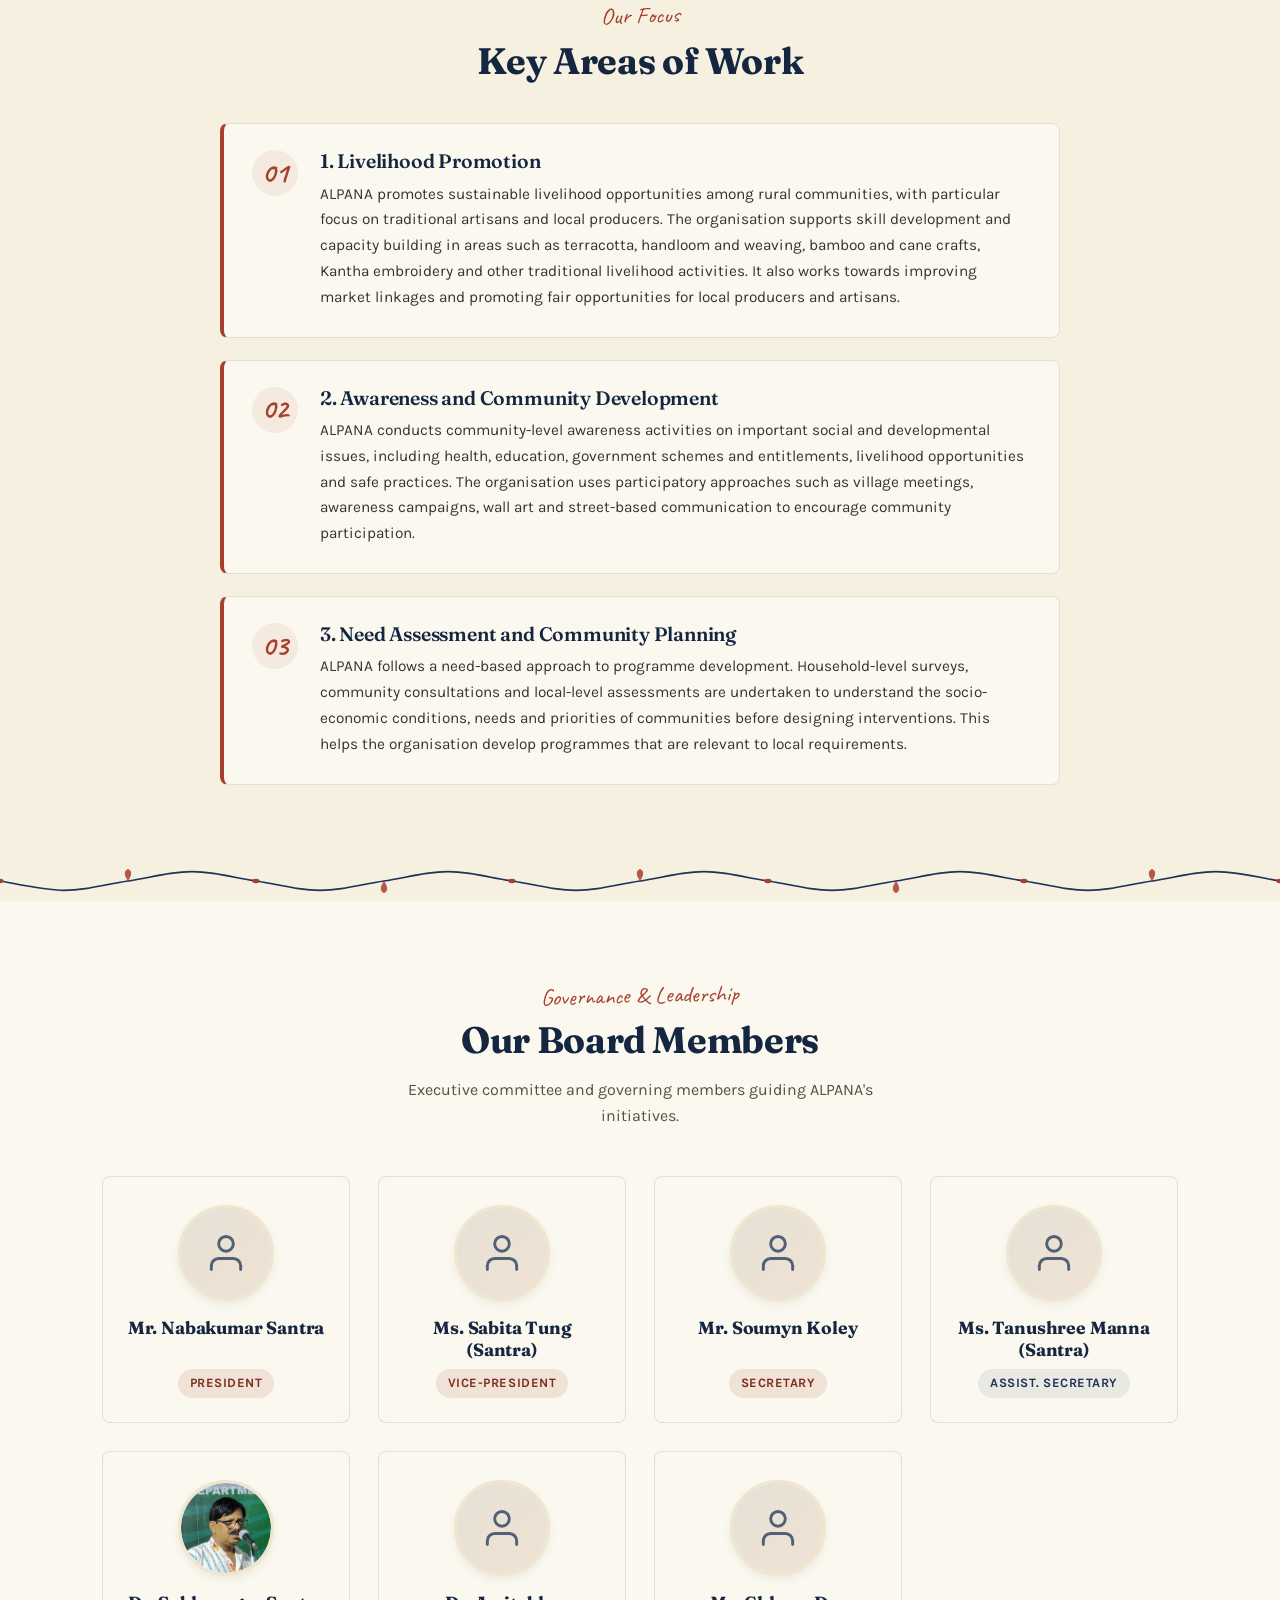
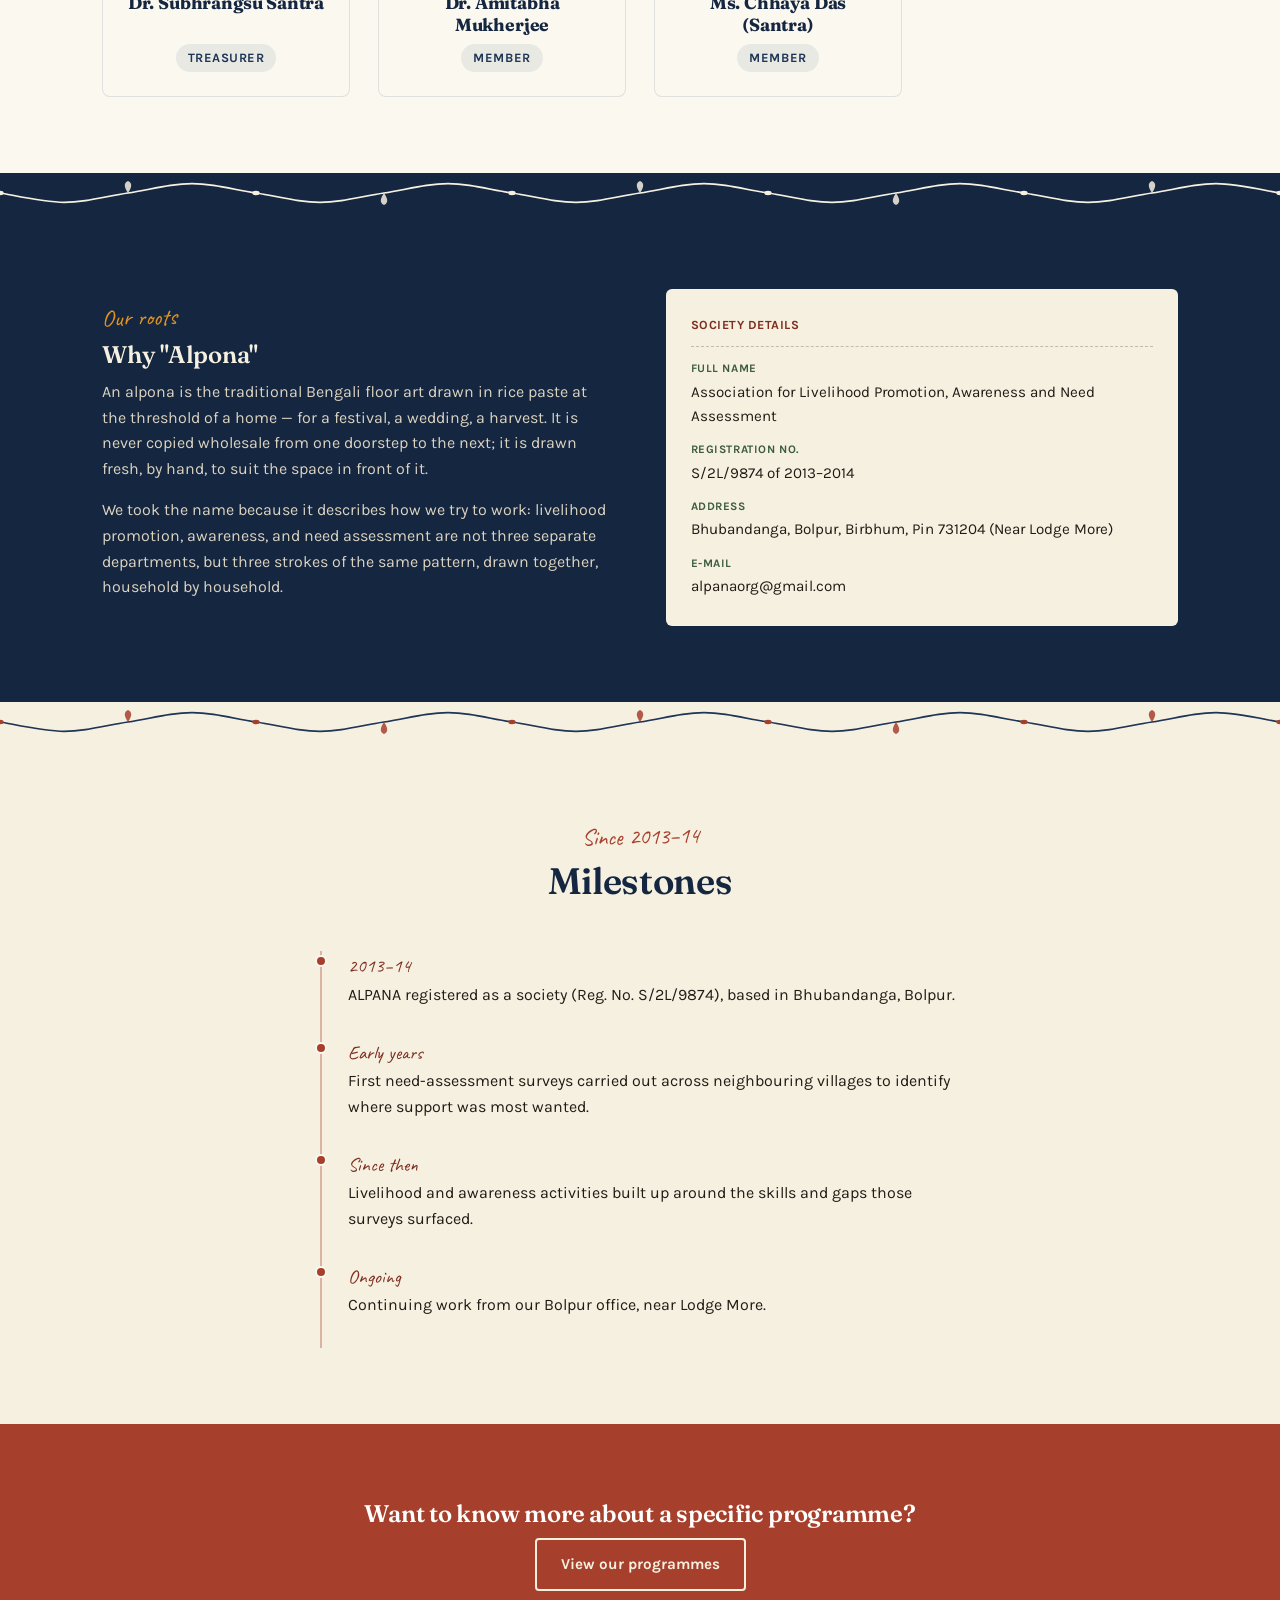
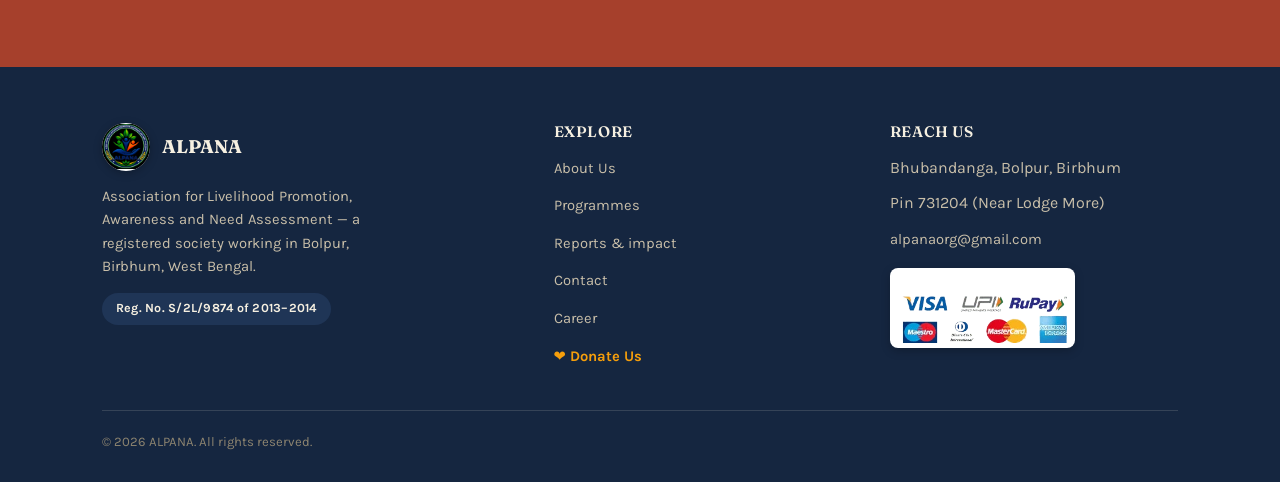
==== commit 5e739991: "Remove 'The Website is managed by Rahul Swarnakar' from website footers" ====
--- a/about.html
+++ b/about.html
@@ -292,7 +292,6 @@
     </div>
     <div class="footer-bottom">
       <span>© <span id="year"></span> ALPANA. All rights reserved.</span>
-      <span>The Website is managed by Rahul Swarnakar.</span>
     </div>
   </div>
 </footer>
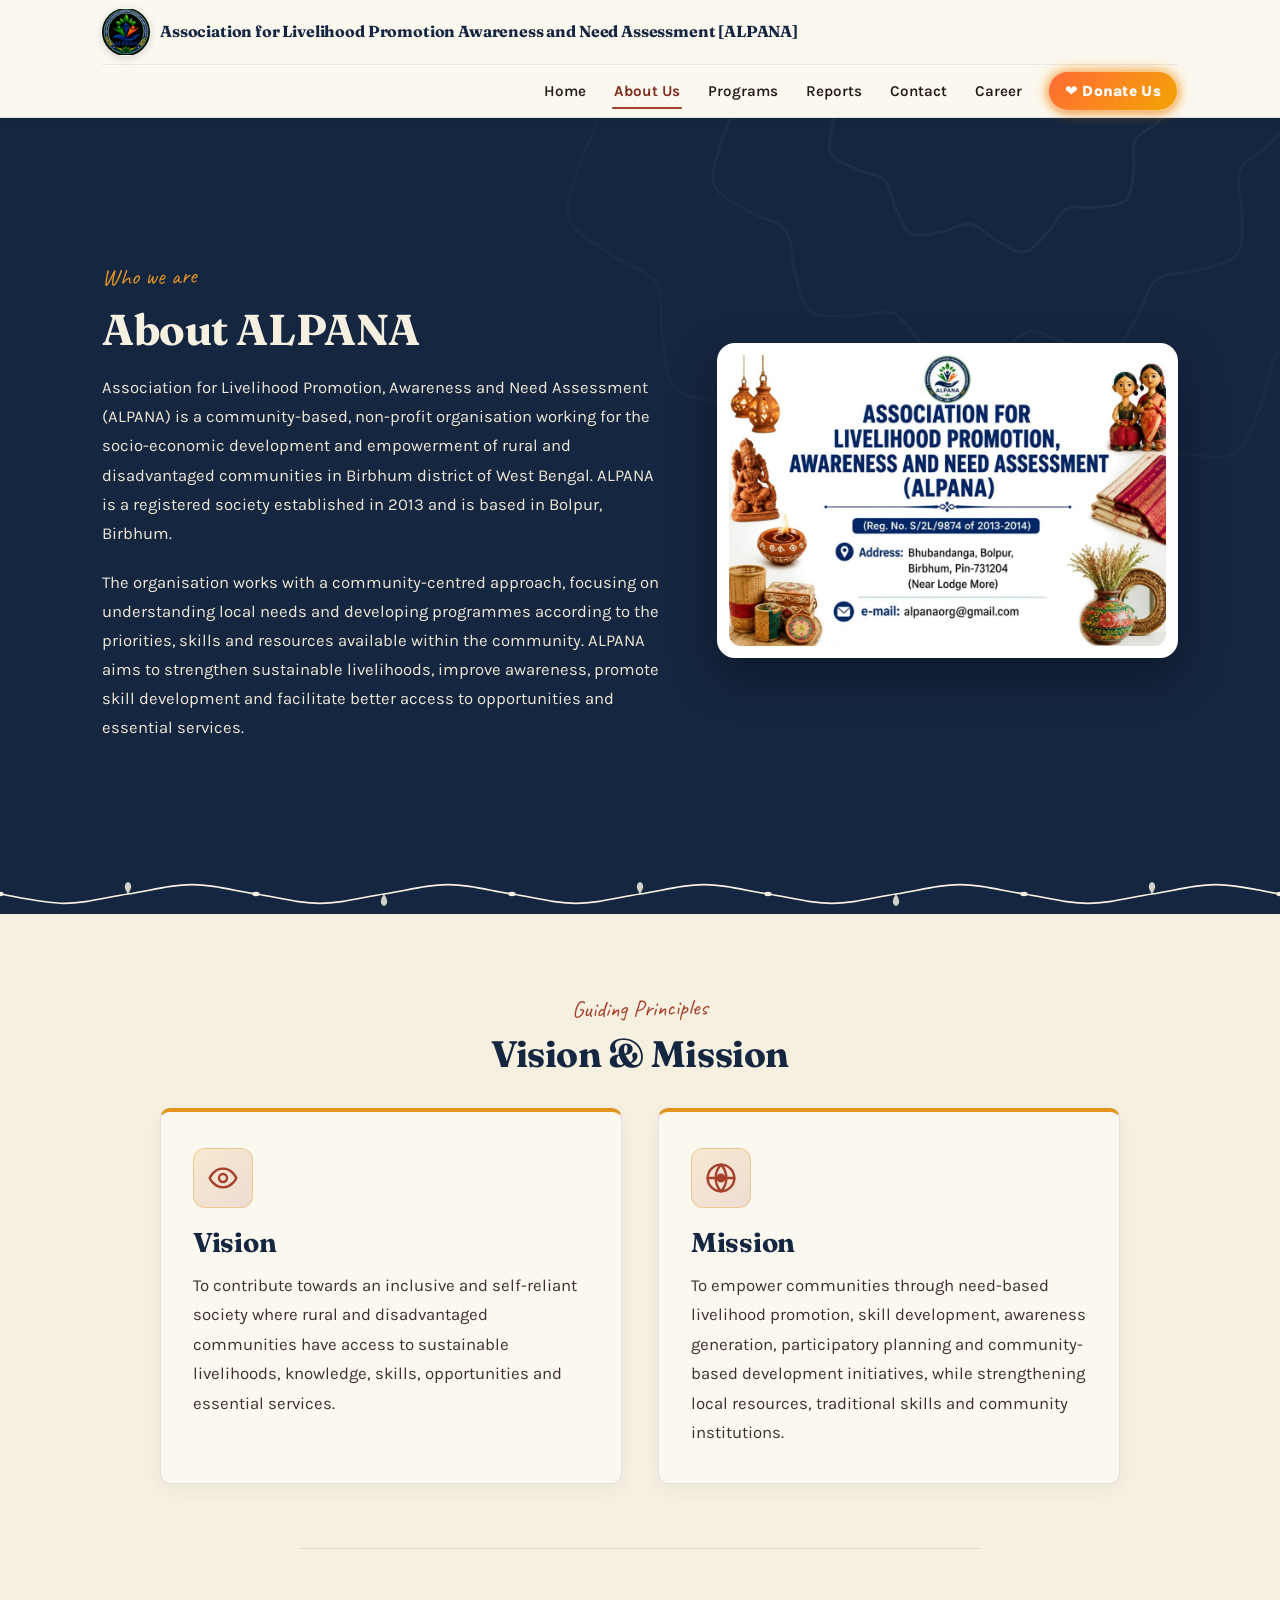
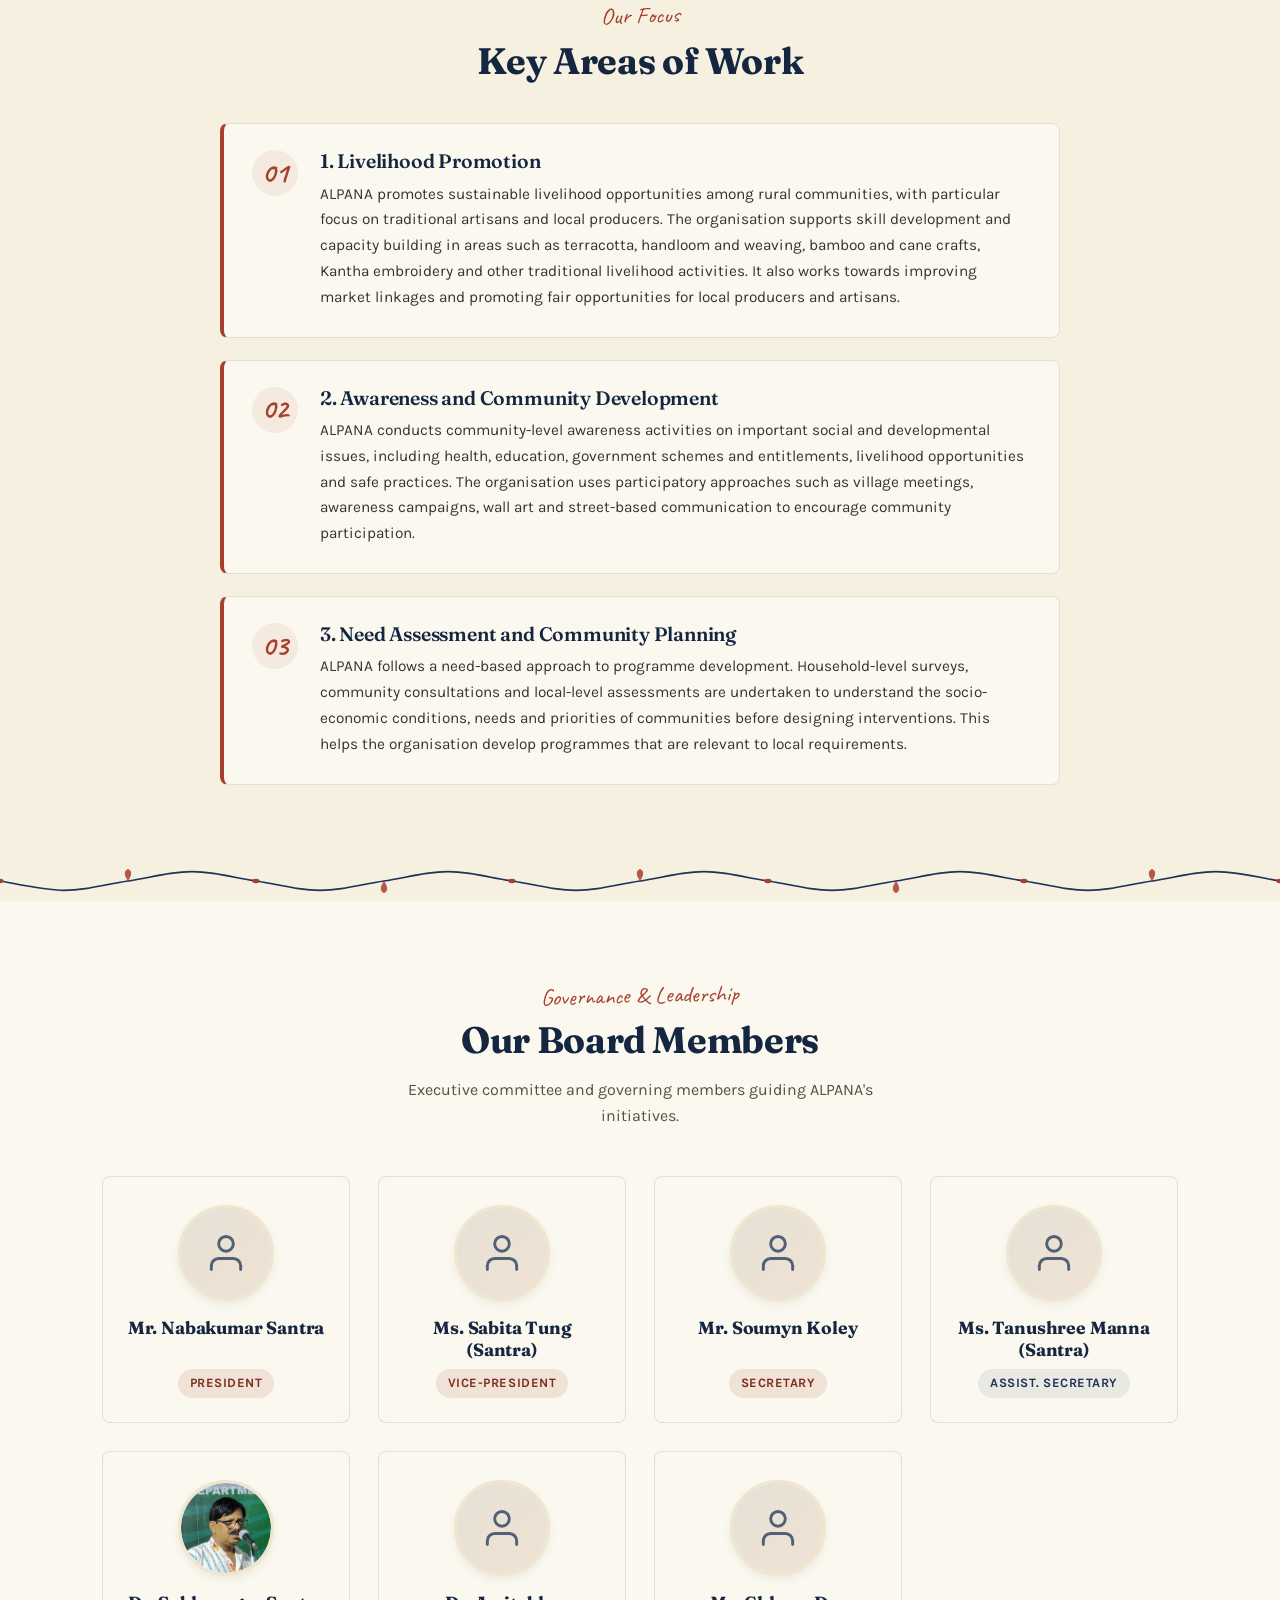
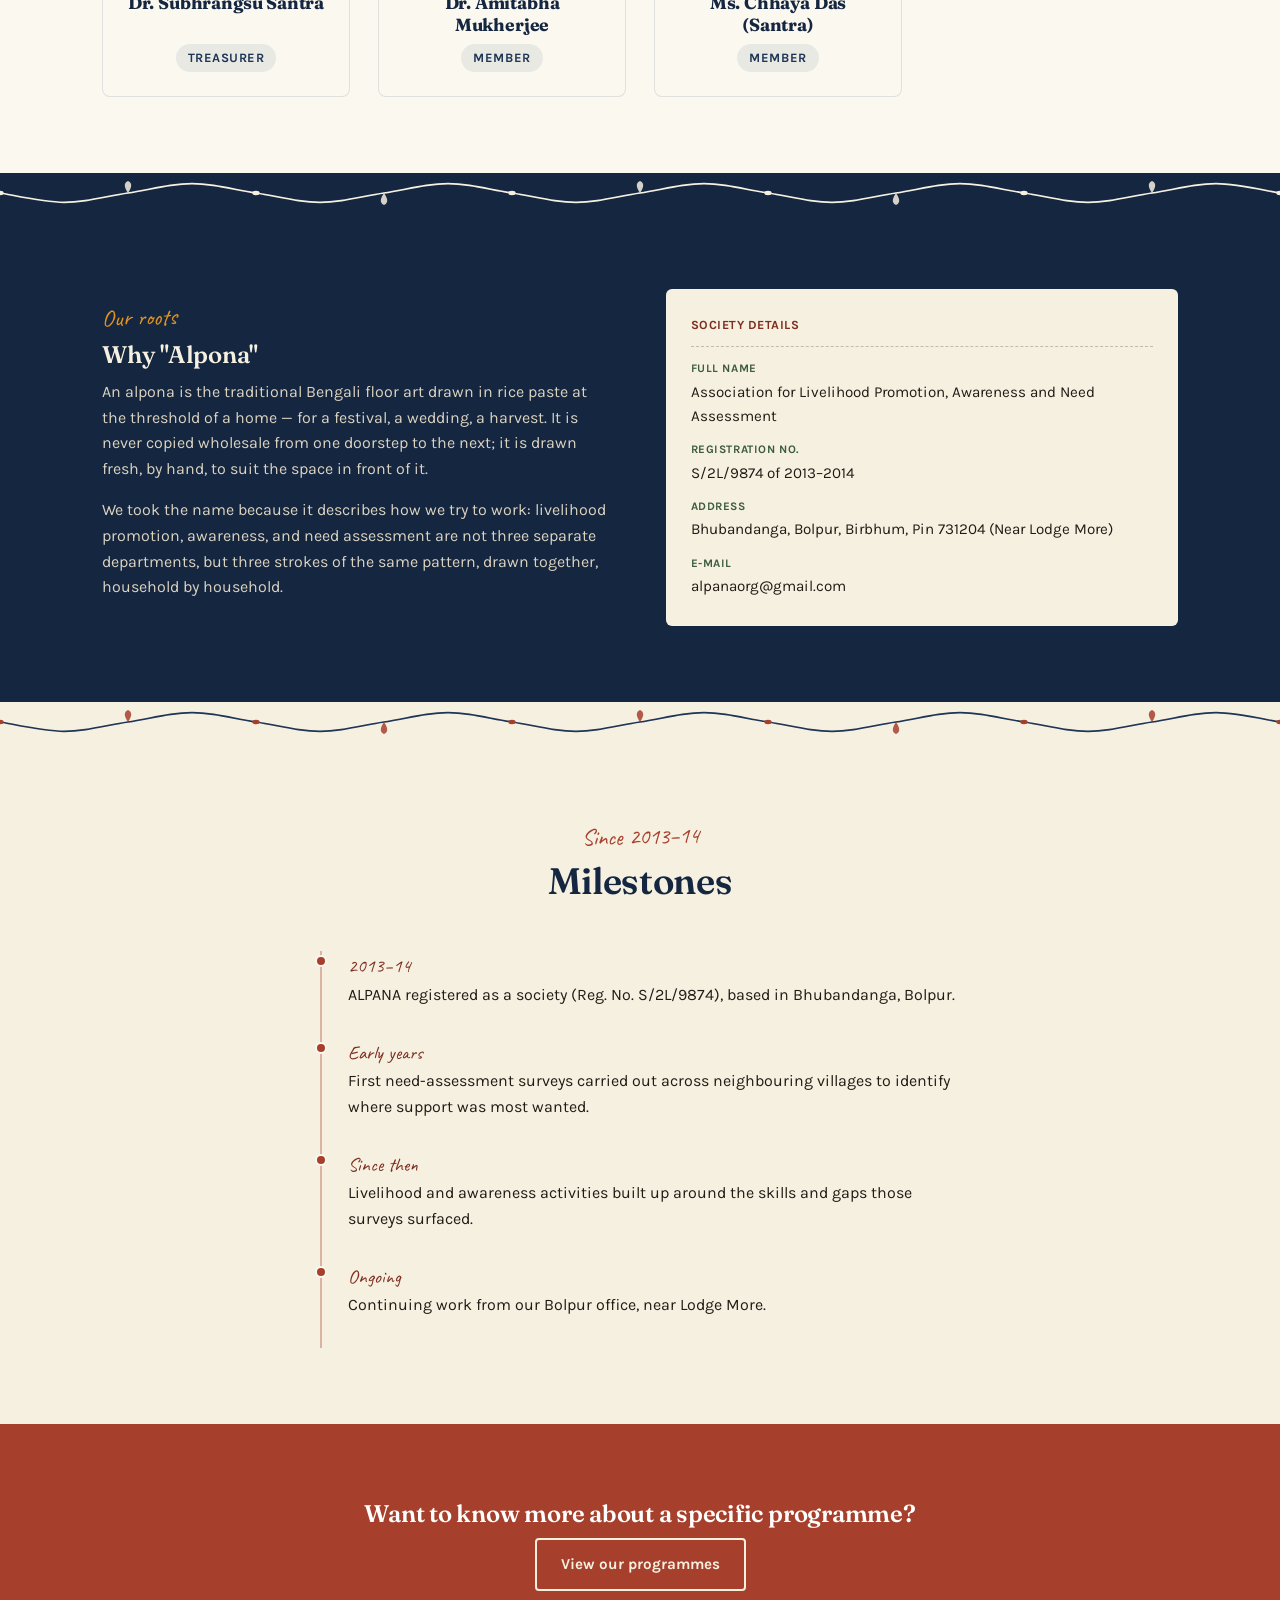
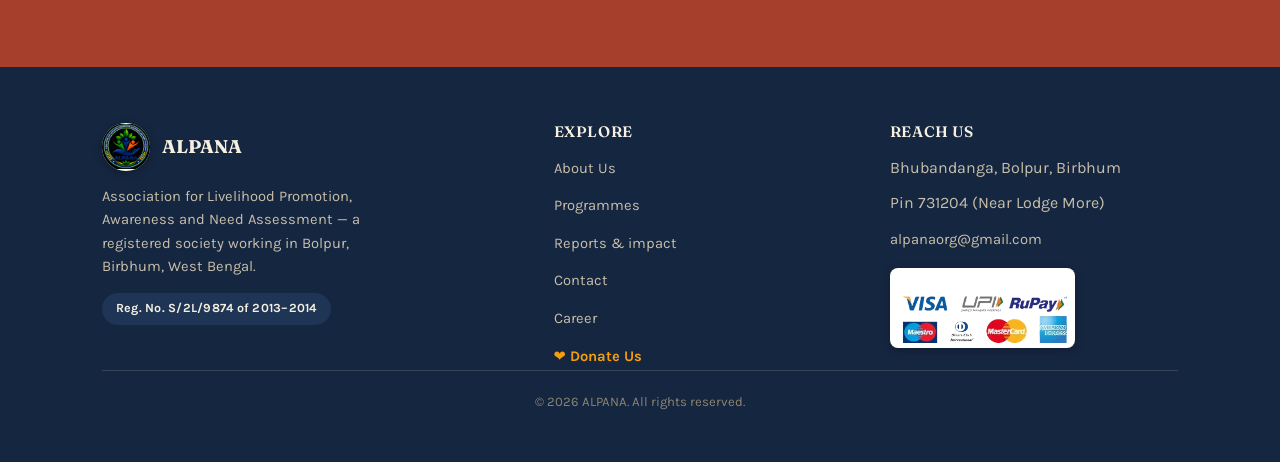
==== commit 2c3435fd: "Center copyright notice in footer across all 7 HTML pages and update CSS version cache to v33" ====
--- a/about.html
+++ b/about.html
@@ -6,7 +6,7 @@
 <title>About ALPANA — Association for Livelihood Promotion, Awareness and Need Assessment</title>
 <meta name="description" content="ALPANA is a registered society (S/2L/9874 of 2013-2014) based in Bolpur, Birbhum, working on livelihood, awareness and need assessment.">
 <link rel="icon" href="images/alpana-logo.png?v=4">
-<link rel="stylesheet" href="style.css?v=32">
+<link rel="stylesheet" href="style.css?v=33">
 </head>
 <body>
 
@@ -290,8 +290,8 @@
         </div>
       </div>
     </div>
-    <div class="footer-bottom">
-      <span>© <span id="year"></span> ALPANA. All rights reserved.</span>
+    <div class="footer-bottom" style="display: flex; justify-content: center; align-items: center; text-align: center; width: 100%; margin: 0 auto;">
+      <span style="text-align: center; margin: 0 auto;">© <span id="year"></span> ALPANA. All rights reserved.</span>
     </div>
   </div>
 </footer>
--- a/style.css
+++ b/style.css
@@ -1761,20 +1761,23 @@
   border-top:1px solid rgba(246, 240, 225, 0.14);
   margin-top:40px;
   padding-top:20px;
-  display:flex;
-  justify-content:space-between;
+  padding-bottom:20px;
+  display:flex;
+  justify-content:center;
+  align-items:center;
+  text-align:center;
   flex-wrap:wrap;
   gap:12px;
   font-size:0.82rem;
   color:#8E8570;
-}
-
-@media (max-width: 540px){
-  .footer-bottom{
-    flex-direction:column;
-    text-align:center;
-  }
-}
+  width:100%;
+}
+
+.footer-bottom span{
+  text-align:center;
+  margin:0 auto;
+}
+
 
 /* ---------- Utility Classes ---------- */
 .mt-0{ margin-top:0 !important; }
